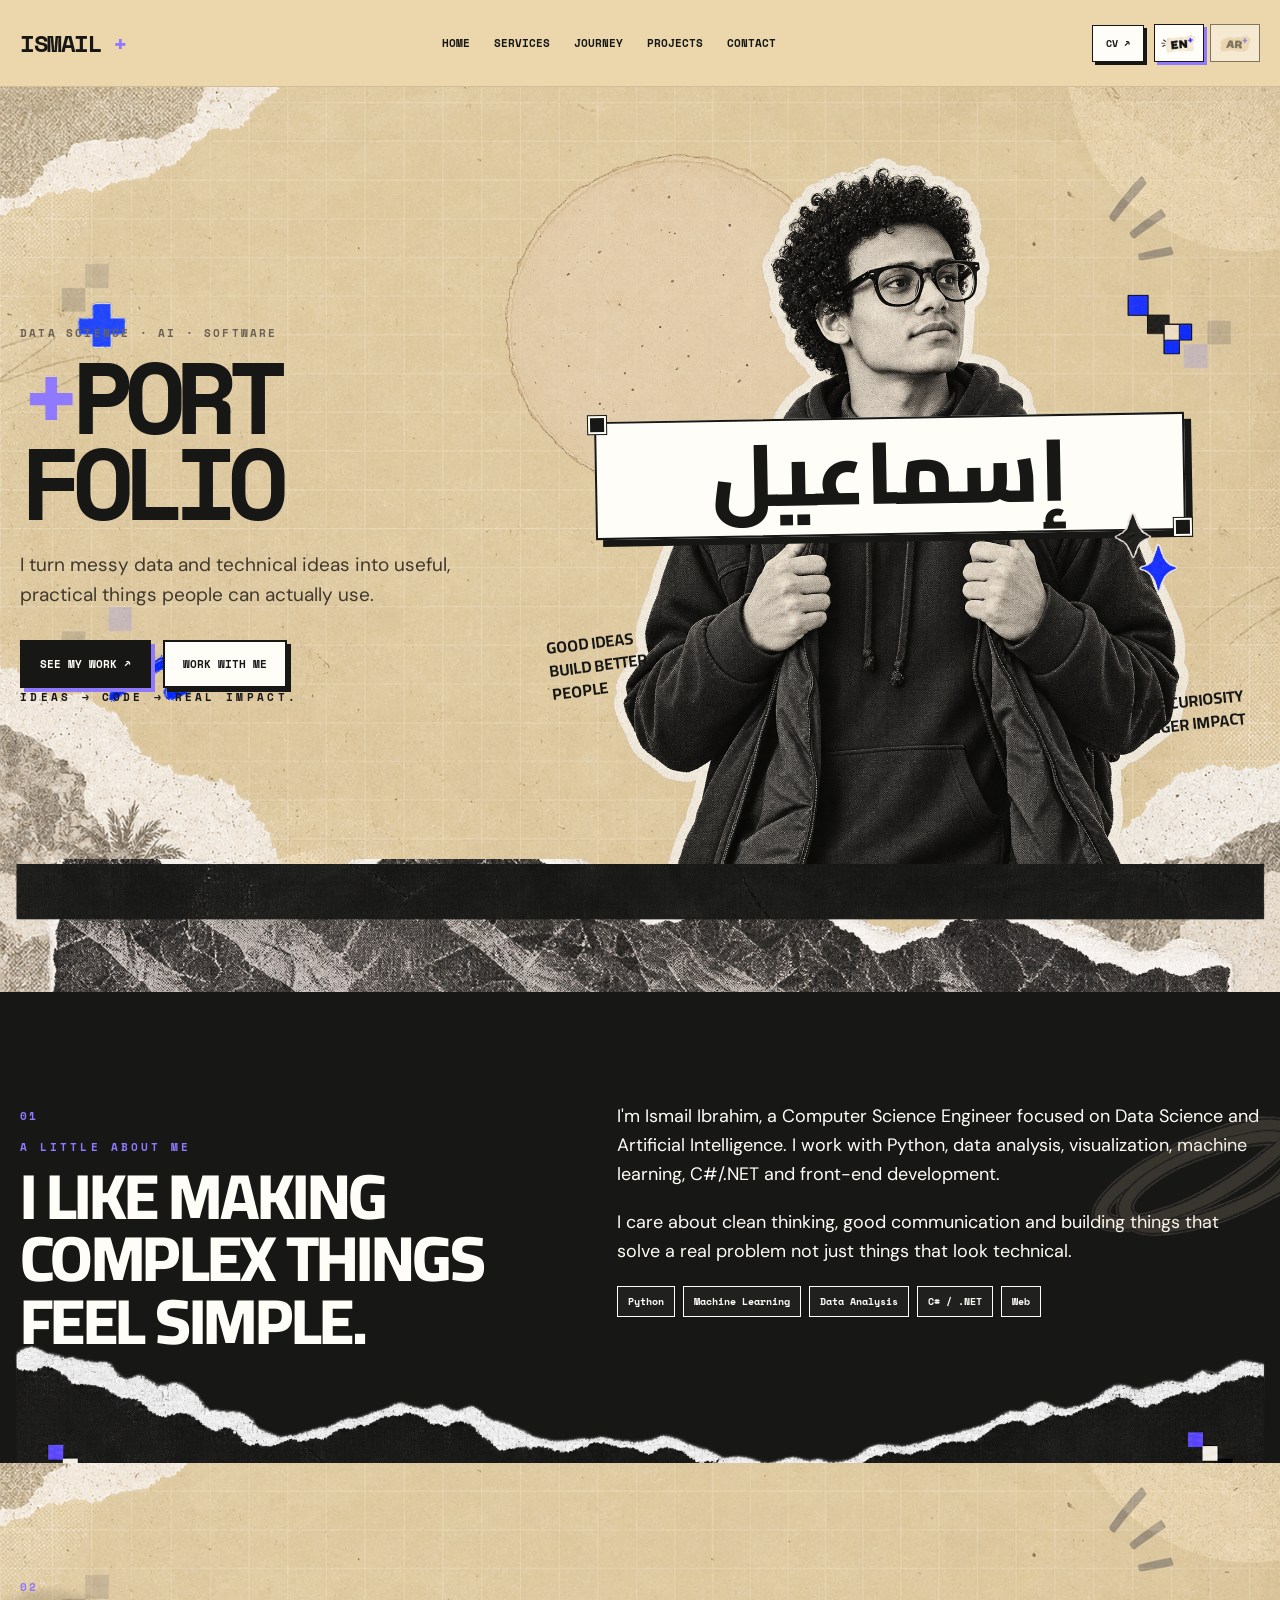
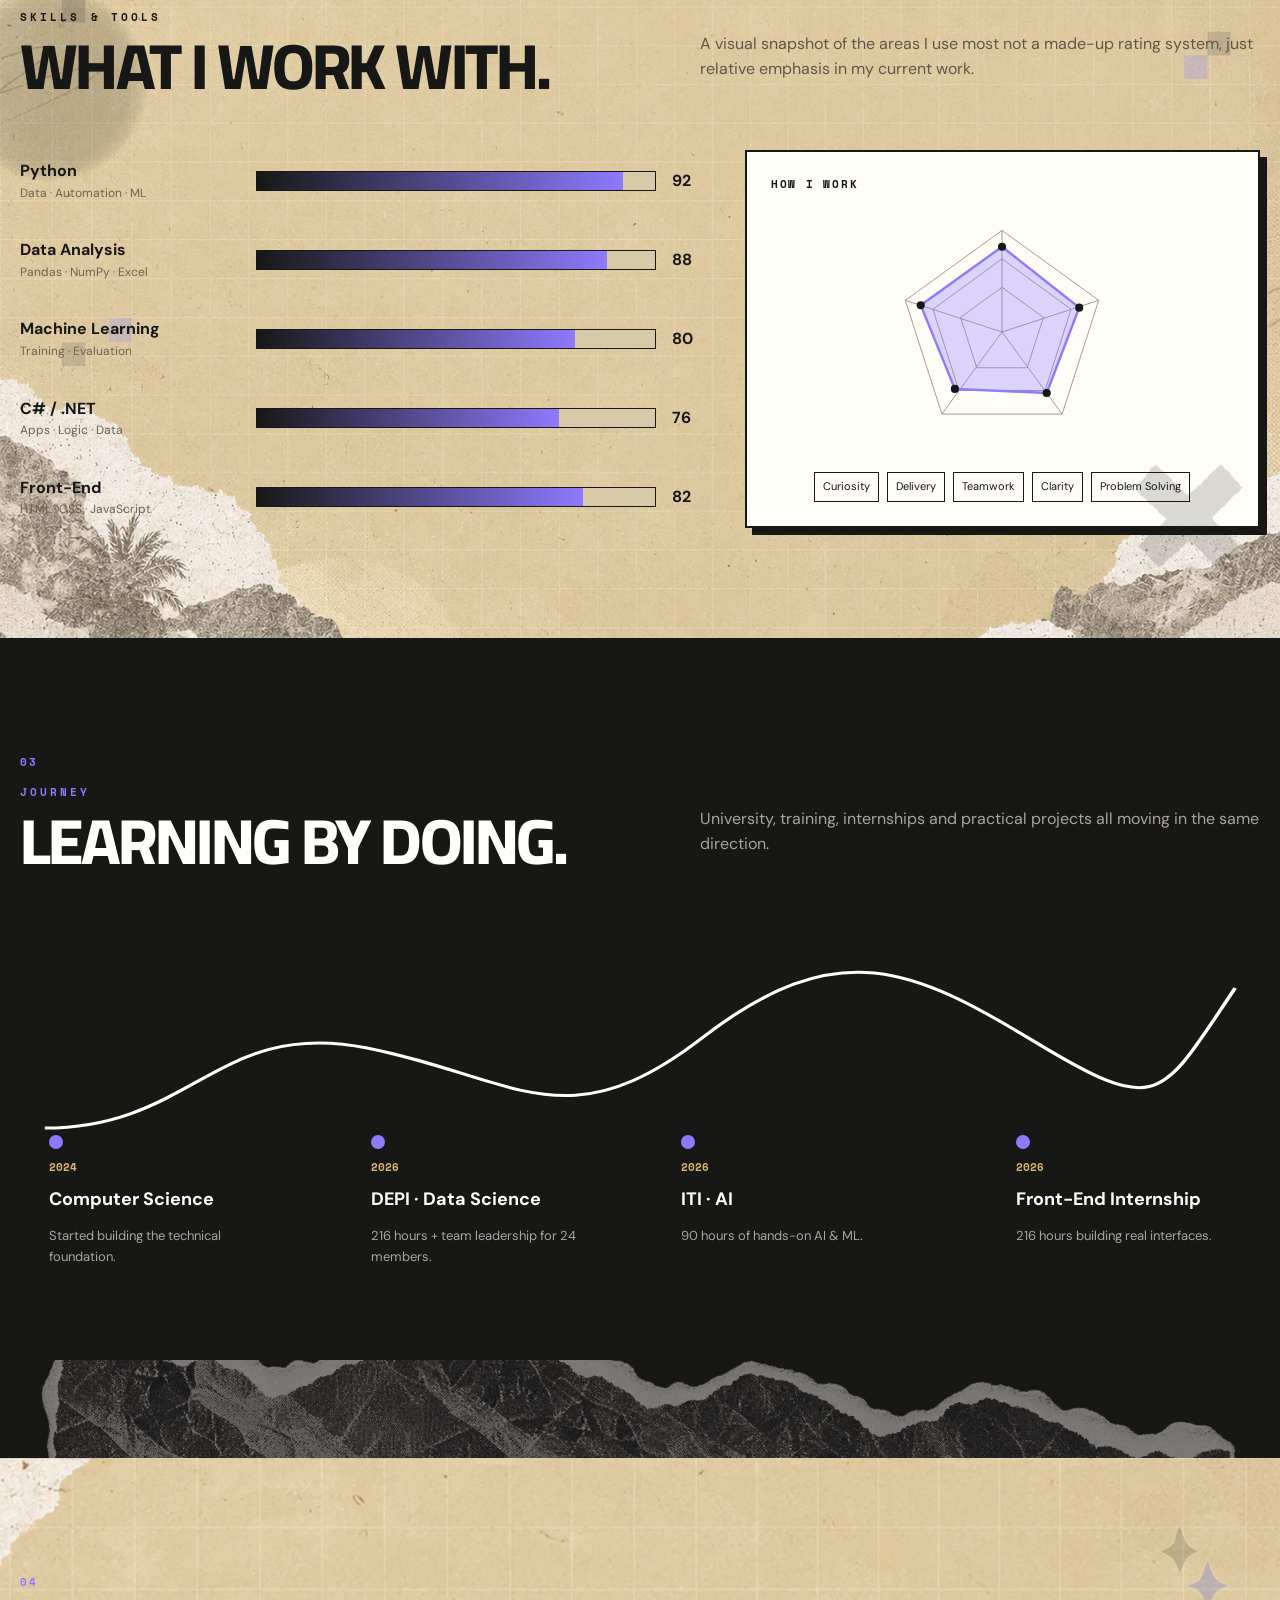
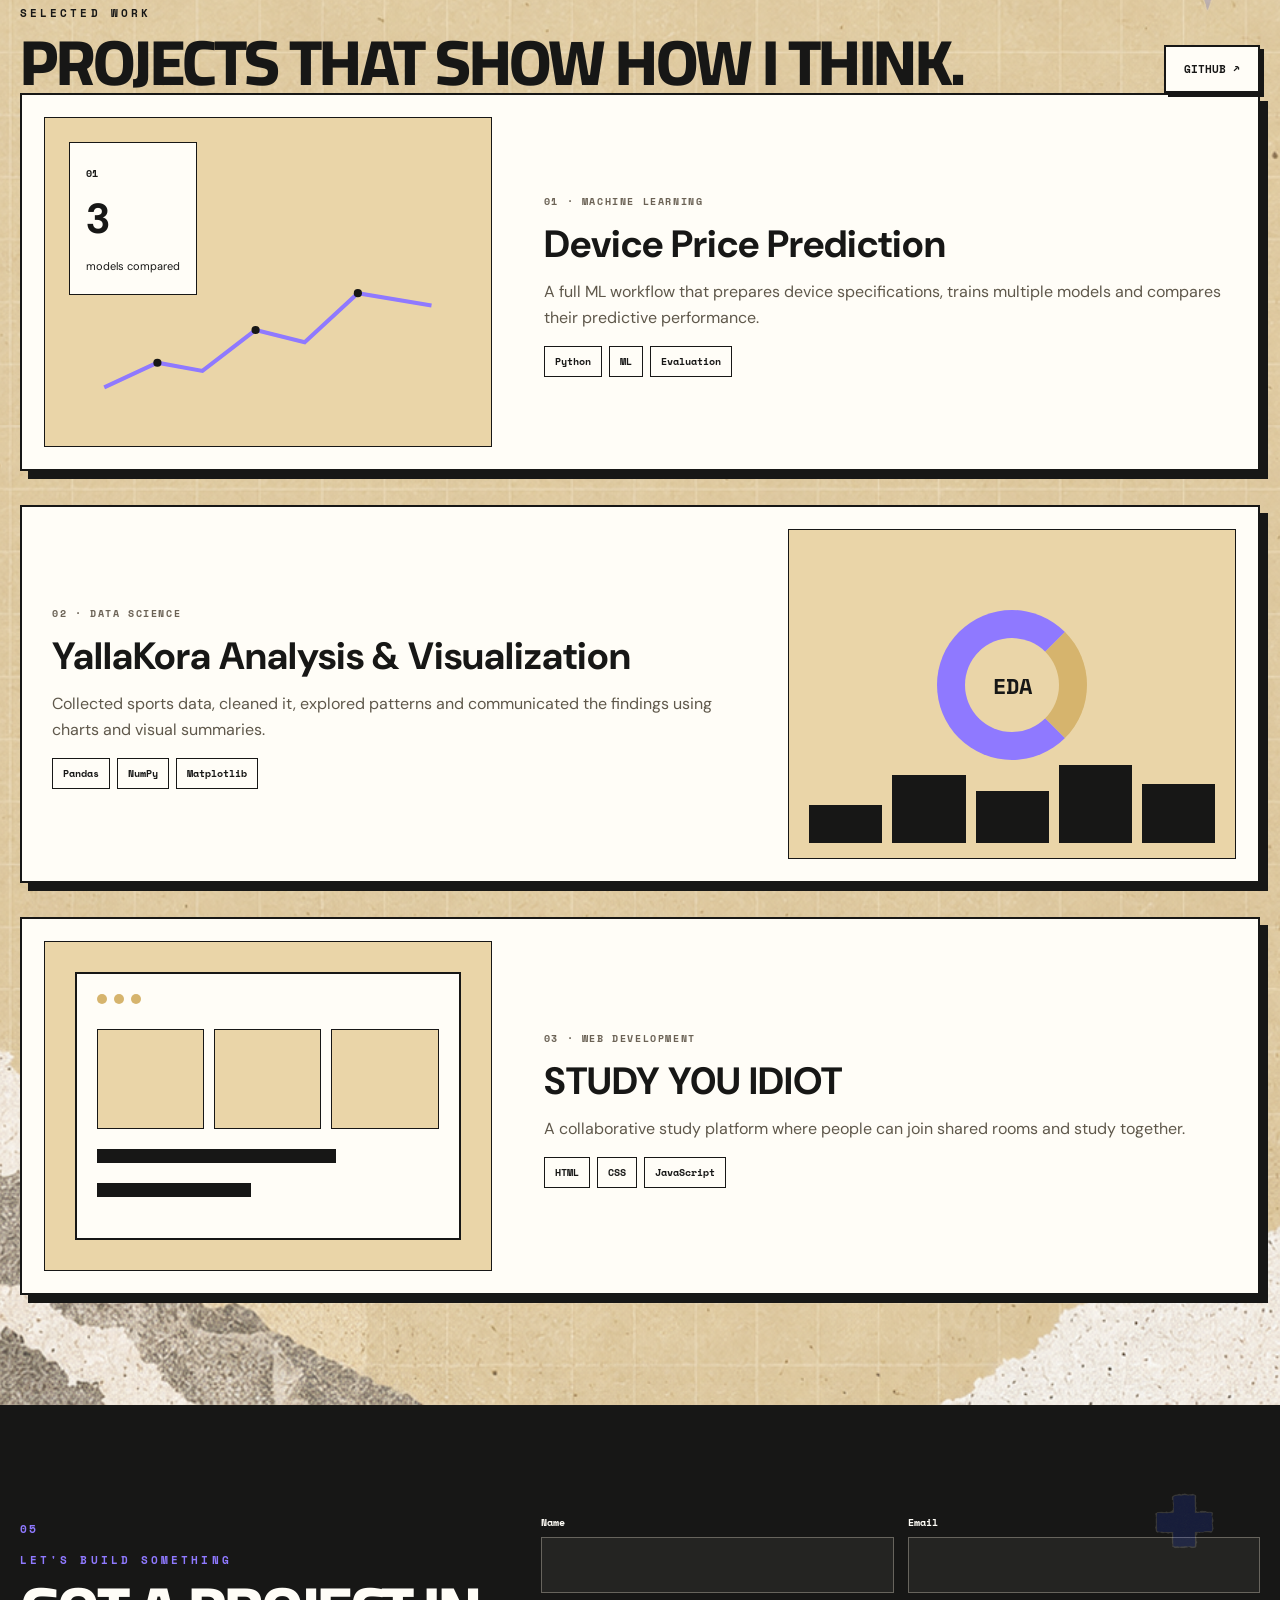
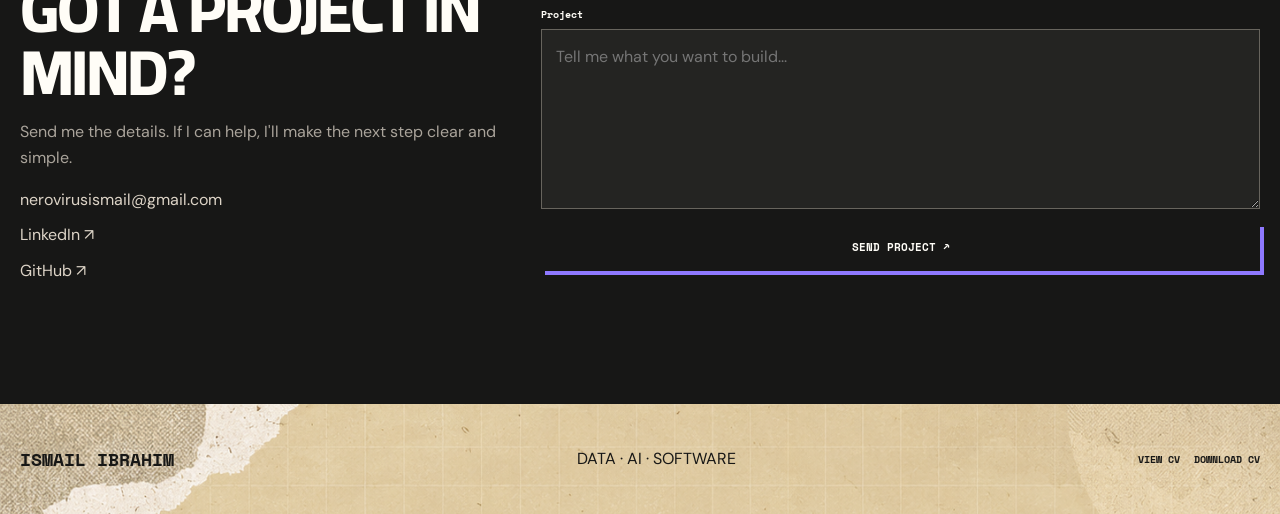
==== index.html @ d29a6de3 "Initial commit" ====
<!doctype html>
<html lang="en" dir="ltr">
<head>
  <meta charset="utf-8">
  <meta name="viewport" content="width=device-width,initial-scale=1">
  <meta name="description" content="Ismail Ibrahim Data Science, AI and software portfolio.">
  <title>Ismail Ibrahim — Portfolio</title>
  <link rel="preconnect" href="https://fonts.googleapis.com">
  <link rel="preconnect" href="https://fonts.gstatic.com" crossorigin>
  <link href="https://fonts.googleapis.com/css2?family=Cairo:wght@400;500;600;700;800&family=DM+Sans:wght@400;500;600;700&family=Space+Mono:wght@400;700&display=swap" rel="stylesheet">
  <link rel="stylesheet" href="assets/css/style.css">
  <link
    rel="icon"
    type="image/png"
    href="assets/images/Origami Parrot in Rust and Charcoal.png"
  >
</head>
<body>
  <div id="languageTransition" class="language-transition" aria-hidden="true">
    <img src="assets/images/plane.png" alt="" class="transition-plane">
  </div>

  <header class="site-header">
    <div class="container header-inner">
      <a class="brand" href="index.html">ISMAIL<span>+</span></a>
      <nav class="main-nav" aria-label="Primary navigation">
        <a href="index.html" data-page="home" data-en="Home" data-ar="الرئيسية">Home</a>
        <a href="services.html" data-en="Services" data-ar="الخدمات">Services</a>
        <a href="about.html#journey" data-en="Journey" data-ar="الرحلة">Journey</a>
        <a href="projects.html" data-en="Projects" data-ar="مشاريعي">Projects</a>
        <a href="contact.html" data-en="Contact" data-ar="كلمني">Contact</a>
      </nav>
      <div class="header-actions">
        <a class="cv-mini" href="assets/docs/Ismail-Ibraheem-CV.pdf" target="_blank" rel="noreferrer" data-en="CV ↗" data-ar="السيرة ↗">CV ↗</a>
        <div class="language-buttons" aria-label="Language switcher">
          <button class="language-btn active" data-lang="en" aria-label="English"><img src="assets/images/lang-en.png" alt="EN"></button>
          <button class="language-btn" data-lang="ar" aria-label="العربية"><img src="assets/images/lang-ar.png" alt="AR"></button>
        </div>
        <button class="menu-toggle" type="button" aria-label="Menu" aria-expanded="false">☰</button>
      </div>
    </div>
  </header>

  <main id="pageContent">
    <section id="home" class="hero paper-bg">
      <img class="hero-circle asset-float slow" src="assets/images/circle-beige.png" alt="">
      <img class="hero-pixels asset-float" src="assets/images/pixel-mosaic.png" alt="">
      <img class="hero-plus asset-float reverse" src="assets/images/plus-blue.png" alt="">
      <img class="hero-scribble asset-float slow" src="assets/images/blue-scribble.png" alt="">

      <div class="container hero-layout">
        <div class="hero-copy reveal">
          <p class="micro" data-en="DATA SCIENCE · AI · SOFTWARE" data-ar="DATA SCIENCE · AI · SOFTWARE">DATA SCIENCE · AI · SOFTWARE</p>
          <h1 class="hero-title"><span class="plus">+</span>PORT<br>FOLIO</h1>
          <p class="hero-lead" data-en="I turn messy data and technical ideas into useful, practical things people can actually use." data-ar="بحوّل الداتا الملخبطة والأفكار التقنية لحاجات عملية ومفيدة الناس تقدر تستخدمها بجد.">I turn messy data and technical ideas into useful, practical things people can actually use.</p>
          <div class="hero-actions">
            <a class="paper-button dark" href="projects.html" data-en="SEE MY WORK ↗" data-ar="شوف شغلي ↗">SEE MY WORK ↗</a>
            <a class="paper-button" href="contact.html" data-en="WORK WITH ME" data-ar="نشتغل سوا">WORK WITH ME</a>
          </div>
          <div class="hero-note" data-en="Ideas → code → real impact." data-ar="فكرة → كود → تأثير حقيقي.">Ideas → code → real impact.</div>
        </div>

        <div class="hero-portrait-zone reveal">
          <img src="assets/images/portrait.png" class="portrait" alt="Ismail Ibrahim">
          <div class="name-strip" lang="ar">إسماعيل</div>
          <img src="assets/images/sparkles.png" class="hero-sparkles" alt="">
          <p class="portrait-note note-one" data-en="GOOD IDEAS<br>BUILD BETTER<br>PEOPLE" data-ar="فكرة حلوة<br>تعمل فرق<br>حقيقي">GOOD IDEAS<br>BUILD BETTER<br>PEOPLE</p>
          <p class="portrait-note note-two" data-en="SAME CURIOSITY<br>BIGGER IMPACT" data-ar="نفس الشغف<br>أثر أكبر">SAME CURIOSITY<br>BIGGER IMPACT</p>
        </div>
      </div>
      <img class="hero-bottom-ridge" src="assets/images/mountain-ridge.png" alt="">
    </section>

    <section id="about" class="section dark-section">
      <img src="assets/images/oval-scribble.png" class="section-deco about-oval" alt="">
      <div class="container split-layout">
        <div class="section-heading reveal">
          <span class="section-no">01</span>
          <p class="eyebrow" data-en="A LITTLE ABOUT ME" data-ar="شوية عني">A LITTLE ABOUT ME</p>
          <h2 data-en="I LIKE MAKING COMPLEX THINGS FEEL SIMPLE." data-ar="بحب أخلي الحاجات المعقدة أبسط وأسهل.">I LIKE MAKING COMPLEX THINGS FEEL SIMPLE.</h2>
        </div>
        <div class="about-copy reveal">
          <p data-en="I'm Ismail Ibrahim, a Computer Science Engineer focused on Data Science and Artificial Intelligence. I work with Python, data analysis, visualization, machine learning, C#/.NET and front-end development." data-ar="أنا إسماعيل إبراهيم، مهندس علوم حاسب ومركز بشكل كبير على الـData Science والـAI. بشتغل بـPython وتحليل الداتا والـVisualization والـMachine Learning وكمان C#/.NET والـFront-End.">I'm Ismail Ibrahim, a Computer Science Engineer focused on Data Science and Artificial Intelligence. I work with Python, data analysis, visualization, machine learning, C#/.NET and front-end development.</p>
          <p data-en="I care about clean thinking, good communication and building things that solve a real problem not just things that look technical." data-ar="بالنسبالي المهم إن الحل يبقى واضح، مفيد، ومتعمل صح مش مجرد حاجة شكلها تقني وخلاص.">I care about clean thinking, good communication and building things that solve a real problem not just things that look technical.</p>
          <div class="tag-row">
            <span>Python</span><span>Machine Learning</span><span>Data Analysis</span><span>C# / .NET</span><span>Web</span>
          </div>
        </div>
      </div>
      <img src="assets/images/divider-black.png" class="section-divider" alt="">
    </section>

    <section id="skills" class="section paper-bg skills-section">
      <img src="assets/images/circle-black.png" class="section-deco skill-circle" alt="">
      <img src="assets/images/x-black.png" class="section-deco skill-x" alt="">
      <div class="container">
        <div class="section-heading wide reveal">
          <div><span class="section-no dark-no">02</span><p class="eyebrow ink" data-en="SKILLS & TOOLS" data-ar="المهارات والأدوات">SKILLS & TOOLS</p><h2 data-en="WHAT I WORK WITH." data-ar="الحاجات اللي بشتغل بيها.">WHAT I WORK WITH.</h2></div>
          <p class="section-summary" data-en="A visual snapshot of the areas I use most not a made-up rating system, just relative emphasis in my current work." data-ar="لقطة سريعة للحاجات اللي بستخدمها أكتر دلوقتي مش درجات ثابتة، قد ما هي ترتيب نسبي لاهتماماتي الحالية.">A visual snapshot of the areas I use most not a made-up rating system, just relative emphasis in my current work.</p>
        </div>

        <div class="skills-dashboard reveal">
          <div class="skill-bars">
            <div class="skill-line"><div><strong>Python</strong><span>Data · Automation · ML</span></div><div class="bar"><i style="--w:92%"></i></div><b>92</b></div>
            <div class="skill-line"><div><strong>Data Analysis</strong><span>Pandas · NumPy · Excel</span></div><div class="bar"><i style="--w:88%"></i></div><b>88</b></div>
            <div class="skill-line"><div><strong>Machine Learning</strong><span>Training · Evaluation</span></div><div class="bar"><i style="--w:80%"></i></div><b>80</b></div>
            <div class="skill-line"><div><strong>C# / .NET</strong><span>Apps · Logic · Data</span></div><div class="bar"><i style="--w:76%"></i></div><b>76</b></div>
            <div class="skill-line"><div><strong>Front-End</strong><span>HTML · CSS · JavaScript</span></div><div class="bar"><i style="--w:82%"></i></div><b>82</b></div>
          </div>

          <div class="radar-card">
            <div class="radar-title" data-en="HOW I WORK" data-ar="بشتغل إزاي">HOW I WORK</div>
            <svg class="radar" viewBox="0 0 320 320" role="img" aria-label="Working style radar chart">
              <g class="radar-grid">
                <polygon points="160,35 279,121 234,261 86,261 41,121"/>
                <polygon points="160,70 245,132 213,232 107,232 75,132"/>
                <polygon points="160,105 211,142 191,204 129,204 109,142"/>
                <line x1="160" y1="160" x2="160" y2="35"/><line x1="160" y1="160" x2="279" y2="121"/><line x1="160" y1="160" x2="234" y2="261"/><line x1="160" y1="160" x2="86" y2="261"/><line x1="160" y1="160" x2="41" y2="121"/>
              </g>
              <polygon class="radar-data" points="160,55 255,130 215,235 102,230 60,127"/>
              <circle cx="160" cy="55" r="5"/><circle cx="255" cy="130" r="5"/><circle cx="215" cy="235" r="5"/><circle cx="102" cy="230" r="5"/><circle cx="60" cy="127" r="5"/>
            </svg>
            <div class="radar-labels"><span data-en="Curiosity" data-ar="فضول">Curiosity</span><span data-en="Delivery" data-ar="تنفيذ">Delivery</span><span data-en="Teamwork" data-ar="فريق">Teamwork</span><span data-en="Clarity" data-ar="وضوح">Clarity</span><span data-en="Problem Solving" data-ar="حل مشاكل">Problem Solving</span></div>
          </div>
        </div>
      </div>
    </section>

    <section id="journey" class="section dark-section journey-section">
      <div class="container">
        <div class="section-heading wide reveal">
          <div><span class="section-no">03</span><p class="eyebrow" data-en="JOURNEY" data-ar="الرحلة">JOURNEY</p><h2 data-en="LEARNING BY DOING." data-ar="بتعلم وأنا بعمل.">LEARNING BY DOING.</h2></div>
          <p class="section-summary light-copy" data-en="University, training, internships and practical projects all moving in the same direction." data-ar="جامعة، تدريبات، Internship، ومشاريع عملية كله ماشي في نفس الاتجاه.">University, training, internships and practical projects all moving in the same direction.</p>
        </div>
        <div class="journey-chart reveal">
          <svg viewBox="0 0 1000 280" preserveAspectRatio="none" aria-hidden="true">
            <path class="journey-line" d="M20 210 C140 210,160 100,280 130 S440 225,550 120 S720 50,820 125 S920 180,980 70"/>
          </svg>
          <div class="journey-points">
            <article style="--x:4%"><b>2024</b><h3 data-en="Computer Science" data-ar="علوم حاسب">Computer Science</h3><p data-en="Started building the technical foundation." data-ar="بدأت أبني الأساس التقني بجد.">Started building the technical foundation.</p></article>
            <article style="--x:30%"><b>2026</b><h3>DEPI · Data Science</h3><p data-en="216 hours + team leadership for 24 members." data-ar="216 ساعة تدريب + قيادة فريق 24 شخص.">216 hours + team leadership for 24 members.</p></article>
            <article style="--x:55%"><b>2026</b><h3>ITI · AI</h3><p data-en="90 hours of hands-on AI & ML." data-ar="90 ساعة AI وMachine Learning عملي.">90 hours of hands-on AI & ML.</p></article>
            <article style="--x:82%"><b>2026</b><h3>Front-End Internship</h3><p data-en="216 hours building real interfaces." data-ar="216 ساعة شغل على واجهات حقيقية.">216 hours building real interfaces.</p></article>
          </div>
        </div>
      </div>
      <img src="assets/images/mountain-ridge.png" class="journey-ridge" alt="">
    </section>

    <section id="projects" class="section paper-bg projects-section">
      <img src="assets/images/sparkles.png" class="section-deco project-sparkles" alt="">
      <div class="container">
        <div class="section-heading wide reveal">
          <div><span class="section-no dark-no">04</span><p class="eyebrow ink" data-en="SELECTED WORK" data-ar="شغل مختار">SELECTED WORK</p><h2 data-en="PROJECTS THAT SHOW HOW I THINK." data-ar="مشاريع بتوضح أنا بفكر إزاي.">PROJECTS THAT SHOW HOW I THINK.</h2></div>
          <a class="paper-button" href="https://github.com/Ne40" target="_blank" rel="noreferrer">GITHUB ↗</a>
        </div>

        <div class="project-list">
          <article class="project-row reveal">
            <div class="project-visual ml-visual">
              <div class="metric-card"><span>01</span><strong>3</strong><small data-en="models compared" data-ar="موديلات اتقارنت">models compared</small></div>
              <svg viewBox="0 0 420 220" class="line-chart" aria-hidden="true"><polyline points="10,180 75,150 130,160 195,110 255,125 320,65 410,80"/><circle cx="75" cy="150" r="5"/><circle cx="195" cy="110" r="5"/><circle cx="320" cy="65" r="5"/></svg>
            </div>
            <div class="project-info"><span class="project-index">01 · MACHINE LEARNING</span><h3 data-en="Device Price Prediction" data-ar="توقع أسعار الأجهزة">Device Price Prediction</h3><p data-en="A full ML workflow that prepares device specifications, trains multiple models and compares their predictive performance." data-ar="مشروع Machine Learning كامل بيجهز مواصفات الأجهزة، يدرب أكتر من موديل، ويقارن الأداء بينهم.">A full ML workflow that prepares device specifications, trains multiple models and compares their predictive performance.</p><div class="project-tags"><span>Python</span><span>ML</span><span>Evaluation</span></div></div>
          </article>

          <article class="project-row reverse-row reveal">
            <div class="project-visual data-visual">
              <div class="donut"><span>EDA</span></div>
              <div class="mini-bars"><i style="--h:45%"></i><i style="--h:80%"></i><i style="--h:62%"></i><i style="--h:92%"></i><i style="--h:70%"></i></div>
            </div>
            <div class="project-info"><span class="project-index">02 · DATA SCIENCE</span><h3 data-en="YallaKora Analysis & Visualization" data-ar="تحليل وVisualization لبيانات يلاكورة">YallaKora Analysis & Visualization</h3><p data-en="Collected sports data, cleaned it, explored patterns and communicated the findings using charts and visual summaries." data-ar="جمعت داتا رياضية، نظفتها، حللت الأنماط، وعرضت النتايج برسومات وVisualization واضحة.">Collected sports data, cleaned it, explored patterns and communicated the findings using charts and visual summaries.</p><div class="project-tags"><span>Pandas</span><span>NumPy</span><span>Matplotlib</span></div></div>
          </article>

          <article class="project-row reveal">
            <div class="project-visual web-visual">
              <div class="browser-mock"><div class="browser-top"><i></i><i></i><i></i></div><div class="browser-columns"><span></span><span></span><span></span></div><div class="browser-line"></div><div class="browser-line short"></div></div>
            </div>
            <div class="project-info"><span class="project-index">03 · WEB DEVELOPMENT</span><h3>STUDY Y0U IDIOT</h3><p data-en="A collaborative study platform where people can join shared rooms and study together." data-ar="منصة مذاكرة جماعية تقدر تدخل فيها غرف مشتركة وتذاكر مع ناس تانية.">A collaborative study platform where people can join shared rooms and study together.</p><div class="project-tags"><span>HTML</span><span>CSS</span><span>JavaScript</span></div></div>
          </article>
        </div>
      </div>
    </section>

    <section id="contact" class="section contact-section dark-section">
      <img src="assets/images/plus-blue.png" class="section-deco contact-plus" alt="">
      <div class="container contact-grid">
        <div class="section-heading reveal"><span class="section-no">05</span><p class="eyebrow" data-en="LET'S BUILD SOMETHING" data-ar="يلا نعمل حاجة حلوة">LET'S BUILD SOMETHING</p><h2 data-en="GOT A PROJECT IN MIND?" data-ar="عندك مشروع في دماغك؟">GOT A PROJECT IN MIND?</h2><p class="contact-copy" data-en="Send me the details. If I can help, I'll make the next step clear and simple." data-ar="ابعتلي التفاصيل. لو أقدر أساعدك، هنخلي الخطوة الجاية واضحة وبسيطة.">Send me the details. If I can help, I'll make the next step clear and simple.</p><div class="contact-links"><a href="mailto:nerovirusismail@gmail.com">nerovirusismail@gmail.com</a><a href="https://www.linkedin.com/in/ismail-ibraheem" target="_blank" rel="noreferrer">LinkedIn ↗</a><a href="https://github.com/Ne40" target="_blank" rel="noreferrer">GitHub ↗</a></div></div>
        <form id="contactForm" class="contact-form reveal">
          <label><span data-en="Name" data-ar="اسمك">Name</span><input name="name" required></label>
          <label><span data-en="Email" data-ar="إيميلك">Email</span><input name="email" type="email" required></label>
          <label class="full"><span data-en="Project" data-ar="المشروع">Project</span><textarea name="message" required data-en-placeholder="Tell me what you want to build..." data-ar-placeholder="احكيلي عايز تعمل إيه..."></textarea></label>
          <button class="paper-button dark full" type="submit" data-en="SEND PROJECT ↗" data-ar="ابعت المشروع ↗">SEND PROJECT ↗</button>
        </form>
      </div>
    </section>
  </main>

  <footer class="footer paper-bg">
    <div class="container footer-row"><strong>ISMAIL IBRAHIM</strong><span>DATA · AI · SOFTWARE</span><div><a href="assets/docs/Ismail-Ibraheem-CV.pdf" target="_blank" rel="noreferrer" data-en="VIEW CV" data-ar="شوف الـCV">VIEW CV</a><a href="assets/docs/Ismail-Ibraheem-CV.pdf" download data-en="DOWNLOAD CV" data-ar="حمّل الـCV">DOWNLOAD CV</a></div></div>
  </footer>

  <script src="assets/js/app.js"></script>
</body>
</html>
---- assets/css/style.css ----
@import url('https://fonts.googleapis.com/css2?family=Cairo:wght@400;500;600;700;800&family=DM+Sans:wght@400;500;600;700&family=Space+Mono:wght@400;700&display=swap');

:root{
  --paper:#ead5a8;
  --paper-light:#f7edd7;
  --ink:#171716;
  --ink-2:#24231f;
  --white:#fffdf7;
  --muted:#6b6255;
  --purple:#8f79ff;
  --blue:#4338ff;
  --gold:#d6b46d;
  --line:rgba(23,23,22,.16);
  --max:1240px;
}
*{box-sizing:border-box}
html{scroll-behavior:smooth}
body{margin:0;background:var(--paper-light);color:var(--ink);font-family:'DM Sans',Arial,sans-serif;line-height:1.6;overflow-x:hidden}
a{color:inherit;text-decoration:none}
img{display:block;max-width:100%}
button,input,textarea{font:inherit}
::selection{background:var(--purple);color:#fff}
.container{width:min(var(--max),calc(100% - 40px));margin-inline:auto}
.page-shell{transition:opacity .25s ease,transform .25s ease,filter .25s ease}
body.lang-switching .page-shell{opacity:.12;transform:scale(.992);filter:blur(3px)}

/* Header */
.topbar{position:sticky;top:0;z-index:80;background:rgba(234,213,168,.9);backdrop-filter:blur(14px);border-bottom:1px solid rgba(0,0,0,.08)}
.nav{min-height:78px;display:flex;align-items:center;justify-content:space-between;gap:22px}
.brand{font:700 24px/1 'Space Mono',monospace;letter-spacing:-.06em}.brand span{color:var(--purple)}
.nav-links{display:flex;align-items:center;gap:24px;font:700 11px/1 'Space Mono',monospace;text-transform:uppercase;letter-spacing:.05em}
.nav-links a{position:relative;padding:8px 0}.nav-links a::after{content:'';position:absolute;left:0;right:100%;bottom:0;height:3px;background:var(--ink);transition:.2s}.nav-links a:hover::after,.nav-links a.active::after{right:0}
.nav-actions{display:flex;align-items:center;gap:10px}
.nav-btn,.lang-switcher{border:1.5px solid var(--ink);background:var(--white);box-shadow:3px 3px 0 var(--ink)}
.nav-btn{padding:10px 13px;font:700 10px 'Space Mono',monospace}
.language-switcher{display:flex;align-items:center;gap:7px;padding:7px 10px}.language-switcher>span{opacity:.35}.lang-btn{border:0;background:transparent;font:700 10px 'Space Mono',monospace;opacity:.4;cursor:pointer}.lang-btn.active{opacity:1;color:var(--purple)}
.menu-btn{display:none;width:42px;height:42px;border:1.5px solid var(--ink);background:var(--white);font-size:22px}

/* Language plane transition */
.lang-flight{position:fixed;inset:0;z-index:999;pointer-events:none;display:none;overflow:hidden;background:rgba(234,213,168,.18)}
.lang-flight.active{display:block}
.lang-flight img{position:absolute;width:190px;top:42%;filter:drop-shadow(8px 12px 0 rgba(0,0,0,.12))}
.lang-flight.to-ar img{animation:planeToAr .8s cubic-bezier(.2,.65,.2,1) forwards}
.lang-flight.to-en img{transform:scaleX(-1);animation:planeToEn .8s cubic-bezier(.2,.65,.2,1) forwards}
@keyframes planeToAr{from{left:-220px;transform:rotate(-5deg)}to{left:calc(100% + 40px);transform:rotate(7deg)}}
@keyframes planeToEn{from{right:-220px;transform:scaleX(-1) rotate(-5deg)}to{right:calc(100% + 40px);transform:scaleX(-1) rotate(7deg)}}

/* common backgrounds */
.paper-bg{background-color:var(--paper);background-image:url('../images/vintage_beige_grid_paper_collage.png');background-size:cover;background-position:center}
.dark{background:var(--ink);color:var(--white)}
.light{background:var(--paper-light);color:var(--ink)}
.section{position:relative;padding:110px 0;overflow:hidden}
.section.large{padding:135px 0}
.section-head{display:flex;justify-content:space-between;gap:32px;align-items:flex-end;margin-bottom:58px}
.eyebrow{font:700 11px 'Space Mono',monospace;letter-spacing:.28em;text-transform:uppercase;color:var(--purple);margin-bottom:10px}
.section-title{margin:0;font-family:'Cairo','DM Sans',sans-serif;font-size:clamp(44px,6vw,78px);font-weight:800;line-height:.98;letter-spacing:-.04em}
.section-copy{max-width:560px;margin:0;color:#b9b2a7;font-size:17px}.light .section-copy{color:#5f574b}

/* hero */
.hero{min-height:calc(100vh - 78px);display:flex;align-items:center;position:relative;overflow:hidden;padding:60px 0 85px}
.hero::after{content:'';position:absolute;left:0;right:0;bottom:-2px;height:130px;background:url('../images/torn_paper_collage_divider.png') center bottom/cover no-repeat;z-index:8;pointer-events:none}
.hero-grid{display:grid;grid-template-columns:.78fr 1.22fr;align-items:center;gap:26px;position:relative;z-index:5}
.hero-copy{padding-bottom:52px}
.folio{margin:0;font:700 clamp(60px,8vw,118px)/.84 'Space Mono',monospace;letter-spacing:-.1em}.folio .accent{color:var(--purple)}
.hero-kicker{margin:24px 0 0;font:700 11px/1.8 'Space Mono',monospace;letter-spacing:.26em;text-transform:uppercase}.hero-kicker b{display:block;color:var(--muted)}
.hero-lead{max-width:560px;font-size:19px;color:#40392d;margin:26px 0 0}
.actions{display:flex;gap:12px;flex-wrap:wrap;margin-top:30px}
.btn{display:inline-flex;align-items:center;justify-content:center;gap:8px;padding:14px 18px;border:2px solid var(--ink);background:var(--white);font:700 11px 'Space Mono',monospace;box-shadow:4px 4px 0 var(--ink);transition:.2s}.btn:hover{transform:translate(2px,2px);box-shadow:2px 2px 0 var(--ink)}.btn.primary{background:var(--ink);color:var(--white);box-shadow:4px 4px 0 var(--purple)}
.hero-art{min-height:760px;position:relative}
.halo{position:absolute;width:470px;height:470px;border-radius:50%;background:url('../images/vintage_torn_paper_sticker_circle.png') center/contain no-repeat;left:50%;top:30px;transform:translateX(-50%);opacity:.86}
.hero-portrait{position:absolute;left:50%;bottom:10px;transform:translateX(-50%);height:760px;width:auto;max-width:none;z-index:3}
.name-strip{position:absolute;z-index:6;left:50%;top:265px;transform:translateX(-50%) rotate(-1deg);min-width:590px;padding:10px 28px 17px;background:var(--white);border:2px solid var(--ink);box-shadow:7px 7px 0 var(--ink);font:800 clamp(58px,6.8vw,94px)/1 'Cairo',sans-serif;text-align:center}
.name-strip:before,.name-strip:after{content:'';position:absolute;width:14px;height:14px;background:var(--ink);border:2px solid var(--white);box-shadow:0 0 0 1px var(--ink)}.name-strip:before{left:-8px;top:-8px}.name-strip:after{right:-8px;bottom:-8px}
.hero-note{position:absolute;z-index:5;font:700 11px/1.8 'Space Mono',monospace;letter-spacing:.3em;text-transform:uppercase}.hero-note.n1{left:0;top:60px}.hero-note.n2{right:0;top:78px;text-align:right}.hero-note.n3{left:22px;bottom:190px;font:700 18px/1.45 'Cairo',sans-serif;letter-spacing:0;text-transform:none;transform:rotate(-8deg)}.hero-note.n4{right:12px;bottom:160px;font:700 17px/1.45 'Cairo',sans-serif;letter-spacing:0;text-transform:none;transform:rotate(-7deg);text-align:right}
.hero-doodle{position:absolute;width:170px;z-index:2;opacity:.9}.hero-doodle.d1{left:7%;bottom:260px}.hero-doodle.d2{right:10%;top:360px;width:130px}.hero-doodle.d3{left:16%;top:225px;width:80px}

/* intro about */
.about-split{display:grid;grid-template-columns:1.05fr .95fr;gap:70px;align-items:center}
.about-window{background:var(--white);color:var(--ink);border:2px solid #d3b678;border-radius:18px;overflow:hidden;box-shadow:10px 10px 0 #080808}
.about-window-head{height:48px;border-bottom:1px solid #cfb274;display:flex;align-items:center;gap:8px;padding:0 16px;font:700 15px 'Cairo',sans-serif}.dot{width:12px;height:12px;border-radius:50%;background:#d2b274}.about-window-head strong{margin-left:auto}
.about-window-body{padding:30px}.about-window-body p{margin:0 0 17px;font-size:17px}.chips{display:flex;gap:8px;flex-wrap:wrap;margin-top:22px}.chip{padding:7px 10px;border:1px solid var(--ink);background:#f0e4ca;font:700 10px 'Space Mono',monospace}
.photo-stack{position:relative;min-height:620px}.photo-card{position:absolute;background:var(--white);border:2px solid var(--ink);padding:10px;box-shadow:8px 8px 0 rgba(0,0,0,.8)}.photo-card img{width:100%;height:100%;object-fit:cover}.photo-card.one{width:380px;height:510px;left:5%;top:40px;transform:rotate(-5deg)}.photo-card.two{width:300px;height:395px;right:2%;top:120px;transform:rotate(7deg)}

/* charts */
.charts-grid{display:grid;grid-template-columns:1.1fr .9fr;gap:26px}.chart-panel{position:relative;border:1px solid rgba(255,255,255,.24);padding:30px;min-height:390px;overflow:hidden}.chart-panel h3{margin:0 0 8px;font-size:28px}.chart-panel p{margin:0 0 26px;color:#aaa49b}.bars-list{display:grid;gap:20px}.bar-row{display:grid;grid-template-columns:180px 1fr 54px;align-items:center;gap:18px}.bar-row strong{font-size:14px}.track{height:18px;background:#353431;border:1px solid #5c5953;position:relative}.fill{height:100%;background:linear-gradient(90deg,var(--gold),#f2d893);border-right:3px solid var(--purple)}
.radial-wrap{display:grid;place-items:center;min-height:280px;position:relative}.radar{width:260px;height:260px;position:relative}.radar:before,.radar:after{content:'';position:absolute;inset:20px;border:1px solid rgba(255,255,255,.26);border-radius:50%}.radar:after{inset:55px}.radar .shape{position:absolute;inset:40px;background:rgba(143,121,255,.35);clip-path:polygon(50% 0,88% 24%,100% 64%,68% 100%,22% 86%,0 40%);border:2px solid var(--purple)}

/* timeline */
.timeline{display:grid;grid-template-columns:repeat(4,1fr);border-top:2px solid currentColor;margin-top:34px}.time{position:relative;padding:30px 20px 0}.time:before{content:'';position:absolute;top:-9px;left:20px;width:16px;height:16px;border-radius:50%;background:var(--purple);box-shadow:0 0 0 5px var(--ink)}.time .date{font:700 10px 'Space Mono',monospace;color:var(--gold)}.time h3{font-size:19px;line-height:1.25;margin:9px 0}.time p{margin:0;color:#aaa49b;font-size:14px}

/* projects */
.project-list{display:grid;gap:34px}.project-row{display:grid;grid-template-columns:.78fr 1.22fr;gap:44px;align-items:center;background:var(--white);border:2px solid var(--ink);box-shadow:8px 8px 0 var(--ink);padding:22px}.project-row:nth-child(even){grid-template-columns:1.22fr .78fr}.project-row:nth-child(even) .project-visual{order:2}.project-visual{min-height:330px;position:relative;overflow:hidden;background:var(--paper);border:1px solid var(--ink)}.project-visual.grid{background-image:linear-gradient(rgba(23,23,22,.08) 1px,transparent 1px),linear-gradient(90deg,rgba(23,23,22,.08) 1px,transparent 1px);background-size:28px 28px}.project-visual img{width:100%;height:100%;object-fit:cover}.project-copy .meta{font:700 10px 'Space Mono',monospace;letter-spacing:.18em;color:var(--muted)}.project-copy h3{font-size:38px;line-height:1;margin:12px 0 12px}.project-copy p{font-size:16px;color:#5f584b;margin:0 0 18px}.tech{display:flex;gap:7px;flex-wrap:wrap}.tech span{border:1px solid var(--ink);padding:6px 9px;background:#efe2c8;font:700 10px 'Space Mono',monospace}.project-links{display:flex;gap:10px;flex-wrap:wrap;margin-top:22px}.mini-btn{padding:10px 13px;border:1.5px solid var(--ink);font:700 10px 'Space Mono',monospace;background:var(--white)}
.chart-art{position:absolute;inset:28px;display:flex;align-items:flex-end;gap:14px;border-left:2px solid var(--ink);border-bottom:2px solid var(--ink);padding:12px}.chart-art i{flex:1;background:var(--ink);border:2px solid var(--ink)}.chart-art i:nth-child(1){height:28%;background:#eee4cf}.chart-art i:nth-child(2){height:48%;background:var(--gold)}.chart-art i:nth-child(3){height:80%;background:var(--purple)}.chart-art i:nth-child(4){height:66%;background:#eee4cf}.chart-art i:nth-child(5){height:92%;background:var(--ink)}

/* services */
.services-grid{display:grid;grid-template-columns:repeat(3,1fr);gap:20px}.service{position:relative;min-height:290px;border:1px solid rgba(255,255,255,.27);padding:28px;overflow:hidden}.service .num{font:700 10px 'Space Mono',monospace;color:var(--purple)}.service h3{font-size:26px;line-height:1.12;margin:16px 0 10px}.service p{color:#aaa49b;margin:0}.service img{position:absolute;right:-15px;bottom:-15px;width:120px;opacity:.18}
.process{display:grid;grid-template-columns:repeat(4,1fr);gap:18px;margin-top:62px}.process-step{border-top:2px solid var(--white);padding:22px 0}.process-step b{font:700 10px 'Space Mono',monospace;color:var(--gold)}.process-step h4{font-size:20px;margin:10px 0}.process-step p{margin:0;color:#aaa49b;font-size:14px}

/* contact */
.contact-grid{display:grid;grid-template-columns:.8fr 1.2fr;gap:42px;align-items:start}.contact-card{border:1px solid rgba(255,255,255,.26);padding:30px}.contact-card h2{font-size:42px;line-height:1;margin:0 0 16px}.contact-card p{color:#aaa49b}.contact-card a{display:block;margin:12px 0;color:#ddd4c7;word-break:break-word}.form{display:grid;grid-template-columns:1fr 1fr;gap:14px}.field{display:grid;gap:7px}.field.full{grid-column:1/-1}.field label{font:700 10px 'Space Mono',monospace;letter-spacing:.14em;text-transform:uppercase}.field input,.field textarea{background:#242422;border:1px solid #67645d;color:#fff;padding:14px;outline:none}.field input:focus,.field textarea:focus{border-color:var(--purple)}.field textarea{min-height:180px;resize:vertical}.form-note{font-size:12px;color:#99938a;margin-top:10px}
.contact-photo{margin-top:30px;border:2px solid var(--white);box-shadow:8px 8px 0 var(--purple);transform:rotate(-2deg)}

/* page heroes */
.page-hero{min-height:64vh;display:flex;align-items:center;position:relative;overflow:hidden;padding:90px 0 110px}.page-hero::after{content:'';position:absolute;left:0;right:0;bottom:-2px;height:115px;background:url('../images/torn_paper_collage_divider.png') center bottom/cover no-repeat;z-index:2}.page-hero h1{margin:0;font:700 clamp(66px,9vw,132px)/.86 'Space Mono',monospace;letter-spacing:-.1em;max-width:950px}.page-hero p{max-width:720px;font-size:19px;color:#484133}.page-hero .decor{position:absolute;right:5%;top:16%;width:200px;opacity:.26}

/* footer */
.footer{background:#101010;color:#ddd4c7;padding:42px 0;border-top:1px solid #2d2c29}.footer-grid{display:flex;justify-content:space-between;gap:24px;align-items:flex-end}.footer-name{font:700 22px 'Space Mono',monospace}.footer-links{display:flex;gap:16px;flex-wrap:wrap;margin-top:10px;font:700 10px 'Space Mono',monospace}.footer small{color:#88827a}

/* reveal */
.reveal{opacity:0;transform:translateY(20px);transition:opacity .65s ease,transform .65s ease}.reveal.visible{opacity:1;transform:none}

/* RTL */
html[dir='rtl'] body{font-family:'Cairo','DM Sans',sans-serif}.rtl-flip{transition:transform .3s ease}html[dir='rtl'] .rtl-flip{transform:scaleX(-1)}
html[dir='rtl'] .nav,html[dir='rtl'] .nav-links,html[dir='rtl'] .actions,html[dir='rtl'] .chips,html[dir='rtl'] .tech,html[dir='rtl'] .project-links,html[dir='rtl'] .footer-links{direction:rtl}
html[dir='rtl'] .hero-copy,html[dir='rtl'] .section-head,html[dir='rtl'] .about-window-body,html[dir='rtl'] .project-copy,html[dir='rtl'] .service,html[dir='rtl'] .contact-card,html[dir='rtl'] .form,html[dir='rtl'] .page-hero,html[dir='rtl'] .time{text-align:right}
html[dir='rtl'] .about-window-head strong{margin-left:0;margin-right:auto}
html[dir='rtl'] .time:before{left:auto;right:20px}
html[dir='rtl'] .project-row:nth-child(even) .project-visual{order:0}
html[dir='rtl'] .contact-card a{direction:ltr;text-align:left}

@media(max-width:1000px){.hero-grid,.about-split,.charts-grid,.contact-grid,.project-row,.project-row:nth-child(even){grid-template-columns:1fr}.project-row:nth-child(even) .project-visual{order:0}.hero{padding-top:40px}.hero-art{min-height:680px}.hero-portrait{height:670px}.timeline{grid-template-columns:1fr 1fr;row-gap:34px}.services-grid{grid-template-columns:1fr 1fr}.process{grid-template-columns:1fr 1fr}.section-head{display:block}.section-copy{margin-top:18px}}
@media(max-width:760px){.container{width:min(100% - 26px,var(--max))}.nav-links,.nav-actions{display:none}.menu-btn{display:block}.nav.open{height:auto;flex-wrap:wrap;align-items:flex-start;padding:18px 0}.nav.open .nav-links{display:grid;width:100%;gap:12px;border-top:1px solid var(--line);padding-top:16px}.nav.open .nav-actions{display:flex;width:100%;flex-wrap:wrap}.hero-grid{grid-template-columns:1fr}.hero-copy{padding-bottom:0}.folio{font-size:66px}.hero-art{min-height:560px}.hero-portrait{height:550px}.halo{width:340px;height:340px}.name-strip{top:190px;min-width:90%;font-size:54px}.hero-note.n1{top:12px}.hero-note.n2{display:none}.hero-note.n3{left:0;bottom:130px;font-size:15px}.hero-note.n4{right:0;bottom:110px;font-size:14px}.photo-stack{min-height:520px}.photo-card.one{width:280px;height:390px}.photo-card.two{width:220px;height:300px}.timeline,.services-grid,.process,.form{grid-template-columns:1fr}.time{border-left:2px solid currentColor;margin-left:9px;padding-left:22px;padding-bottom:22px}.timeline{border-top:0}.time:before{top:22px;left:-9px}.field.full{grid-column:auto}.project-row{padding:14px}.project-copy h3{font-size:31px}.bar-row{grid-template-columns:120px 1fr 42px}.footer-grid{display:block}.footer small{display:block;margin-top:18px}.page-hero{min-height:54vh}.page-hero h1{font-size:64px}}

/* =========================================================
   V5 HOME LAYOUT — replacement home supplied by user
========================================================= */
.site-header{position:sticky;top:0;z-index:90;background:rgba(234,213,168,.92);backdrop-filter:blur(14px);border-bottom:1px solid rgba(23,23,22,.12)}
.header-inner{min-height:78px;display:flex;align-items:center;justify-content:space-between;gap:22px}
.site-header .brand{font:700 24px/1 'Space Mono',monospace;letter-spacing:-.06em}.site-header .brand span{color:var(--purple)}
.main-nav{display:flex;gap:24px;align-items:center;font:700 11px/1 'Space Mono',monospace;text-transform:uppercase}.main-nav a{position:relative}.main-nav a:after{content:'';position:absolute;left:0;right:100%;bottom:-8px;height:3px;background:var(--ink);transition:.2s}.main-nav a:hover:after{right:0}
.header-actions{display:flex;align-items:center;gap:10px}.cv-mini{padding:10px 13px;border:1.5px solid var(--ink);background:var(--white);box-shadow:3px 3px 0 var(--ink);font:700 10px 'Space Mono',monospace}
.language-buttons{display:flex;gap:6px}.language-btn{width:50px;height:38px;padding:3px;border:1.5px solid var(--ink);background:var(--white);cursor:pointer;opacity:.5}.language-btn.active{opacity:1;box-shadow:3px 3px 0 var(--purple)}.language-btn img{width:100%;height:100%;object-fit:contain}
.menu-toggle{display:none;width:42px;height:42px;border:1.5px solid var(--ink);background:var(--white);font-size:22px}
.language-transition{position:fixed;inset:0;z-index:999;pointer-events:none;display:none;overflow:hidden;background:rgba(234,213,168,.12)}.language-transition.active{display:block}.transition-plane{position:absolute;width:190px;top:42%;filter:drop-shadow(8px 12px 0 rgba(0,0,0,.12))}.language-transition.to-ar .transition-plane{animation:homePlaneAr .8s cubic-bezier(.2,.65,.2,1) forwards}.language-transition.to-en .transition-plane{transform:scaleX(-1);animation:homePlaneEn .8s cubic-bezier(.2,.65,.2,1) forwards}@keyframes homePlaneAr{from{left:-220px}to{left:calc(100% + 40px)}}@keyframes homePlaneEn{from{right:-220px}to{right:calc(100% + 40px)}}
#pageContent{transition:opacity .25s ease,transform .25s ease,filter .25s ease}body.lang-switching #pageContent{opacity:.16;transform:scale(.994);filter:blur(3px)}

.hero-layout{display:grid;grid-template-columns:.78fr 1.22fr;gap:26px;align-items:center;position:relative;z-index:5}.micro{font:700 11px 'Space Mono',monospace;letter-spacing:.2em;color:var(--muted)}.hero-title{margin:0;font:700 clamp(60px,8vw,118px)/.84 'Space Mono',monospace;letter-spacing:-.1em}.hero-title .plus{color:var(--purple)}.hero-actions{display:flex;gap:12px;flex-wrap:wrap;margin-top:30px}.paper-button{display:inline-flex;align-items:center;justify-content:center;padding:14px 18px;border:2px solid var(--ink);background:var(--white);box-shadow:4px 4px 0 var(--ink);font:700 11px 'Space Mono',monospace;transition:.2s}.paper-button:hover{transform:translate(2px,2px);box-shadow:2px 2px 0 var(--ink)}.paper-button.dark{background:var(--ink);color:var(--white);box-shadow:4px 4px 0 var(--purple)}
.hero-portrait-zone{min-height:760px;position:relative}.hero-circle{position:absolute;width:420px;left:53%;top:28px;transform:translateX(-50%);opacity:.74;z-index:1}.hero-pixels{position:absolute;width:115px;right:5%;top:180px;z-index:4}.hero-plus{position:absolute;width:75px;left:5%;top:200px;z-index:4}.hero-scribble{position:absolute;width:160px;left:8%;bottom:245px;z-index:4}.portrait{position:absolute;height:760px;max-width:none;left:50%;bottom:0;transform:translateX(-50%);z-index:3}.hero-portrait-zone .name-strip{top:270px}.hero-sparkles{position:absolute;width:110px;right:8%;top:350px;z-index:6}.portrait-note{position:absolute;z-index:7;font:700 16px/1.45 'Cairo',sans-serif}.note-one{left:4%;bottom:190px;transform:rotate(-7deg)}.note-two{right:2%;bottom:155px;transform:rotate(-6deg);text-align:right}.hero-bottom-ridge{position:absolute;left:0;right:0;bottom:-2px;width:100%;height:135px;object-fit:cover;z-index:8;pointer-events:none}
.asset-float{animation:assetFloat 5s ease-in-out infinite}.asset-float.slow{animation-duration:7s}.asset-float.reverse{animation-direction:reverse}@keyframes assetFloat{0%,100%{transform:translateY(0)}50%{transform:translateY(-9px)}}.hero-circle.asset-float{animation-name:circleFloat}@keyframes circleFloat{0%,100%{transform:translateX(-50%) translateY(0)}50%{transform:translateX(-50%) translateY(-8px)}}

.split-layout{display:grid;grid-template-columns:.9fr 1.1fr;gap:70px;align-items:start}.section-heading{position:relative}.section-no{font:700 11px 'Space Mono',monospace;color:var(--purple);letter-spacing:.2em}.section-heading h2{font:800 clamp(42px,5vw,72px)/.98 'Cairo','DM Sans',sans-serif;letter-spacing:-.04em;margin:8px 0 0}.section-heading.wide{display:flex;justify-content:space-between;gap:36px;align-items:flex-end}.section-summary{max-width:560px;color:#5f574b}.light-copy{color:#aaa49b}.about-copy p{font-size:18px;margin:0 0 20px}.tag-row{display:flex;gap:8px;flex-wrap:wrap}.tag-row span,.project-tags span{padding:7px 10px;border:1px solid currentColor;font:700 10px 'Space Mono',monospace;background:rgba(255,255,255,.04)}.section-deco{position:absolute;pointer-events:none;opacity:.16}.about-oval{width:260px;right:-60px;top:50px}.section-divider{position:absolute;left:0;right:0;bottom:-2px;width:100%;height:120px;object-fit:cover;pointer-events:none}

.skills-section{position:relative}.skill-circle{width:260px;left:-80px;top:90px}.skill-x{width:130px;right:2%;bottom:60px}.ink{color:var(--ink)}.dark-no{color:var(--purple)}.skills-dashboard{display:grid;grid-template-columns:1.15fr .85fr;gap:28px;margin-top:52px}.skill-bars{display:grid;gap:18px}.skill-line{display:grid;grid-template-columns:220px 1fr 45px;gap:16px;align-items:center}.skill-line>div:first-child span{display:block;font-size:12px;color:var(--muted)}.bar{height:20px;background:#d8c9a8;border:1px solid var(--ink)}.bar i{display:block;height:100%;width:var(--w);background:linear-gradient(90deg,var(--ink),var(--purple))}.radar-card{border:2px solid var(--ink);padding:24px;background:var(--white);box-shadow:7px 7px 0 var(--ink)}.radar-title{font:700 11px 'Space Mono',monospace;letter-spacing:.16em}.radar{width:100%;max-width:330px;margin:10px auto;display:block}.radar-grid polygon,.radar-grid line{fill:none;stroke:#8e877a;stroke-width:1}.radar-data{fill:rgba(143,121,255,.32);stroke:var(--purple);stroke-width:3}.radar-card circle{fill:var(--ink)}.radar-labels{display:flex;gap:8px;flex-wrap:wrap;justify-content:center}.radar-labels span{font-size:11px;border:1px solid var(--ink);padding:5px 8px}

.journey-section{position:relative}.journey-chart{height:430px;position:relative;margin-top:45px}.journey-chart svg{position:absolute;inset:0;width:100%;height:280px}.journey-line{fill:none;stroke:var(--white);stroke-width:3}.journey-points{position:absolute;inset:0}.journey-points article{position:absolute;left:var(--x);top:235px;width:210px;transform:translateX(-10%)}.journey-points article:before{content:'';position:absolute;top:-18px;left:0;width:14px;height:14px;border-radius:50%;background:var(--purple);box-shadow:0 0 0 4px var(--ink)}.journey-points b{font:700 11px 'Space Mono',monospace;color:var(--gold)}.journey-points h3{font-size:18px;margin:6px 0}.journey-points p{font-size:13px;color:#aaa49b}.journey-ridge{position:absolute;left:0;right:0;bottom:-2px;width:100%;height:100px;object-fit:cover;opacity:.45}

.projects-section{position:relative}.project-sparkles{right:2%;top:50px;width:120px}.project-info{padding:8px}.project-index{font:700 10px 'Space Mono',monospace;letter-spacing:.16em;color:var(--muted)}.project-info h3{font-size:38px;line-height:1;margin:12px 0}.project-info p{font-size:16px;color:#5f584b}.project-tags{display:flex;gap:7px;flex-wrap:wrap}.reverse-row .project-visual{order:2}.metric-card{position:absolute;left:24px;top:24px;background:var(--white);border:1px solid var(--ink);padding:16px;z-index:3}.metric-card span{font:700 10px 'Space Mono',monospace}.metric-card strong{display:block;font-size:42px}.metric-card small{font-size:11px}.line-chart{position:absolute;left:24px;right:24px;bottom:26px;width:calc(100% - 48px);height:180px}.line-chart polyline{fill:none;stroke:var(--purple);stroke-width:5}.line-chart circle{fill:var(--ink)}.donut{position:absolute;width:150px;height:150px;border-radius:50%;border:28px solid var(--purple);border-right-color:var(--gold);display:grid;place-items:center;left:50%;top:50%;transform:translate(-50%,-56%);font:700 22px 'Space Mono',monospace}.mini-bars{position:absolute;left:20px;right:20px;bottom:15px;height:85px;display:flex;align-items:flex-end;gap:10px}.mini-bars i{flex:1;height:var(--h);background:var(--ink)}.browser-mock{position:absolute;inset:30px;border:2px solid var(--ink);background:var(--white);padding:20px}.browser-top{display:flex;gap:7px}.browser-top i{width:10px;height:10px;border-radius:50%;background:var(--gold)}.browser-columns{display:grid;grid-template-columns:repeat(3,1fr);gap:10px;margin-top:25px}.browser-columns span{height:100px;border:1px solid var(--ink);background:#ead5a8}.browser-line{height:14px;background:var(--ink);width:70%;margin-top:20px}.browser-line.short{width:45%}

.contact-section{position:relative}.contact-plus{width:90px;right:4%;top:70px}.contact-copy{color:#aaa49b}.contact-links a{display:block;margin:10px 0;color:#ddd4c7}.contact-form{display:grid;grid-template-columns:1fr 1fr;gap:14px}.contact-form label{display:grid;gap:7px}.contact-form label span{font:700 10px 'Space Mono',monospace}.contact-form input,.contact-form textarea{background:#242422;border:1px solid #67645d;color:#fff;padding:14px}.contact-form textarea{min-height:180px;resize:vertical}.contact-form .full{grid-column:1/-1}
.footer.paper-bg{background-image:url('../images/paper-background.png');background-size:cover;color:var(--ink);border-top:1px solid var(--ink)}.footer-row{display:flex;justify-content:space-between;gap:24px;align-items:center}.footer-row strong{font:700 18px 'Space Mono',monospace}.footer-row>div{display:flex;gap:14px}.footer-row a{font:700 10px 'Space Mono',monospace}

html[dir='rtl'] .header-inner,html[dir='rtl'] .main-nav,html[dir='rtl'] .header-actions,html[dir='rtl'] .hero-actions,html[dir='rtl'] .tag-row,html[dir='rtl'] .project-tags,html[dir='rtl'] .footer-row{direction:rtl}html[dir='rtl'] .hero-copy,html[dir='rtl'] .about-copy,html[dir='rtl'] .section-heading,html[dir='rtl'] .section-summary,html[dir='rtl'] .project-info,html[dir='rtl'] .contact-form{text-align:right}

@media(max-width:1000px){.main-nav{display:none}.menu-toggle{display:block}.hero-layout,.split-layout,.skills-dashboard{grid-template-columns:1fr}.hero-portrait-zone{min-height:670px}.portrait{height:670px}.journey-chart{height:auto}.journey-chart svg{display:none}.journey-points{position:relative;display:grid;grid-template-columns:1fr 1fr;gap:18px}.journey-points article{position:relative!important;left:auto!important;top:auto!important;transform:none;width:auto;border-top:1px solid #777;padding-top:20px}.journey-points article:before{top:-8px}.section-heading.wide{display:block}.section-heading.wide .section-summary{margin-top:18px}}
@media(max-width:760px){.header-actions .cv-mini{display:none}.language-btn{width:44px}.hero-layout{grid-template-columns:1fr}.hero-portrait-zone{min-height:550px}.portrait{height:550px}.hero-title{font-size:66px}.hero-portrait-zone .name-strip{top:195px;min-width:90%;font-size:54px}.portrait-note.note-two{display:none}.skills-dashboard{grid-template-columns:1fr}.skill-line{grid-template-columns:125px 1fr 32px}.journey-points{grid-template-columns:1fr}.contact-form{grid-template-columns:1fr}.contact-form .full{grid-column:auto}.footer-row{display:block}.footer-row>div{margin-top:12px}}
/* =========================================================
   PROJECT IMAGE SLIDER
   ضيف الجزء ده في آخر ملف style.css
========================================================= */

.project-slider {
  position: relative;
  min-height: 330px;
  overflow: hidden;
  background: #171716;
  border: 1px solid var(--ink);
  isolation: isolate;
}

.project-slides {
  position: relative;
  width: 100%;
  height: 100%;
  min-height: 330px;
}

.project-slide {
  position: absolute;
  inset: 0;
  margin: 0;
  opacity: 0;
  visibility: hidden;
  transform: scale(1.025);
  transition:
    opacity 0.65s ease,
    transform 0.85s cubic-bezier(.2,.7,.2,1),
    visibility 0.65s ease;
}

.project-slide.is-active {
  opacity: 1;
  visibility: visible;
  transform: scale(1);
}

.project-slide img {
  width: 100%;
  height: 100%;
  min-height: 330px;
  object-fit: contain;
  object-position: center;
  background: #171716;
  display: block;
}

.slider-arrow {
  position: absolute;
  top: 50%;
  z-index: 5;
  width: 42px;
  height: 42px;
  transform: translateY(-50%);
  border: 1.5px solid #171716;
  background: rgba(255, 253, 247, 0.92);
  color: #171716;
  font-size: 30px;
  line-height: 1;
  cursor: pointer;
  box-shadow: 3px 3px 0 #171716;
  transition: transform .2s ease, background .2s ease;
}

.slider-arrow:hover {
  background: #8f79ff;
  color: #fff;
}

.slider-prev {
  left: 14px;
}

.slider-next {
  right: 14px;
}

.slider-dots {
  position: absolute;
  left: 50%;
  bottom: 14px;
  z-index: 6;
  display: flex;
  gap: 8px;
  transform: translateX(-50%);
  padding: 8px 10px;
  background: rgba(23, 23, 22, 0.72);
  backdrop-filter: blur(5px);
}

.slider-dot {
  width: 9px;
  height: 9px;
  padding: 0;
  border: 1px solid #fffdf7;
  background: transparent;
  cursor: pointer;
  transition: transform .2s ease, background .2s ease;
}

.slider-dot.is-active {
  background: #8f79ff;
  transform: scale(1.25);
}

.project-slider.is-single .slider-arrow,
.project-slider.is-single .slider-dots {
  display: none;
}

/* RTL */
html[dir="rtl"] .slider-prev {
  left: auto;
  right: 14px;
}

html[dir="rtl"] .slider-next {
  right: auto;
  left: 14px;
}

/* Mobile */
@media (max-width: 760px) {
  .project-slider,
  .project-slides,
  .project-slide img {
    min-height: 240px;
  }

  .slider-arrow {
    width: 36px;
    height: 36px;
    font-size: 25px;
  }

  .slider-prev {
    left: 9px;
  }

  .slider-next {
    right: 9px;
  }

  html[dir="rtl"] .slider-prev {
    right: 9px;
  }

  html[dir="rtl"] .slider-next {
    left: 9px;
  }
}

/* Final cohesion fixes */
.dark-section{background:var(--ink);color:var(--white);position:relative;overflow:hidden}
.footer.paper-bg{background-color:var(--paper);color:var(--ink)}
@media(max-width:1000px){.main-nav.open{display:grid;position:absolute;top:78px;left:0;right:0;background:var(--paper);padding:20px;border-bottom:1px solid var(--ink);gap:18px}.header-inner{position:relative;flex-wrap:wrap}}

/* ========================================
   ABOUT HERO
======================================== */

.about-hero {
  position: relative;
  overflow: hidden;
  min-height: 650px;
}


/* Layout */

.about-hero-layout {
  min-height: 650px;

  display: grid;
  grid-template-columns: 1fr 0.9fr;

  align-items: center;

  gap: 60px;

  position: relative;
  z-index: 2;
}


/* ========================================
   TEXT
======================================== */

.about-hero-copy {
  position: relative;
  z-index: 8;
}

.about-hero-copy h1 {
  margin: 18px 0 24px;

  font-family: "Space Mono", monospace;

  font-size: clamp(64px, 7vw, 118px);

  line-height: 0.9;

  letter-spacing: -0.08em;
}

.about-hero-copy p {
  max-width: 690px;

  font-size: 18px;
  line-height: 1.75;

  color: #4d6172;
}


/* ========================================
   PORTRAIT CONTAINER
======================================== */

.about-hero-art {
  position: relative;

  min-height: 610px;

  display: flex;
  align-items: flex-end;
  justify-content: center;
}


/* Main Portrait */

.about-main-portrait {
  position: absolute;

  z-index: 6;

  bottom: -8px;
  left: 50%;

  transform: translateX(-50%);

  width: min(600px, 105%);
  max-height: 610px;

  object-fit: contain;
  object-position: center bottom;

  animation:
    aboutPortraitEnter 1.1s cubic-bezier(.2,.8,.2,1) both,
    aboutPortraitFloat 5s ease-in-out 1.1s infinite;
}


/* ========================================
   GENERIC ASSET
======================================== */

.about-asset {
  position: absolute;

  pointer-events: none;
  user-select: none;
}


/* ========================================
   CIRCLE
======================================== */

.about-circle {
  z-index: 1;

  width: 410px;

  top: 45px;
  left: 50%;

  transform: translateX(-50%);

  opacity: 0.72;

  animation: aboutCircleFloat 8s ease-in-out infinite;
}


/* ========================================
   PIXELS
======================================== */

.about-pixels {
  z-index: 7;

  width: 135px;

  right: 0;
  top: 180px;

  animation: aboutPixelsFloat 4.5s ease-in-out infinite;
}


/* ========================================
   SCRIBBLE
======================================== */

.about-scribble {
  z-index: 5;

  width: 180px;

  left: -20px;
  bottom: 125px;

  transform: rotate(-12deg);

  animation: aboutScribbleMove 5s ease-in-out infinite;
}


/* ========================================
   SPARKLES
======================================== */

.about-sparkles {
  z-index: 8;

  width: 110px;

  right: 40px;
  bottom: 160px;

  animation: aboutSparkles 3s ease-in-out infinite;
}


/* ========================================
   PAPER PLANE
======================================== */

.about-plane {
  z-index: 9;

  width: 105px;

  top: 75px;
  right: -10px;

  transform: rotate(-12deg);

  animation: aboutPlaneFlight 7s ease-in-out infinite;
}


/* ========================================
   FLOATING NOTE
======================================== */

.about-floating-note {
  position: absolute;

  z-index: 9;

  left: -30px;
  top: 90px;

  padding: 17px 21px;

  background: #fff9e9;

  border: 1px solid #171716;

  box-shadow: 5px 5px 0 #171716;

  transform: rotate(-6deg);

  font-family: "Space Mono", monospace;

  animation: aboutNoteFloat 4s ease-in-out infinite;
}

.about-floating-note span,
.about-floating-note strong {
  display: block;
}

.about-floating-note span {
  font-size: 11px;

  letter-spacing: 0.12em;
}

.about-floating-note strong {
  margin-top: 5px;

  font-size: 18px;
}


/* ========================================
   ANIMATIONS
======================================== */

@keyframes aboutPortraitEnter {

  0% {
    opacity: 0;

    transform:
      translateX(-50%)
      translateY(60px)
      scale(0.94);
  }

  100% {
    opacity: 1;

    transform:
      translateX(-50%)
      translateY(0)
      scale(1);
  }

}


@keyframes aboutPortraitFloat {

  0%,
  100% {
    transform:
      translateX(-50%)
      translateY(0);
  }

  50% {
    transform:
      translateX(-50%)
      translateY(-10px);
  }

}


@keyframes aboutCircleFloat {

  0%,
  100% {
    transform:
      translateX(-50%)
      translateY(0)
      rotate(0deg);
  }

  50% {
    transform:
      translateX(-50%)
      translateY(-12px)
      rotate(4deg);
  }

}


@keyframes aboutPixelsFloat {

  0%,
  100% {
    transform:
      translateY(0)
      rotate(0deg);
  }

  50% {
    transform:
      translateY(-18px)
      rotate(6deg);
  }

}


@keyframes aboutScribbleMove {

  0%,
  100% {
    transform:
      rotate(-12deg)
      translateY(0);
  }

  50% {
    transform:
      rotate(-6deg)
      translateY(-10px);
  }

}


@keyframes aboutSparkles {

  0%,
  100% {
    transform:
      scale(1)
      rotate(0deg);

    opacity: 0.7;
  }

  50% {
    transform:
      scale(1.15)
      rotate(8deg);

    opacity: 1;
  }

}


@keyframes aboutPlaneFlight {

  0% {
    transform:
      translate(0, 0)
      rotate(-12deg);
  }

  25% {
    transform:
      translate(-25px, 12px)
      rotate(-5deg);
  }

  50% {
    transform:
      translate(-45px, -15px)
      rotate(4deg);
  }

  75% {
    transform:
      translate(-20px, -24px)
      rotate(-2deg);
  }

  100% {
    transform:
      translate(0, 0)
      rotate(-12deg);
  }

}


@keyframes aboutNoteFloat {

  0%,
  100% {
    transform:
      rotate(-6deg)
      translateY(0);
  }

  50% {
    transform:
      rotate(-3deg)
      translateY(-10px);
  }

}


/* ========================================
   RTL
======================================== */

html[dir="rtl"] .about-hero-copy {
  text-align: right;
}

html[dir="rtl"] .about-floating-note {
  left: auto;
  right: -30px;

  transform: rotate(6deg);
}

html[dir="rtl"] .about-plane {
  right: auto;
  left: -10px;

  transform: scaleX(-1) rotate(-12deg);
}

html[dir="rtl"] .about-pixels {
  right: auto;
  left: 0;
}

html[dir="rtl"] .about-scribble {
  left: auto;
  right: -20px;
}


/* ========================================
   TABLET
======================================== */

@media (max-width: 1000px) {

  .about-hero-layout {
    grid-template-columns: 1fr;

    gap: 20px;
  }

  .about-hero-copy {
    padding-top: 40px;
  }

  .about-hero-art {
    min-height: 570px;
  }

}


/* ========================================
   MOBILE
======================================== */

@media (max-width: 700px) {

  .about-hero {
    min-height: auto;
  }

  .about-hero-layout {
    min-height: auto;
  }

  .about-hero-copy h1 {
    font-size: 58px;
  }

  .about-hero-copy p {
    font-size: 16px;
  }

  .about-hero-art {
    min-height: 510px;
  }

  .about-main-portrait {
    width: 115%;

    max-height: 510px;
  }

  .about-circle {
    width: 320px;
  }

  .about-floating-note {
    left: 0;
    top: 60px;

    transform: rotate(-4deg);
  }

  html[dir="rtl"] .about-floating-note {
    right: 0;
  }

  .about-pixels {
    width: 90px;
  }

  .about-plane {
    width: 80px;
  }

}

/* ========================================
   SERVICES HERO
======================================== */

.services-hero {
  position: relative;
  overflow: hidden;

  min-height: 680px;
}

.services-hero-layout {
  min-height: 680px;

  display: grid;

  grid-template-columns: 0.8fr 1.2fr;

  align-items: center;

  gap: 40px;

  position: relative;

  z-index: 2;
}


/* ========================================
   SERVICES HERO COPY
======================================== */

.services-hero-copy {
  position: relative;

  z-index: 8;
}

.services-hero-copy h1 {
  margin: 18px 0 24px;

  font-family: "Space Mono", monospace;

  font-size: clamp(58px, 6.8vw, 108px);

  line-height: 0.9;

  letter-spacing: -0.08em;
}

.services-hero-copy p {
  max-width: 610px;

  font-size: 18px;

  line-height: 1.75;

  color: #4d6172;
}


/* ========================================
   SERVICES VISUAL
======================================== */

.services-hero-art {
  position: relative;

  min-height: 620px;

  display: flex;

  align-items: center;
  justify-content: center;
}

.services-main-collage {
  position: relative;

  z-index: 6;

  width: min(760px, 110%);

  max-height: 620px;

  object-fit: contain;

  animation:
    servicesEnter 1s cubic-bezier(.2, .8, .2, 1) both,
    servicesFloat 6s ease-in-out 1s infinite;
}


/* ========================================
   DECORATIVE ASSETS
======================================== */

.services-deco {
  position: absolute;

  pointer-events: none;

  user-select: none;
}


/* Plane */

.services-plane {
  z-index: 9;

  width: 88px;

  right: -10px;
  top: 68px;

  animation: servicesPlane 7s ease-in-out infinite;
}


/* Sparkles */

.services-sparkles {
  z-index: 8;

  width: 100px;

  right: 15px;
  bottom: 110px;

  animation: servicesSparkles 3.2s ease-in-out infinite;
}


/* Plus */

.services-plus {
  z-index: 7;

  width: 72px;

  left: -10px;
  top: 130px;

  animation: servicesPlus 4.5s ease-in-out infinite;
}


/* Scribble */

.services-scribble {
  z-index: 3;

  width: 180px;

  left: 10px;
  bottom: 60px;

  opacity: 0.72;

  animation: servicesScribble 6s ease-in-out infinite;
}


/* ========================================
   ANIMATIONS
======================================== */

@keyframes servicesEnter {

  0% {
    opacity: 0;

    transform:
      translateY(45px)
      scale(0.96);
  }

  100% {
    opacity: 1;

    transform:
      translateY(0)
      scale(1);
  }

}


@keyframes servicesFloat {

  0%,
  100% {
    transform: translateY(0);
  }

  50% {
    transform: translateY(-10px);
  }

}


@keyframes servicesPlane {

  0%,
  100% {
    transform:
      translate(0, 0)
      rotate(-8deg);
  }

  25% {
    transform:
      translate(-24px, 10px)
      rotate(-2deg);
  }

  50% {
    transform:
      translate(-40px, -12px)
      rotate(5deg);
  }

  75% {
    transform:
      translate(-20px, -18px)
      rotate(-3deg);
  }

}


@keyframes servicesSparkles {

  0%,
  100% {
    transform:
      scale(1)
      rotate(0deg);

    opacity: 0.65;
  }

  50% {
    transform:
      scale(1.15)
      rotate(10deg);

    opacity: 1;
  }

}


@keyframes servicesPlus {

  0%,
  100% {
    transform:
      translateY(0)
      rotate(0deg);
  }

  50% {
    transform:
      translateY(-16px)
      rotate(8deg);
  }

}


@keyframes servicesScribble {

  0%,
  100% {
    transform:
      rotate(-8deg)
      translateY(0);
  }

  50% {
    transform:
      rotate(-3deg)
      translateY(-12px);
  }

}


/* ========================================
   RTL
======================================== */

html[dir="rtl"] .services-hero-copy {
  text-align: right;
}

html[dir="rtl"] .services-plane {
  right: auto;

  left: -10px;

  transform: scaleX(-1);
}

html[dir="rtl"] .services-plus {
  left: auto;

  right: -10px;
}

html[dir="rtl"] .services-scribble {
  left: auto;

  right: 10px;
}


/* ========================================
   TABLET
======================================== */

@media (max-width: 1000px) {

  .services-hero-layout {
    grid-template-columns: 1fr;
  }

  .services-hero-copy {
    padding-top: 40px;
  }

  .services-hero-art {
    min-height: 570px;
  }

}


/* ========================================
   MOBILE
======================================== */

@media (max-width: 700px) {

  .services-hero {
    min-height: auto;
  }

  .services-hero-layout {
    min-height: auto;
  }

  .services-hero-copy h1 {
    font-size: 56px;
  }

  .services-hero-copy p {
    font-size: 16px;
  }

  .services-hero-art {
    min-height: 500px;
  }

  .services-main-collage {
    width: 118%;

    max-height: 500px;
  }

  .services-plane {
    width: 68px;
  }

  .services-sparkles {
    width: 76px;
  }

  .services-plus {
    width: 58px;
  }

}

.contact-hero-layout {
  display: grid;
  grid-template-columns: 1.1fr 0.9fr;
  align-items: center;
  gap: 48px;
  position: relative;
}

.contact-hero-copy {
  position: relative;
  z-index: 2;
}

.contact-hero-art {
  display: flex;
  justify-content: center;
  align-items: center;
  position: relative;
  z-index: 2;
}

.contact-collage {
  width: 100%;
  max-width: 520px;
  height: auto;
  display: block;
  object-fit: contain;
  animation: floatContactCollage 4s ease-in-out infinite;
  filter: drop-shadow(0 18px 30px rgba(0, 0, 0, 0.18));
}

.contact-hero .decor {
  position: absolute;
  right: 6%;
  bottom: 30px;
  width: 130px;
  opacity: 0.9;
  z-index: 1;
}

@keyframes floatContactCollage {
  0% {
    transform: translateY(0px) rotate(0deg);
  }
  50% {
    transform: translateY(-10px) rotate(-1deg);
  }
  100% {
    transform: translateY(0px) rotate(0deg);
  }
}

html[dir="rtl"] .contact-hero-layout {
  grid-template-columns: 0.9fr 1.1fr;
}

@media (max-width: 900px) {
  .contact-hero-layout {
    grid-template-columns: 1fr;
    text-align: center;
  }

  .contact-hero-copy {
    order: 1;
  }

  .contact-hero-art {
    order: 2;
  }

  .contact-collage {
    max-width: 380px;
  }

  .contact-hero .decor {
    right: 50%;
    transform: translateX(50%);
    bottom: 10px;
  }
} 

.brand {
  display: inline-flex;
  align-items: center;
  gap: 10px;
}

.brand-icon {
  width: 67px;
  height: 67px;

  object-fit: contain;

  transition:
    transform 0.3s ease,
    filter 0.3s ease;
}

.brand:hover .brand-icon {
  transform:
    translateY(-3px)
    rotate(-6deg)
    scale(1.06);

  filter:
    drop-shadow(3px 4px 0 rgba(23, 23, 22, 0.18));
}

.brand-text {
  display: inline-flex;
  align-items: center;

  font-family: "Space Mono", monospace;
  font-weight: 700;
}

.brand {
  display: flex;
  align-items: center;
  gap: 12px;
  overflow: visible;
}

.brand-icon {
  width: 72px !important;
  height: 72px !important;
  max-width: none !important;
  max-height: none !important;
  flex: 0 0 72px;
  object-fit: contain;
  transform-origin: center;
}

.site-header,
.header-inner {
  overflow: visible;
}

.header-inner {
  min-height: 86px;
}
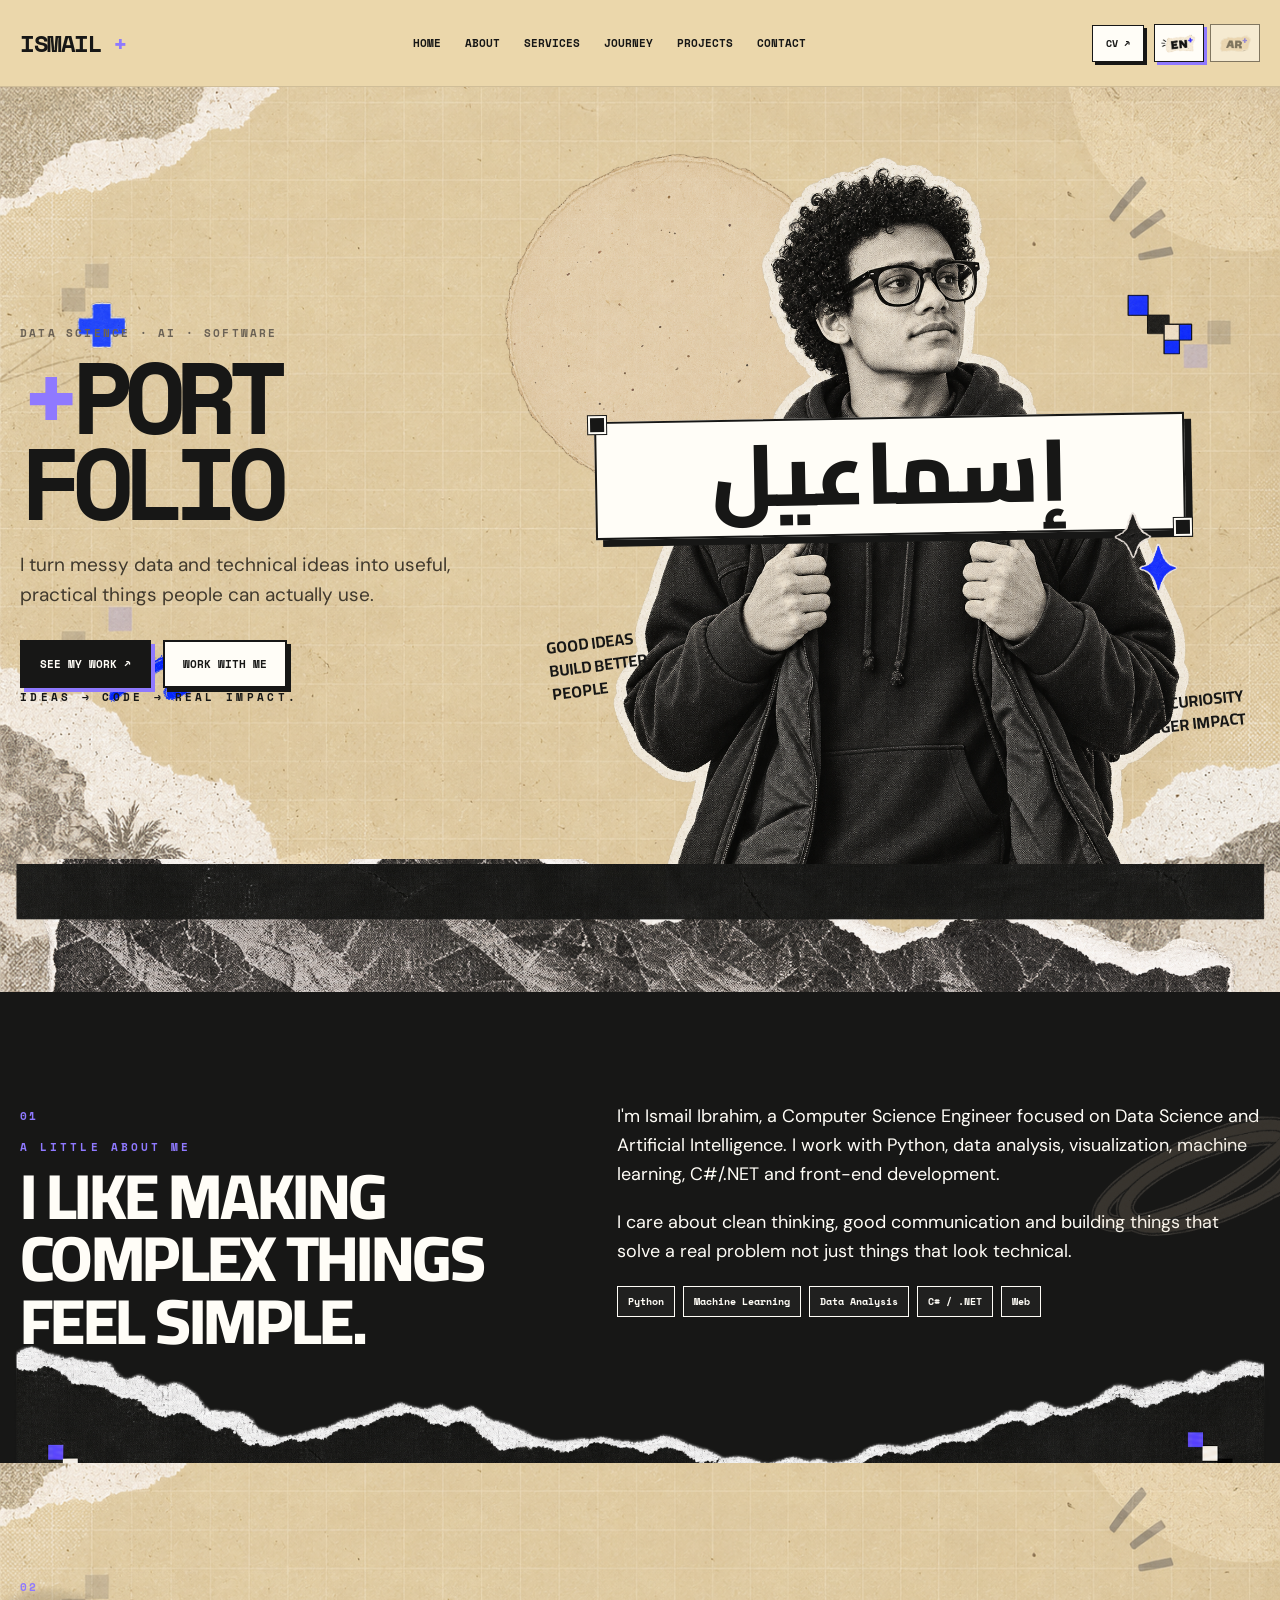
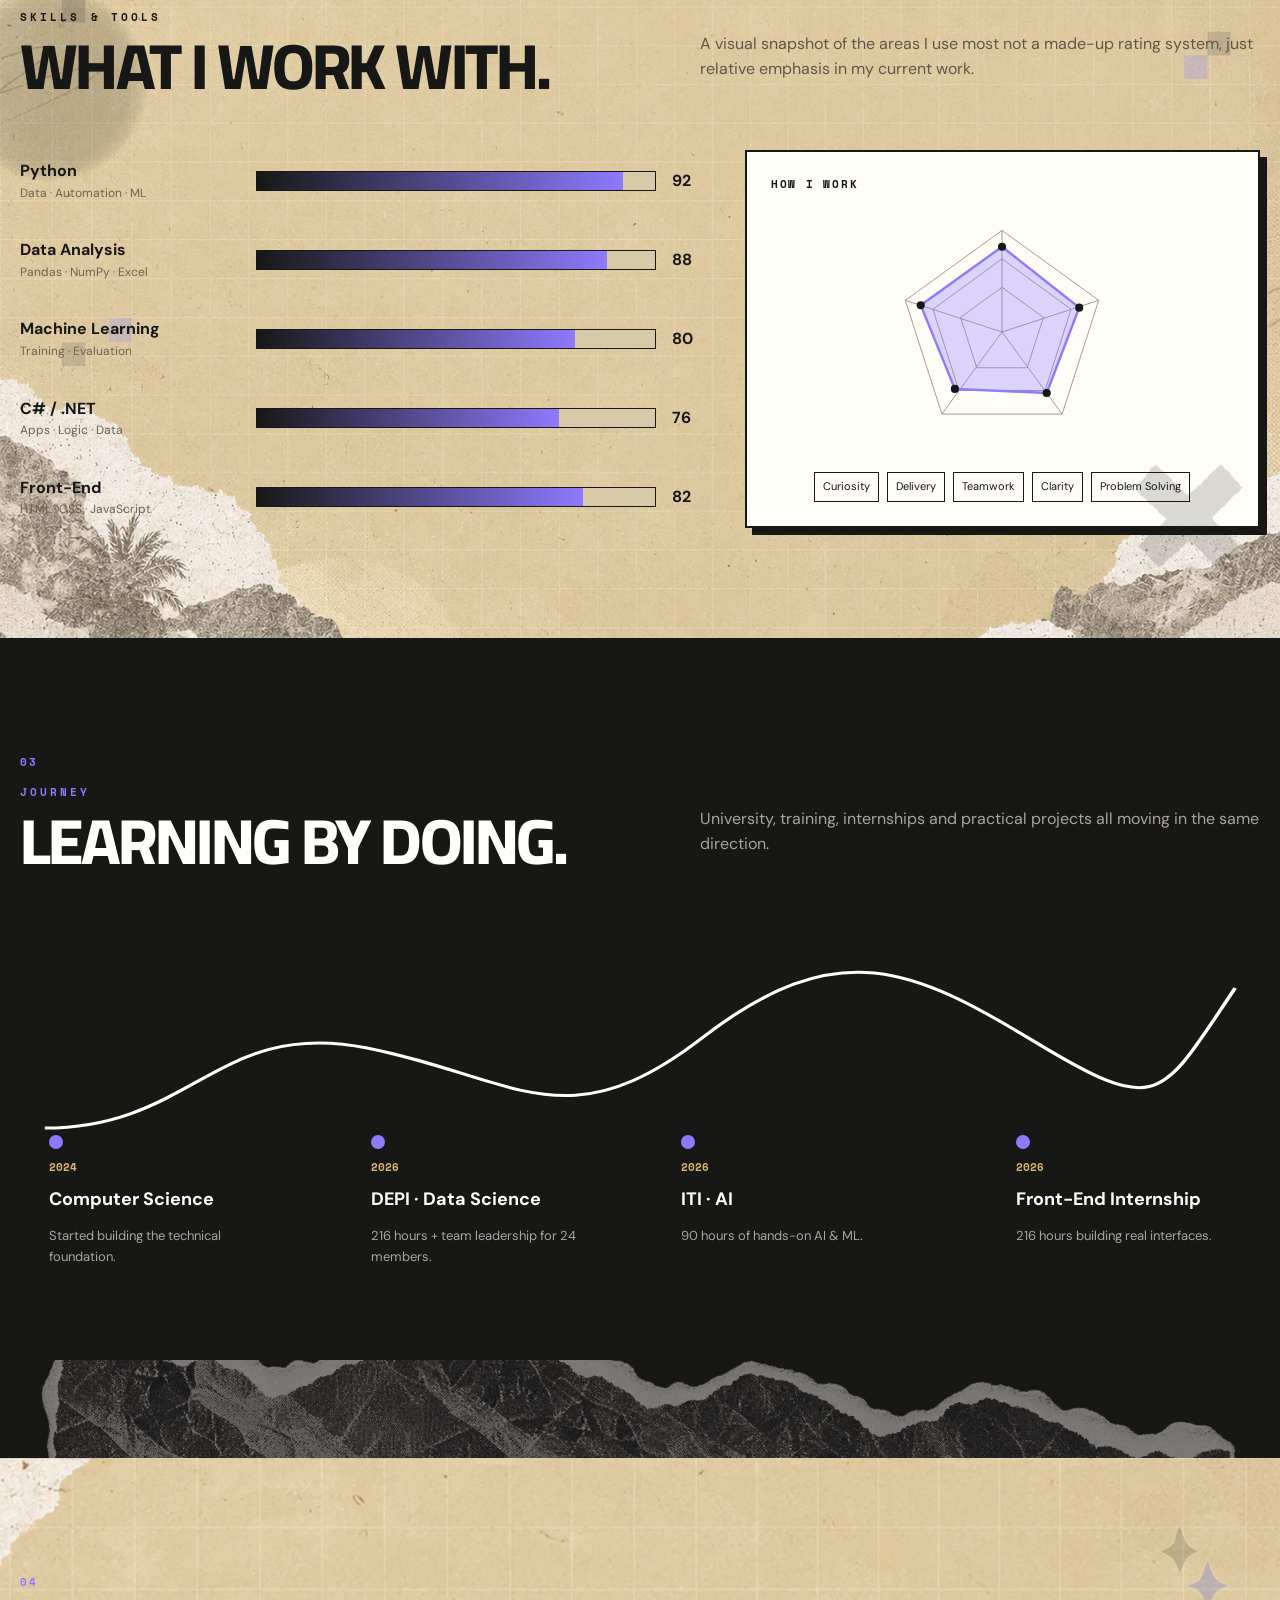
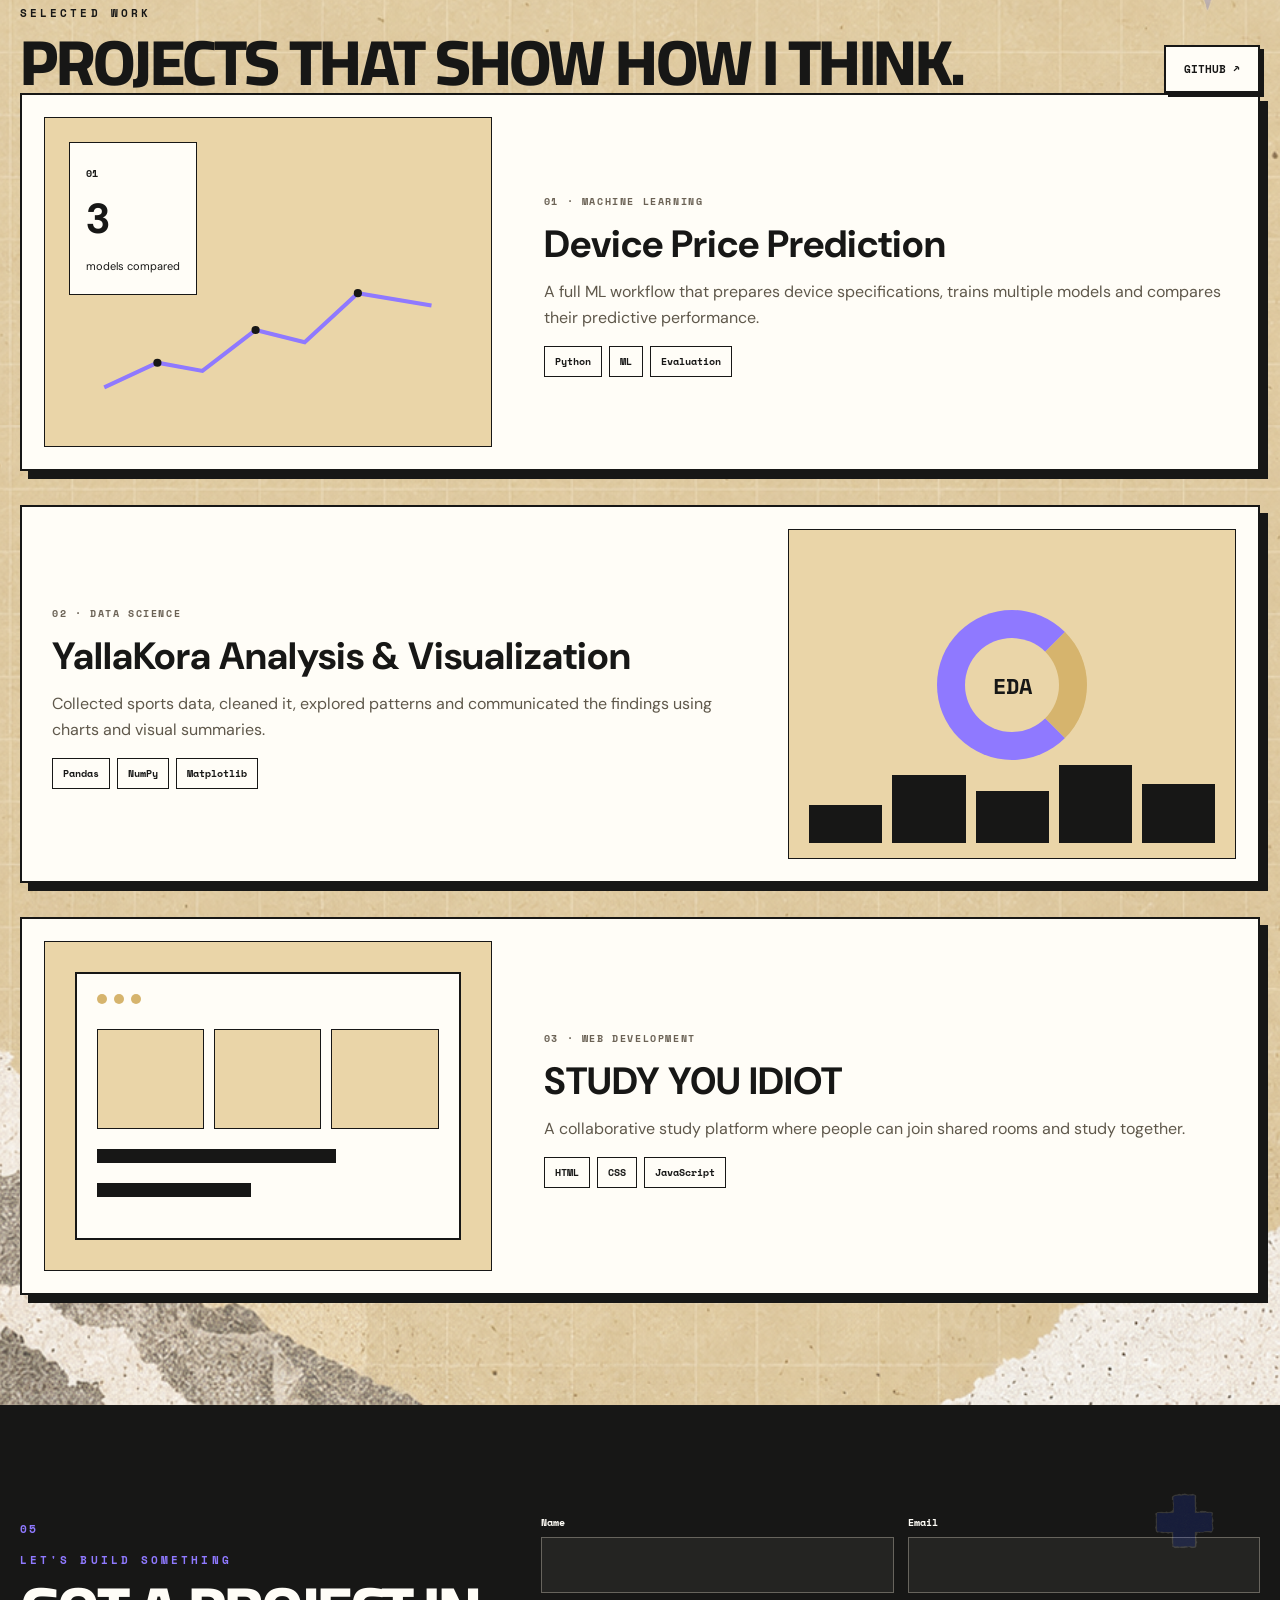
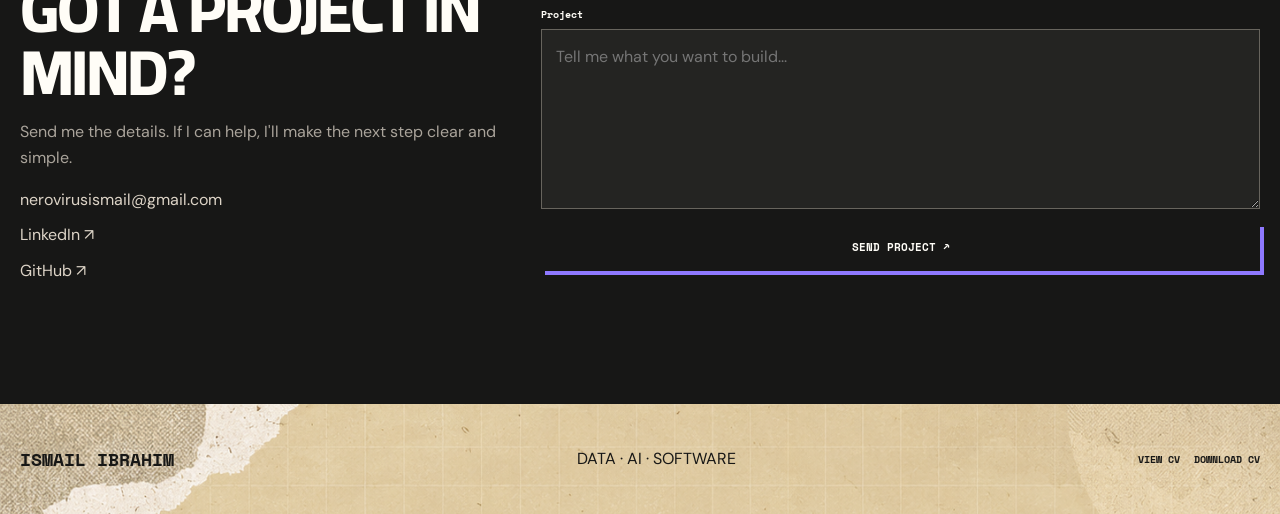
==== commit 8a54fc90: "Update index.html" ====
--- a/index.html
+++ b/index.html
@@ -25,6 +25,7 @@
       <a class="brand" href="index.html">ISMAIL<span>+</span></a>
       <nav class="main-nav" aria-label="Primary navigation">
         <a href="index.html" data-page="home" data-en="Home" data-ar="الرئيسية">Home</a>
+        <a href="about.html" data-page="about" data-en="About" data-ar="عني">About</a>
         <a href="services.html" data-en="Services" data-ar="الخدمات">Services</a>
         <a href="about.html#journey" data-en="Journey" data-ar="الرحلة">Journey</a>
         <a href="projects.html" data-en="Projects" data-ar="مشاريعي">Projects</a>
--- a/assets/css/style.css
+++ b/assets/css/style.css
@@ -1,162 +1,2334 @@
-@import url('https://fonts.googleapis.com/css2?family=Cairo:wght@400;500;600;700;800&family=DM+Sans:wght@400;500;600;700&family=Space+Mono:wght@400;700&display=swap');
-
-:root{
-  --paper:#ead5a8;
-  --paper-light:#f7edd7;
-  --ink:#171716;
-  --ink-2:#24231f;
-  --white:#fffdf7;
-  --muted:#6b6255;
-  --purple:#8f79ff;
-  --blue:#4338ff;
-  --gold:#d6b46d;
-  --line:rgba(23,23,22,.16);
-  --max:1240px;
-}
-*{box-sizing:border-box}
-html{scroll-behavior:smooth}
-body{margin:0;background:var(--paper-light);color:var(--ink);font-family:'DM Sans',Arial,sans-serif;line-height:1.6;overflow-x:hidden}
-a{color:inherit;text-decoration:none}
-img{display:block;max-width:100%}
-button,input,textarea{font:inherit}
-::selection{background:var(--purple);color:#fff}
-.container{width:min(var(--max),calc(100% - 40px));margin-inline:auto}
-.page-shell{transition:opacity .25s ease,transform .25s ease,filter .25s ease}
-body.lang-switching .page-shell{opacity:.12;transform:scale(.992);filter:blur(3px)}
+@import url("https://fonts.googleapis.com/css2?family=Cairo:wght@400;500;600;700;800&family=DM+Sans:wght@400;500;600;700&family=Space+Mono:wght@400;700&display=swap");
+
+:root {
+  --paper: #ead5a8;
+  --paper-light: #f7edd7;
+  --ink: #171716;
+  --ink-2: #24231f;
+  --white: #fffdf7;
+  --muted: #6b6255;
+  --purple: #8f79ff;
+  --blue: #4338ff;
+  --gold: #d6b46d;
+  --line: rgba(23, 23, 22, .16);
+  --max: 1240px;
+}
+
+* {
+  box-sizing: border-box;
+}
+
+html {
+  scroll-behavior: smooth;
+}
+
+body {
+  margin: 0;
+  background: var(--paper-light);
+  color: var(--ink);
+  font-family: "DM Sans", Arial, sans-serif;
+  line-height: 1.6;
+  overflow-x: hidden;
+}
+
+a {
+  color: inherit;
+  text-decoration: none;
+}
+
+img {
+  display: block;
+  max-width: 100%;
+}
+
+button, input, textarea {
+  font: inherit;
+}
+
+::selection {
+  background: var(--purple);
+  color: #fff;
+}
+
+.container {
+  width: min(var(--max), calc(100% - 40px));
+  margin-inline: auto;
+}
+
+.page-shell {
+  transition: opacity .25s ease, transform .25s ease, filter .25s ease;
+}
+
+body.lang-switching .page-shell {
+  opacity: .12;
+  transform: scale(.992);
+  filter: blur(3px);
+}
 
 /* Header */
-.topbar{position:sticky;top:0;z-index:80;background:rgba(234,213,168,.9);backdrop-filter:blur(14px);border-bottom:1px solid rgba(0,0,0,.08)}
-.nav{min-height:78px;display:flex;align-items:center;justify-content:space-between;gap:22px}
-.brand{font:700 24px/1 'Space Mono',monospace;letter-spacing:-.06em}.brand span{color:var(--purple)}
-.nav-links{display:flex;align-items:center;gap:24px;font:700 11px/1 'Space Mono',monospace;text-transform:uppercase;letter-spacing:.05em}
-.nav-links a{position:relative;padding:8px 0}.nav-links a::after{content:'';position:absolute;left:0;right:100%;bottom:0;height:3px;background:var(--ink);transition:.2s}.nav-links a:hover::after,.nav-links a.active::after{right:0}
-.nav-actions{display:flex;align-items:center;gap:10px}
-.nav-btn,.lang-switcher{border:1.5px solid var(--ink);background:var(--white);box-shadow:3px 3px 0 var(--ink)}
-.nav-btn{padding:10px 13px;font:700 10px 'Space Mono',monospace}
-.language-switcher{display:flex;align-items:center;gap:7px;padding:7px 10px}.language-switcher>span{opacity:.35}.lang-btn{border:0;background:transparent;font:700 10px 'Space Mono',monospace;opacity:.4;cursor:pointer}.lang-btn.active{opacity:1;color:var(--purple)}
-.menu-btn{display:none;width:42px;height:42px;border:1.5px solid var(--ink);background:var(--white);font-size:22px}
+
+.topbar {
+  position: sticky;
+  top: 0;
+  z-index: 80;
+  background: rgba(234, 213, 168, .9);
+  backdrop-filter: blur(14px);
+  border-bottom: 1px solid rgba(0, 0, 0, .08);
+}
+
+.nav {
+  min-height: 78px;
+  display: flex;
+  align-items: center;
+  justify-content: space-between;
+  gap: 22px;
+}
+
+.brand {
+  font: 700 24px/1 "Space Mono", monospace;
+  letter-spacing: -.06em;
+}
+
+.brand span {
+  color: var(--purple);
+}
+
+.nav-links {
+  display: flex;
+  align-items: center;
+  gap: 24px;
+  font: 700 11px/1 "Space Mono", monospace;
+  text-transform: uppercase;
+  letter-spacing: .05em;
+}
+
+.nav-links a {
+  position: relative;
+  padding: 8px 0;
+}
+
+.nav-links a::after {
+  content: "";
+  position: absolute;
+  left: 0;
+  right: 100%;
+  bottom: 0;
+  height: 3px;
+  background: var(--ink);
+  transition: .2s;
+}
+
+.nav-links a:hover::after, .nav-links a.active::after {
+  right: 0;
+}
+
+.nav-actions {
+  display: flex;
+  align-items: center;
+  gap: 10px;
+}
+
+.nav-btn, .lang-switcher {
+  border: 1.5px solid var(--ink);
+  background: var(--white);
+  box-shadow: 3px 3px 0 var(--ink);
+}
+
+.nav-btn {
+  padding: 10px 13px;
+  font: 700 10px "Space Mono", monospace;
+}
+
+.language-switcher {
+  display: flex;
+  align-items: center;
+  gap: 7px;
+  padding: 7px 10px;
+}
+
+.language-switcher>span {
+  opacity: .35;
+}
+
+.lang-btn {
+  border: 0;
+  background: transparent;
+  font: 700 10px "Space Mono", monospace;
+  opacity: .4;
+  cursor: pointer;
+}
+
+.lang-btn.active {
+  opacity: 1;
+  color: var(--purple);
+}
+
+.menu-btn {
+  display: none;
+  width: 42px;
+  height: 42px;
+  border: 1.5px solid var(--ink);
+  background: var(--white);
+  font-size: 22px;
+}
 
 /* Language plane transition */
-.lang-flight{position:fixed;inset:0;z-index:999;pointer-events:none;display:none;overflow:hidden;background:rgba(234,213,168,.18)}
-.lang-flight.active{display:block}
-.lang-flight img{position:absolute;width:190px;top:42%;filter:drop-shadow(8px 12px 0 rgba(0,0,0,.12))}
-.lang-flight.to-ar img{animation:planeToAr .8s cubic-bezier(.2,.65,.2,1) forwards}
-.lang-flight.to-en img{transform:scaleX(-1);animation:planeToEn .8s cubic-bezier(.2,.65,.2,1) forwards}
-@keyframes planeToAr{from{left:-220px;transform:rotate(-5deg)}to{left:calc(100% + 40px);transform:rotate(7deg)}}
-@keyframes planeToEn{from{right:-220px;transform:scaleX(-1) rotate(-5deg)}to{right:calc(100% + 40px);transform:scaleX(-1) rotate(7deg)}}
+
+.lang-flight {
+  position: fixed;
+  inset: 0;
+  z-index: 999;
+  pointer-events: none;
+  display: none;
+  overflow: hidden;
+  background: rgba(234, 213, 168, .18);
+}
+
+.lang-flight.active {
+  display: block;
+}
+
+.lang-flight img {
+  position: absolute;
+  width: 190px;
+  top: 42%;
+  filter: drop-shadow(8px 12px 0 rgba(0, 0, 0, .12));
+}
+
+.lang-flight.to-ar img {
+  animation: planeToAr .8s cubic-bezier(.2, .65, .2, 1) forwards;
+}
+
+.lang-flight.to-en img {
+  transform: scaleX(-1);
+  animation: planeToEn .8s cubic-bezier(.2, .65, .2, 1) forwards;
+}
+
+@keyframes planeToAr {
+  from {
+    left: -220px;
+    transform: rotate(-5deg);
+  }
+
+  to {
+    left: calc(100% + 40px);
+    transform: rotate(7deg);
+  }
+}
+
+@keyframes planeToEn {
+  from {
+    right: -220px;
+    transform: scaleX(-1) rotate(-5deg);
+  }
+
+  to {
+    right: calc(100% + 40px);
+    transform: scaleX(-1) rotate(7deg);
+  }
+}
 
 /* common backgrounds */
-.paper-bg{background-color:var(--paper);background-image:url('../images/vintage_beige_grid_paper_collage.png');background-size:cover;background-position:center}
-.dark{background:var(--ink);color:var(--white)}
-.light{background:var(--paper-light);color:var(--ink)}
-.section{position:relative;padding:110px 0;overflow:hidden}
-.section.large{padding:135px 0}
-.section-head{display:flex;justify-content:space-between;gap:32px;align-items:flex-end;margin-bottom:58px}
-.eyebrow{font:700 11px 'Space Mono',monospace;letter-spacing:.28em;text-transform:uppercase;color:var(--purple);margin-bottom:10px}
-.section-title{margin:0;font-family:'Cairo','DM Sans',sans-serif;font-size:clamp(44px,6vw,78px);font-weight:800;line-height:.98;letter-spacing:-.04em}
-.section-copy{max-width:560px;margin:0;color:#b9b2a7;font-size:17px}.light .section-copy{color:#5f574b}
+
+.paper-bg {
+  background-color: var(--paper);
+  background-image: url("../images/vintage_beige_grid_paper_collage.png");
+  background-size: cover;
+  background-position: center;
+}
+
+.dark {
+  background: var(--ink);
+  color: var(--white);
+}
+
+.light {
+  background: var(--paper-light);
+  color: var(--ink);
+}
+
+.section {
+  position: relative;
+  padding: 110px 0;
+  overflow: hidden;
+}
+
+.section.large {
+  padding: 135px 0;
+}
+
+.section-head {
+  display: flex;
+  justify-content: space-between;
+  gap: 32px;
+  align-items: flex-end;
+  margin-bottom: 58px;
+}
+
+.eyebrow {
+  font: 700 11px "Space Mono", monospace;
+  letter-spacing: .28em;
+  text-transform: uppercase;
+  color: var(--purple);
+  margin-bottom: 10px;
+}
+
+.section-title {
+  margin: 0;
+  font-family: "Cairo", "DM Sans", sans-serif;
+  font-size: clamp(44px, 6vw, 78px);
+  font-weight: 800;
+  line-height: .98;
+  letter-spacing: -.04em;
+}
+
+.section-copy {
+  max-width: 560px;
+  margin: 0;
+  color: #b9b2a7;
+  font-size: 17px;
+}
+
+.light .section-copy {
+  color: #5f574b;
+}
 
 /* hero */
-.hero{min-height:calc(100vh - 78px);display:flex;align-items:center;position:relative;overflow:hidden;padding:60px 0 85px}
-.hero::after{content:'';position:absolute;left:0;right:0;bottom:-2px;height:130px;background:url('../images/torn_paper_collage_divider.png') center bottom/cover no-repeat;z-index:8;pointer-events:none}
-.hero-grid{display:grid;grid-template-columns:.78fr 1.22fr;align-items:center;gap:26px;position:relative;z-index:5}
-.hero-copy{padding-bottom:52px}
-.folio{margin:0;font:700 clamp(60px,8vw,118px)/.84 'Space Mono',monospace;letter-spacing:-.1em}.folio .accent{color:var(--purple)}
-.hero-kicker{margin:24px 0 0;font:700 11px/1.8 'Space Mono',monospace;letter-spacing:.26em;text-transform:uppercase}.hero-kicker b{display:block;color:var(--muted)}
-.hero-lead{max-width:560px;font-size:19px;color:#40392d;margin:26px 0 0}
-.actions{display:flex;gap:12px;flex-wrap:wrap;margin-top:30px}
-.btn{display:inline-flex;align-items:center;justify-content:center;gap:8px;padding:14px 18px;border:2px solid var(--ink);background:var(--white);font:700 11px 'Space Mono',monospace;box-shadow:4px 4px 0 var(--ink);transition:.2s}.btn:hover{transform:translate(2px,2px);box-shadow:2px 2px 0 var(--ink)}.btn.primary{background:var(--ink);color:var(--white);box-shadow:4px 4px 0 var(--purple)}
-.hero-art{min-height:760px;position:relative}
-.halo{position:absolute;width:470px;height:470px;border-radius:50%;background:url('../images/vintage_torn_paper_sticker_circle.png') center/contain no-repeat;left:50%;top:30px;transform:translateX(-50%);opacity:.86}
-.hero-portrait{position:absolute;left:50%;bottom:10px;transform:translateX(-50%);height:760px;width:auto;max-width:none;z-index:3}
-.name-strip{position:absolute;z-index:6;left:50%;top:265px;transform:translateX(-50%) rotate(-1deg);min-width:590px;padding:10px 28px 17px;background:var(--white);border:2px solid var(--ink);box-shadow:7px 7px 0 var(--ink);font:800 clamp(58px,6.8vw,94px)/1 'Cairo',sans-serif;text-align:center}
-.name-strip:before,.name-strip:after{content:'';position:absolute;width:14px;height:14px;background:var(--ink);border:2px solid var(--white);box-shadow:0 0 0 1px var(--ink)}.name-strip:before{left:-8px;top:-8px}.name-strip:after{right:-8px;bottom:-8px}
-.hero-note{position:absolute;z-index:5;font:700 11px/1.8 'Space Mono',monospace;letter-spacing:.3em;text-transform:uppercase}.hero-note.n1{left:0;top:60px}.hero-note.n2{right:0;top:78px;text-align:right}.hero-note.n3{left:22px;bottom:190px;font:700 18px/1.45 'Cairo',sans-serif;letter-spacing:0;text-transform:none;transform:rotate(-8deg)}.hero-note.n4{right:12px;bottom:160px;font:700 17px/1.45 'Cairo',sans-serif;letter-spacing:0;text-transform:none;transform:rotate(-7deg);text-align:right}
-.hero-doodle{position:absolute;width:170px;z-index:2;opacity:.9}.hero-doodle.d1{left:7%;bottom:260px}.hero-doodle.d2{right:10%;top:360px;width:130px}.hero-doodle.d3{left:16%;top:225px;width:80px}
+
+.hero {
+  min-height: calc(100vh - 78px);
+  display: flex;
+  align-items: center;
+  position: relative;
+  overflow: hidden;
+  padding: 60px 0 85px;
+}
+
+.hero::after {
+  content: "";
+  position: absolute;
+  left: 0;
+  right: 0;
+  bottom: -2px;
+  height: 130px;
+  background: url("../images/torn_paper_collage_divider.png") center bottom/cover no-repeat;
+  z-index: 8;
+  pointer-events: none;
+}
+
+.hero-grid {
+  display: grid;
+  grid-template-columns: .78fr 1.22fr;
+  align-items: center;
+  gap: 26px;
+  position: relative;
+  z-index: 5;
+}
+
+.hero-copy {
+  padding-bottom: 52px;
+}
+
+.folio {
+  margin: 0;
+  font: 700 clamp(60px, 8vw, 118px)/.84 "Space Mono", monospace;
+  letter-spacing: -.1em;
+}
+
+.folio .accent {
+  color: var(--purple);
+}
+
+.hero-kicker {
+  margin: 24px 0 0;
+  font: 700 11px/1.8 "Space Mono", monospace;
+  letter-spacing: .26em;
+  text-transform: uppercase;
+}
+
+.hero-kicker b {
+  display: block;
+  color: var(--muted);
+}
+
+.hero-lead {
+  max-width: 560px;
+  font-size: 19px;
+  color: #40392d;
+  margin: 26px 0 0;
+}
+
+.actions {
+  display: flex;
+  gap: 12px;
+  flex-wrap: wrap;
+  margin-top: 30px;
+}
+
+.btn {
+  display: inline-flex;
+  align-items: center;
+  justify-content: center;
+  gap: 8px;
+  padding: 14px 18px;
+  border: 2px solid var(--ink);
+  background: var(--white);
+  font: 700 11px "Space Mono", monospace;
+  box-shadow: 4px 4px 0 var(--ink);
+  transition: .2s;
+}
+
+.btn:hover {
+  transform: translate(2px, 2px);
+  box-shadow: 2px 2px 0 var(--ink);
+}
+
+.btn.primary {
+  background: var(--ink);
+  color: var(--white);
+  box-shadow: 4px 4px 0 var(--purple);
+}
+
+.hero-art {
+  min-height: 760px;
+  position: relative;
+}
+
+.halo {
+  position: absolute;
+  width: 470px;
+  height: 470px;
+  border-radius: 50%;
+  background: url("../images/vintage_torn_paper_sticker_circle.png") center/contain no-repeat;
+  left: 50%;
+  top: 30px;
+  transform: translateX(-50%);
+  opacity: .86;
+}
+
+.hero-portrait {
+  position: absolute;
+  left: 50%;
+  bottom: 10px;
+  transform: translateX(-50%);
+  height: 760px;
+  width: auto;
+  max-width: none;
+  z-index: 3;
+}
+
+.name-strip {
+  position: absolute;
+  z-index: 6;
+  left: 50%;
+  top: 265px;
+  transform: translateX(-50%) rotate(-1deg);
+  min-width: 590px;
+  padding: 10px 28px 17px;
+  background: var(--white);
+  border: 2px solid var(--ink);
+  box-shadow: 7px 7px 0 var(--ink);
+  font: 800 clamp(58px, 6.8vw, 94px)/1 "Cairo", sans-serif;
+  text-align: center;
+}
+
+.name-strip:before, .name-strip:after {
+  content: "";
+  position: absolute;
+  width: 14px;
+  height: 14px;
+  background: var(--ink);
+  border: 2px solid var(--white);
+  box-shadow: 0 0 0 1px var(--ink);
+}
+
+.name-strip:before {
+  left: -8px;
+  top: -8px;
+}
+
+.name-strip:after {
+  right: -8px;
+  bottom: -8px;
+}
+
+.hero-note {
+  position: absolute;
+  z-index: 5;
+  font: 700 11px/1.8 "Space Mono", monospace;
+  letter-spacing: .3em;
+  text-transform: uppercase;
+}
+
+.hero-note.n1 {
+  left: 0;
+  top: 60px;
+}
+
+.hero-note.n2 {
+  right: 0;
+  top: 78px;
+  text-align: right;
+}
+
+.hero-note.n3 {
+  left: 22px;
+  bottom: 190px;
+  font: 700 18px/1.45 "Cairo", sans-serif;
+  letter-spacing: 0;
+  text-transform: none;
+  transform: rotate(-8deg);
+}
+
+.hero-note.n4 {
+  right: 12px;
+  bottom: 160px;
+  font: 700 17px/1.45 "Cairo", sans-serif;
+  letter-spacing: 0;
+  text-transform: none;
+  transform: rotate(-7deg);
+  text-align: right;
+}
+
+.hero-doodle {
+  position: absolute;
+  width: 170px;
+  z-index: 2;
+  opacity: .9;
+}
+
+.hero-doodle.d1 {
+  left: 7%;
+  bottom: 260px;
+}
+
+.hero-doodle.d2 {
+  right: 10%;
+  top: 360px;
+  width: 130px;
+}
+
+.hero-doodle.d3 {
+  left: 16%;
+  top: 225px;
+  width: 80px;
+}
 
 /* intro about */
-.about-split{display:grid;grid-template-columns:1.05fr .95fr;gap:70px;align-items:center}
-.about-window{background:var(--white);color:var(--ink);border:2px solid #d3b678;border-radius:18px;overflow:hidden;box-shadow:10px 10px 0 #080808}
-.about-window-head{height:48px;border-bottom:1px solid #cfb274;display:flex;align-items:center;gap:8px;padding:0 16px;font:700 15px 'Cairo',sans-serif}.dot{width:12px;height:12px;border-radius:50%;background:#d2b274}.about-window-head strong{margin-left:auto}
-.about-window-body{padding:30px}.about-window-body p{margin:0 0 17px;font-size:17px}.chips{display:flex;gap:8px;flex-wrap:wrap;margin-top:22px}.chip{padding:7px 10px;border:1px solid var(--ink);background:#f0e4ca;font:700 10px 'Space Mono',monospace}
-.photo-stack{position:relative;min-height:620px}.photo-card{position:absolute;background:var(--white);border:2px solid var(--ink);padding:10px;box-shadow:8px 8px 0 rgba(0,0,0,.8)}.photo-card img{width:100%;height:100%;object-fit:cover}.photo-card.one{width:380px;height:510px;left:5%;top:40px;transform:rotate(-5deg)}.photo-card.two{width:300px;height:395px;right:2%;top:120px;transform:rotate(7deg)}
+
+.about-split {
+  display: grid;
+  grid-template-columns: 1.05fr .95fr;
+  gap: 70px;
+  align-items: center;
+}
+
+.about-window {
+  background: var(--white);
+  color: var(--ink);
+  border: 2px solid #d3b678;
+  border-radius: 18px;
+  overflow: hidden;
+  box-shadow: 10px 10px 0 #080808;
+}
+
+.about-window-head {
+  height: 48px;
+  border-bottom: 1px solid #cfb274;
+  display: flex;
+  align-items: center;
+  gap: 8px;
+  padding: 0 16px;
+  font: 700 15px "Cairo", sans-serif;
+}
+
+.dot {
+  width: 12px;
+  height: 12px;
+  border-radius: 50%;
+  background: #d2b274;
+}
+
+.about-window-head strong {
+  margin-left: auto;
+}
+
+.about-window-body {
+  padding: 30px;
+}
+
+.about-window-body p {
+  margin: 0 0 17px;
+  font-size: 17px;
+}
+
+.chips {
+  display: flex;
+  gap: 8px;
+  flex-wrap: wrap;
+  margin-top: 22px;
+}
+
+.chip {
+  padding: 7px 10px;
+  border: 1px solid var(--ink);
+  background: #f0e4ca;
+  font: 700 10px "Space Mono", monospace;
+}
+
+.photo-stack {
+  position: relative;
+  min-height: 620px;
+}
+
+.photo-card {
+  position: absolute;
+  background: var(--white);
+  border: 2px solid var(--ink);
+  padding: 10px;
+  box-shadow: 8px 8px 0 rgba(0, 0, 0, .8);
+}
+
+.photo-card img {
+  width: 100%;
+  height: 100%;
+  object-fit: cover;
+}
+
+.photo-card.one {
+  width: 380px;
+  height: 510px;
+  left: 5%;
+  top: 40px;
+  transform: rotate(-5deg);
+}
+
+.photo-card.two {
+  width: 300px;
+  height: 395px;
+  right: 2%;
+  top: 120px;
+  transform: rotate(7deg);
+}
 
 /* charts */
-.charts-grid{display:grid;grid-template-columns:1.1fr .9fr;gap:26px}.chart-panel{position:relative;border:1px solid rgba(255,255,255,.24);padding:30px;min-height:390px;overflow:hidden}.chart-panel h3{margin:0 0 8px;font-size:28px}.chart-panel p{margin:0 0 26px;color:#aaa49b}.bars-list{display:grid;gap:20px}.bar-row{display:grid;grid-template-columns:180px 1fr 54px;align-items:center;gap:18px}.bar-row strong{font-size:14px}.track{height:18px;background:#353431;border:1px solid #5c5953;position:relative}.fill{height:100%;background:linear-gradient(90deg,var(--gold),#f2d893);border-right:3px solid var(--purple)}
-.radial-wrap{display:grid;place-items:center;min-height:280px;position:relative}.radar{width:260px;height:260px;position:relative}.radar:before,.radar:after{content:'';position:absolute;inset:20px;border:1px solid rgba(255,255,255,.26);border-radius:50%}.radar:after{inset:55px}.radar .shape{position:absolute;inset:40px;background:rgba(143,121,255,.35);clip-path:polygon(50% 0,88% 24%,100% 64%,68% 100%,22% 86%,0 40%);border:2px solid var(--purple)}
+
+.charts-grid {
+  display: grid;
+  grid-template-columns: 1.1fr .9fr;
+  gap: 26px;
+}
+
+.chart-panel {
+  position: relative;
+  border: 1px solid rgba(255, 255, 255, .24);
+  padding: 30px;
+  min-height: 390px;
+  overflow: hidden;
+}
+
+.chart-panel h3 {
+  margin: 0 0 8px;
+  font-size: 28px;
+}
+
+.chart-panel p {
+  margin: 0 0 26px;
+  color: #aaa49b;
+}
+
+.bars-list {
+  display: grid;
+  gap: 20px;
+}
+
+.bar-row {
+  display: grid;
+  grid-template-columns: 180px 1fr 54px;
+  align-items: center;
+  gap: 18px;
+}
+
+.bar-row strong {
+  font-size: 14px;
+}
+
+.track {
+  height: 18px;
+  background: #353431;
+  border: 1px solid #5c5953;
+  position: relative;
+}
+
+.fill {
+  height: 100%;
+  background: linear-gradient(90deg, var(--gold), #f2d893);
+  border-right: 3px solid var(--purple);
+}
+
+.radial-wrap {
+  display: grid;
+  place-items: center;
+  min-height: 280px;
+  position: relative;
+}
+
+.radar {
+  width: 260px;
+  height: 260px;
+  position: relative;
+}
+
+.radar:before, .radar:after {
+  content: "";
+  position: absolute;
+  inset: 20px;
+  border: 1px solid rgba(255, 255, 255, .26);
+  border-radius: 50%;
+}
+
+.radar:after {
+  inset: 55px;
+}
+
+.radar .shape {
+  position: absolute;
+  inset: 40px;
+  background: rgba(143, 121, 255, .35);
+  clip-path: polygon(50% 0, 88% 24%, 100% 64%, 68% 100%, 22% 86%, 0 40%);
+  border: 2px solid var(--purple);
+}
 
 /* timeline */
-.timeline{display:grid;grid-template-columns:repeat(4,1fr);border-top:2px solid currentColor;margin-top:34px}.time{position:relative;padding:30px 20px 0}.time:before{content:'';position:absolute;top:-9px;left:20px;width:16px;height:16px;border-radius:50%;background:var(--purple);box-shadow:0 0 0 5px var(--ink)}.time .date{font:700 10px 'Space Mono',monospace;color:var(--gold)}.time h3{font-size:19px;line-height:1.25;margin:9px 0}.time p{margin:0;color:#aaa49b;font-size:14px}
+
+.timeline {
+  display: grid;
+  grid-template-columns: repeat(4, 1fr);
+  border-top: 2px solid currentColor;
+  margin-top: 34px;
+}
+
+.time {
+  position: relative;
+  padding: 30px 20px 0;
+}
+
+.time:before {
+  content: "";
+  position: absolute;
+  top: -9px;
+  left: 20px;
+  width: 16px;
+  height: 16px;
+  border-radius: 50%;
+  background: var(--purple);
+  box-shadow: 0 0 0 5px var(--ink);
+}
+
+.time .date {
+  font: 700 10px "Space Mono", monospace;
+  color: var(--gold);
+}
+
+.time h3 {
+  font-size: 19px;
+  line-height: 1.25;
+  margin: 9px 0;
+}
+
+.time p {
+  margin: 0;
+  color: #aaa49b;
+  font-size: 14px;
+}
 
 /* projects */
-.project-list{display:grid;gap:34px}.project-row{display:grid;grid-template-columns:.78fr 1.22fr;gap:44px;align-items:center;background:var(--white);border:2px solid var(--ink);box-shadow:8px 8px 0 var(--ink);padding:22px}.project-row:nth-child(even){grid-template-columns:1.22fr .78fr}.project-row:nth-child(even) .project-visual{order:2}.project-visual{min-height:330px;position:relative;overflow:hidden;background:var(--paper);border:1px solid var(--ink)}.project-visual.grid{background-image:linear-gradient(rgba(23,23,22,.08) 1px,transparent 1px),linear-gradient(90deg,rgba(23,23,22,.08) 1px,transparent 1px);background-size:28px 28px}.project-visual img{width:100%;height:100%;object-fit:cover}.project-copy .meta{font:700 10px 'Space Mono',monospace;letter-spacing:.18em;color:var(--muted)}.project-copy h3{font-size:38px;line-height:1;margin:12px 0 12px}.project-copy p{font-size:16px;color:#5f584b;margin:0 0 18px}.tech{display:flex;gap:7px;flex-wrap:wrap}.tech span{border:1px solid var(--ink);padding:6px 9px;background:#efe2c8;font:700 10px 'Space Mono',monospace}.project-links{display:flex;gap:10px;flex-wrap:wrap;margin-top:22px}.mini-btn{padding:10px 13px;border:1.5px solid var(--ink);font:700 10px 'Space Mono',monospace;background:var(--white)}
-.chart-art{position:absolute;inset:28px;display:flex;align-items:flex-end;gap:14px;border-left:2px solid var(--ink);border-bottom:2px solid var(--ink);padding:12px}.chart-art i{flex:1;background:var(--ink);border:2px solid var(--ink)}.chart-art i:nth-child(1){height:28%;background:#eee4cf}.chart-art i:nth-child(2){height:48%;background:var(--gold)}.chart-art i:nth-child(3){height:80%;background:var(--purple)}.chart-art i:nth-child(4){height:66%;background:#eee4cf}.chart-art i:nth-child(5){height:92%;background:var(--ink)}
+
+.project-list {
+  display: grid;
+  gap: 34px;
+}
+
+.project-row {
+  display: grid;
+  grid-template-columns: .78fr 1.22fr;
+  gap: 44px;
+  align-items: center;
+  background: var(--white);
+  border: 2px solid var(--ink);
+  box-shadow: 8px 8px 0 var(--ink);
+  padding: 22px;
+}
+
+.project-row:nth-child(even) {
+  grid-template-columns: 1.22fr .78fr;
+}
+
+.project-row:nth-child(even) .project-visual {
+  order: 2;
+}
+
+.project-visual {
+  min-height: 330px;
+  position: relative;
+  overflow: hidden;
+  background: var(--paper);
+  border: 1px solid var(--ink);
+}
+
+.project-visual.grid {
+  background-image: linear-gradient(rgba(23, 23, 22, .08) 1px, transparent 1px), linear-gradient(90deg, rgba(23, 23, 22, .08) 1px, transparent 1px);
+  background-size: 28px 28px;
+}
+
+.project-visual img {
+  width: 100%;
+  height: 100%;
+  object-fit: cover;
+}
+
+.project-copy .meta {
+  font: 700 10px "Space Mono", monospace;
+  letter-spacing: .18em;
+  color: var(--muted);
+}
+
+.project-copy h3 {
+  font-size: 38px;
+  line-height: 1;
+  margin: 12px 0 12px;
+}
+
+.project-copy p {
+  font-size: 16px;
+  color: #5f584b;
+  margin: 0 0 18px;
+}
+
+.tech {
+  display: flex;
+  gap: 7px;
+  flex-wrap: wrap;
+}
+
+.tech span {
+  border: 1px solid var(--ink);
+  padding: 6px 9px;
+  background: #efe2c8;
+  font: 700 10px "Space Mono", monospace;
+}
+
+.project-links {
+  display: flex;
+  gap: 10px;
+  flex-wrap: wrap;
+  margin-top: 22px;
+}
+
+.mini-btn {
+  padding: 10px 13px;
+  border: 1.5px solid var(--ink);
+  font: 700 10px "Space Mono", monospace;
+  background: var(--white);
+}
+
+.chart-art {
+  position: absolute;
+  inset: 28px;
+  display: flex;
+  align-items: flex-end;
+  gap: 14px;
+  border-left: 2px solid var(--ink);
+  border-bottom: 2px solid var(--ink);
+  padding: 12px;
+}
+
+.chart-art i {
+  flex: 1;
+  background: var(--ink);
+  border: 2px solid var(--ink);
+}
+
+.chart-art i:nth-child(1) {
+  height: 28%;
+  background: #eee4cf;
+}
+
+.chart-art i:nth-child(2) {
+  height: 48%;
+  background: var(--gold);
+}
+
+.chart-art i:nth-child(3) {
+  height: 80%;
+  background: var(--purple);
+}
+
+.chart-art i:nth-child(4) {
+  height: 66%;
+  background: #eee4cf;
+}
+
+.chart-art i:nth-child(5) {
+  height: 92%;
+  background: var(--ink);
+}
 
 /* services */
-.services-grid{display:grid;grid-template-columns:repeat(3,1fr);gap:20px}.service{position:relative;min-height:290px;border:1px solid rgba(255,255,255,.27);padding:28px;overflow:hidden}.service .num{font:700 10px 'Space Mono',monospace;color:var(--purple)}.service h3{font-size:26px;line-height:1.12;margin:16px 0 10px}.service p{color:#aaa49b;margin:0}.service img{position:absolute;right:-15px;bottom:-15px;width:120px;opacity:.18}
-.process{display:grid;grid-template-columns:repeat(4,1fr);gap:18px;margin-top:62px}.process-step{border-top:2px solid var(--white);padding:22px 0}.process-step b{font:700 10px 'Space Mono',monospace;color:var(--gold)}.process-step h4{font-size:20px;margin:10px 0}.process-step p{margin:0;color:#aaa49b;font-size:14px}
+
+.services-grid {
+  display: grid;
+  grid-template-columns: repeat(3, 1fr);
+  gap: 20px;
+}
+
+.service {
+  position: relative;
+  min-height: 290px;
+  border: 1px solid rgba(255, 255, 255, .27);
+  padding: 28px;
+  overflow: hidden;
+}
+
+.service .num {
+  font: 700 10px "Space Mono", monospace;
+  color: var(--purple);
+}
+
+.service h3 {
+  font-size: 26px;
+  line-height: 1.12;
+  margin: 16px 0 10px;
+}
+
+.service p {
+  color: #aaa49b;
+  margin: 0;
+}
+
+.service img {
+  position: absolute;
+  right: -15px;
+  bottom: -15px;
+  width: 120px;
+  opacity: .18;
+}
+
+.process {
+  display: grid;
+  grid-template-columns: repeat(4, 1fr);
+  gap: 18px;
+  margin-top: 62px;
+}
+
+.process-step {
+  border-top: 2px solid var(--white);
+  padding: 22px 0;
+}
+
+.process-step b {
+  font: 700 10px "Space Mono", monospace;
+  color: var(--gold);
+}
+
+.process-step h4 {
+  font-size: 20px;
+  margin: 10px 0;
+}
+
+.process-step p {
+  margin: 0;
+  color: #aaa49b;
+  font-size: 14px;
+}
 
 /* contact */
-.contact-grid{display:grid;grid-template-columns:.8fr 1.2fr;gap:42px;align-items:start}.contact-card{border:1px solid rgba(255,255,255,.26);padding:30px}.contact-card h2{font-size:42px;line-height:1;margin:0 0 16px}.contact-card p{color:#aaa49b}.contact-card a{display:block;margin:12px 0;color:#ddd4c7;word-break:break-word}.form{display:grid;grid-template-columns:1fr 1fr;gap:14px}.field{display:grid;gap:7px}.field.full{grid-column:1/-1}.field label{font:700 10px 'Space Mono',monospace;letter-spacing:.14em;text-transform:uppercase}.field input,.field textarea{background:#242422;border:1px solid #67645d;color:#fff;padding:14px;outline:none}.field input:focus,.field textarea:focus{border-color:var(--purple)}.field textarea{min-height:180px;resize:vertical}.form-note{font-size:12px;color:#99938a;margin-top:10px}
-.contact-photo{margin-top:30px;border:2px solid var(--white);box-shadow:8px 8px 0 var(--purple);transform:rotate(-2deg)}
+
+.contact-grid {
+  display: grid;
+  grid-template-columns: .8fr 1.2fr;
+  gap: 42px;
+  align-items: start;
+}
+
+.contact-card {
+  border: 1px solid rgba(255, 255, 255, .26);
+  padding: 30px;
+}
+
+.contact-card h2 {
+  font-size: 42px;
+  line-height: 1;
+  margin: 0 0 16px;
+}
+
+.contact-card p {
+  color: #aaa49b;
+}
+
+.contact-card a {
+  display: block;
+  margin: 12px 0;
+  color: #ddd4c7;
+  word-break: break-word;
+}
+
+.form {
+  display: grid;
+  grid-template-columns: 1fr 1fr;
+  gap: 14px;
+}
+
+.field {
+  display: grid;
+  gap: 7px;
+}
+
+.field.full {
+  grid-column: 1/-1;
+}
+
+.field label {
+  font: 700 10px "Space Mono", monospace;
+  letter-spacing: .14em;
+  text-transform: uppercase;
+}
+
+.field input, .field textarea {
+  background: #242422;
+  border: 1px solid #67645d;
+  color: #fff;
+  padding: 14px;
+  outline: none;
+}
+
+.field input:focus, .field textarea:focus {
+  border-color: var(--purple);
+}
+
+.field textarea {
+  min-height: 180px;
+  resize: vertical;
+}
+
+.form-note {
+  font-size: 12px;
+  color: #99938a;
+  margin-top: 10px;
+}
+
+.contact-photo {
+  margin-top: 30px;
+  border: 2px solid var(--white);
+  box-shadow: 8px 8px 0 var(--purple);
+  transform: rotate(-2deg);
+}
 
 /* page heroes */
-.page-hero{min-height:64vh;display:flex;align-items:center;position:relative;overflow:hidden;padding:90px 0 110px}.page-hero::after{content:'';position:absolute;left:0;right:0;bottom:-2px;height:115px;background:url('../images/torn_paper_collage_divider.png') center bottom/cover no-repeat;z-index:2}.page-hero h1{margin:0;font:700 clamp(66px,9vw,132px)/.86 'Space Mono',monospace;letter-spacing:-.1em;max-width:950px}.page-hero p{max-width:720px;font-size:19px;color:#484133}.page-hero .decor{position:absolute;right:5%;top:16%;width:200px;opacity:.26}
+
+.page-hero {
+  min-height: 64vh;
+  display: flex;
+  align-items: center;
+  position: relative;
+  overflow: hidden;
+  padding: 90px 0 110px;
+}
+
+.page-hero::after {
+  content: "";
+  position: absolute;
+  left: 0;
+  right: 0;
+  bottom: -2px;
+  height: 115px;
+  background: url("../images/torn_paper_collage_divider.png") center bottom/cover no-repeat;
+  z-index: 2;
+}
+
+.page-hero h1 {
+  margin: 0;
+  font: 700 clamp(66px, 9vw, 132px)/.86 "Space Mono", monospace;
+  letter-spacing: -.1em;
+  max-width: 950px;
+}
+
+.page-hero p {
+  max-width: 720px;
+  font-size: 19px;
+  color: #484133;
+}
+
+.page-hero .decor {
+  position: absolute;
+  right: 5%;
+  top: 16%;
+  width: 200px;
+  opacity: .26;
+}
 
 /* footer */
-.footer{background:#101010;color:#ddd4c7;padding:42px 0;border-top:1px solid #2d2c29}.footer-grid{display:flex;justify-content:space-between;gap:24px;align-items:flex-end}.footer-name{font:700 22px 'Space Mono',monospace}.footer-links{display:flex;gap:16px;flex-wrap:wrap;margin-top:10px;font:700 10px 'Space Mono',monospace}.footer small{color:#88827a}
+
+.footer {
+  background: #101010;
+  color: #ddd4c7;
+  padding: 42px 0;
+  border-top: 1px solid #2d2c29;
+}
+
+.footer-grid {
+  display: flex;
+  justify-content: space-between;
+  gap: 24px;
+  align-items: flex-end;
+}
+
+.footer-name {
+  font: 700 22px "Space Mono", monospace;
+}
+
+.footer-links {
+  display: flex;
+  gap: 16px;
+  flex-wrap: wrap;
+  margin-top: 10px;
+  font: 700 10px "Space Mono", monospace;
+}
+
+.footer small {
+  color: #88827a;
+}
 
 /* reveal */
-.reveal{opacity:0;transform:translateY(20px);transition:opacity .65s ease,transform .65s ease}.reveal.visible{opacity:1;transform:none}
+
+.reveal {
+  opacity: 0;
+  transform: translateY(20px);
+  transition: opacity .65s ease, transform .65s ease;
+}
+
+.reveal.visible {
+  opacity: 1;
+  transform: none;
+}
 
 /* RTL */
-html[dir='rtl'] body{font-family:'Cairo','DM Sans',sans-serif}.rtl-flip{transition:transform .3s ease}html[dir='rtl'] .rtl-flip{transform:scaleX(-1)}
-html[dir='rtl'] .nav,html[dir='rtl'] .nav-links,html[dir='rtl'] .actions,html[dir='rtl'] .chips,html[dir='rtl'] .tech,html[dir='rtl'] .project-links,html[dir='rtl'] .footer-links{direction:rtl}
-html[dir='rtl'] .hero-copy,html[dir='rtl'] .section-head,html[dir='rtl'] .about-window-body,html[dir='rtl'] .project-copy,html[dir='rtl'] .service,html[dir='rtl'] .contact-card,html[dir='rtl'] .form,html[dir='rtl'] .page-hero,html[dir='rtl'] .time{text-align:right}
-html[dir='rtl'] .about-window-head strong{margin-left:0;margin-right:auto}
-html[dir='rtl'] .time:before{left:auto;right:20px}
-html[dir='rtl'] .project-row:nth-child(even) .project-visual{order:0}
-html[dir='rtl'] .contact-card a{direction:ltr;text-align:left}
-
-@media(max-width:1000px){.hero-grid,.about-split,.charts-grid,.contact-grid,.project-row,.project-row:nth-child(even){grid-template-columns:1fr}.project-row:nth-child(even) .project-visual{order:0}.hero{padding-top:40px}.hero-art{min-height:680px}.hero-portrait{height:670px}.timeline{grid-template-columns:1fr 1fr;row-gap:34px}.services-grid{grid-template-columns:1fr 1fr}.process{grid-template-columns:1fr 1fr}.section-head{display:block}.section-copy{margin-top:18px}}
-@media(max-width:760px){.container{width:min(100% - 26px,var(--max))}.nav-links,.nav-actions{display:none}.menu-btn{display:block}.nav.open{height:auto;flex-wrap:wrap;align-items:flex-start;padding:18px 0}.nav.open .nav-links{display:grid;width:100%;gap:12px;border-top:1px solid var(--line);padding-top:16px}.nav.open .nav-actions{display:flex;width:100%;flex-wrap:wrap}.hero-grid{grid-template-columns:1fr}.hero-copy{padding-bottom:0}.folio{font-size:66px}.hero-art{min-height:560px}.hero-portrait{height:550px}.halo{width:340px;height:340px}.name-strip{top:190px;min-width:90%;font-size:54px}.hero-note.n1{top:12px}.hero-note.n2{display:none}.hero-note.n3{left:0;bottom:130px;font-size:15px}.hero-note.n4{right:0;bottom:110px;font-size:14px}.photo-stack{min-height:520px}.photo-card.one{width:280px;height:390px}.photo-card.two{width:220px;height:300px}.timeline,.services-grid,.process,.form{grid-template-columns:1fr}.time{border-left:2px solid currentColor;margin-left:9px;padding-left:22px;padding-bottom:22px}.timeline{border-top:0}.time:before{top:22px;left:-9px}.field.full{grid-column:auto}.project-row{padding:14px}.project-copy h3{font-size:31px}.bar-row{grid-template-columns:120px 1fr 42px}.footer-grid{display:block}.footer small{display:block;margin-top:18px}.page-hero{min-height:54vh}.page-hero h1{font-size:64px}}
-
-/* =========================================================
-   V5 HOME LAYOUT — replacement home supplied by user
-========================================================= */
-.site-header{position:sticky;top:0;z-index:90;background:rgba(234,213,168,.92);backdrop-filter:blur(14px);border-bottom:1px solid rgba(23,23,22,.12)}
-.header-inner{min-height:78px;display:flex;align-items:center;justify-content:space-between;gap:22px}
-.site-header .brand{font:700 24px/1 'Space Mono',monospace;letter-spacing:-.06em}.site-header .brand span{color:var(--purple)}
-.main-nav{display:flex;gap:24px;align-items:center;font:700 11px/1 'Space Mono',monospace;text-transform:uppercase}.main-nav a{position:relative}.main-nav a:after{content:'';position:absolute;left:0;right:100%;bottom:-8px;height:3px;background:var(--ink);transition:.2s}.main-nav a:hover:after{right:0}
-.header-actions{display:flex;align-items:center;gap:10px}.cv-mini{padding:10px 13px;border:1.5px solid var(--ink);background:var(--white);box-shadow:3px 3px 0 var(--ink);font:700 10px 'Space Mono',monospace}
-.language-buttons{display:flex;gap:6px}.language-btn{width:50px;height:38px;padding:3px;border:1.5px solid var(--ink);background:var(--white);cursor:pointer;opacity:.5}.language-btn.active{opacity:1;box-shadow:3px 3px 0 var(--purple)}.language-btn img{width:100%;height:100%;object-fit:contain}
-.menu-toggle{display:none;width:42px;height:42px;border:1.5px solid var(--ink);background:var(--white);font-size:22px}
-.language-transition{position:fixed;inset:0;z-index:999;pointer-events:none;display:none;overflow:hidden;background:rgba(234,213,168,.12)}.language-transition.active{display:block}.transition-plane{position:absolute;width:190px;top:42%;filter:drop-shadow(8px 12px 0 rgba(0,0,0,.12))}.language-transition.to-ar .transition-plane{animation:homePlaneAr .8s cubic-bezier(.2,.65,.2,1) forwards}.language-transition.to-en .transition-plane{transform:scaleX(-1);animation:homePlaneEn .8s cubic-bezier(.2,.65,.2,1) forwards}@keyframes homePlaneAr{from{left:-220px}to{left:calc(100% + 40px)}}@keyframes homePlaneEn{from{right:-220px}to{right:calc(100% + 40px)}}
-#pageContent{transition:opacity .25s ease,transform .25s ease,filter .25s ease}body.lang-switching #pageContent{opacity:.16;transform:scale(.994);filter:blur(3px)}
-
-.hero-layout{display:grid;grid-template-columns:.78fr 1.22fr;gap:26px;align-items:center;position:relative;z-index:5}.micro{font:700 11px 'Space Mono',monospace;letter-spacing:.2em;color:var(--muted)}.hero-title{margin:0;font:700 clamp(60px,8vw,118px)/.84 'Space Mono',monospace;letter-spacing:-.1em}.hero-title .plus{color:var(--purple)}.hero-actions{display:flex;gap:12px;flex-wrap:wrap;margin-top:30px}.paper-button{display:inline-flex;align-items:center;justify-content:center;padding:14px 18px;border:2px solid var(--ink);background:var(--white);box-shadow:4px 4px 0 var(--ink);font:700 11px 'Space Mono',monospace;transition:.2s}.paper-button:hover{transform:translate(2px,2px);box-shadow:2px 2px 0 var(--ink)}.paper-button.dark{background:var(--ink);color:var(--white);box-shadow:4px 4px 0 var(--purple)}
-.hero-portrait-zone{min-height:760px;position:relative}.hero-circle{position:absolute;width:420px;left:53%;top:28px;transform:translateX(-50%);opacity:.74;z-index:1}.hero-pixels{position:absolute;width:115px;right:5%;top:180px;z-index:4}.hero-plus{position:absolute;width:75px;left:5%;top:200px;z-index:4}.hero-scribble{position:absolute;width:160px;left:8%;bottom:245px;z-index:4}.portrait{position:absolute;height:760px;max-width:none;left:50%;bottom:0;transform:translateX(-50%);z-index:3}.hero-portrait-zone .name-strip{top:270px}.hero-sparkles{position:absolute;width:110px;right:8%;top:350px;z-index:6}.portrait-note{position:absolute;z-index:7;font:700 16px/1.45 'Cairo',sans-serif}.note-one{left:4%;bottom:190px;transform:rotate(-7deg)}.note-two{right:2%;bottom:155px;transform:rotate(-6deg);text-align:right}.hero-bottom-ridge{position:absolute;left:0;right:0;bottom:-2px;width:100%;height:135px;object-fit:cover;z-index:8;pointer-events:none}
-.asset-float{animation:assetFloat 5s ease-in-out infinite}.asset-float.slow{animation-duration:7s}.asset-float.reverse{animation-direction:reverse}@keyframes assetFloat{0%,100%{transform:translateY(0)}50%{transform:translateY(-9px)}}.hero-circle.asset-float{animation-name:circleFloat}@keyframes circleFloat{0%,100%{transform:translateX(-50%) translateY(0)}50%{transform:translateX(-50%) translateY(-8px)}}
-
-.split-layout{display:grid;grid-template-columns:.9fr 1.1fr;gap:70px;align-items:start}.section-heading{position:relative}.section-no{font:700 11px 'Space Mono',monospace;color:var(--purple);letter-spacing:.2em}.section-heading h2{font:800 clamp(42px,5vw,72px)/.98 'Cairo','DM Sans',sans-serif;letter-spacing:-.04em;margin:8px 0 0}.section-heading.wide{display:flex;justify-content:space-between;gap:36px;align-items:flex-end}.section-summary{max-width:560px;color:#5f574b}.light-copy{color:#aaa49b}.about-copy p{font-size:18px;margin:0 0 20px}.tag-row{display:flex;gap:8px;flex-wrap:wrap}.tag-row span,.project-tags span{padding:7px 10px;border:1px solid currentColor;font:700 10px 'Space Mono',monospace;background:rgba(255,255,255,.04)}.section-deco{position:absolute;pointer-events:none;opacity:.16}.about-oval{width:260px;right:-60px;top:50px}.section-divider{position:absolute;left:0;right:0;bottom:-2px;width:100%;height:120px;object-fit:cover;pointer-events:none}
-
-.skills-section{position:relative}.skill-circle{width:260px;left:-80px;top:90px}.skill-x{width:130px;right:2%;bottom:60px}.ink{color:var(--ink)}.dark-no{color:var(--purple)}.skills-dashboard{display:grid;grid-template-columns:1.15fr .85fr;gap:28px;margin-top:52px}.skill-bars{display:grid;gap:18px}.skill-line{display:grid;grid-template-columns:220px 1fr 45px;gap:16px;align-items:center}.skill-line>div:first-child span{display:block;font-size:12px;color:var(--muted)}.bar{height:20px;background:#d8c9a8;border:1px solid var(--ink)}.bar i{display:block;height:100%;width:var(--w);background:linear-gradient(90deg,var(--ink),var(--purple))}.radar-card{border:2px solid var(--ink);padding:24px;background:var(--white);box-shadow:7px 7px 0 var(--ink)}.radar-title{font:700 11px 'Space Mono',monospace;letter-spacing:.16em}.radar{width:100%;max-width:330px;margin:10px auto;display:block}.radar-grid polygon,.radar-grid line{fill:none;stroke:#8e877a;stroke-width:1}.radar-data{fill:rgba(143,121,255,.32);stroke:var(--purple);stroke-width:3}.radar-card circle{fill:var(--ink)}.radar-labels{display:flex;gap:8px;flex-wrap:wrap;justify-content:center}.radar-labels span{font-size:11px;border:1px solid var(--ink);padding:5px 8px}
-
-.journey-section{position:relative}.journey-chart{height:430px;position:relative;margin-top:45px}.journey-chart svg{position:absolute;inset:0;width:100%;height:280px}.journey-line{fill:none;stroke:var(--white);stroke-width:3}.journey-points{position:absolute;inset:0}.journey-points article{position:absolute;left:var(--x);top:235px;width:210px;transform:translateX(-10%)}.journey-points article:before{content:'';position:absolute;top:-18px;left:0;width:14px;height:14px;border-radius:50%;background:var(--purple);box-shadow:0 0 0 4px var(--ink)}.journey-points b{font:700 11px 'Space Mono',monospace;color:var(--gold)}.journey-points h3{font-size:18px;margin:6px 0}.journey-points p{font-size:13px;color:#aaa49b}.journey-ridge{position:absolute;left:0;right:0;bottom:-2px;width:100%;height:100px;object-fit:cover;opacity:.45}
-
-.projects-section{position:relative}.project-sparkles{right:2%;top:50px;width:120px}.project-info{padding:8px}.project-index{font:700 10px 'Space Mono',monospace;letter-spacing:.16em;color:var(--muted)}.project-info h3{font-size:38px;line-height:1;margin:12px 0}.project-info p{font-size:16px;color:#5f584b}.project-tags{display:flex;gap:7px;flex-wrap:wrap}.reverse-row .project-visual{order:2}.metric-card{position:absolute;left:24px;top:24px;background:var(--white);border:1px solid var(--ink);padding:16px;z-index:3}.metric-card span{font:700 10px 'Space Mono',monospace}.metric-card strong{display:block;font-size:42px}.metric-card small{font-size:11px}.line-chart{position:absolute;left:24px;right:24px;bottom:26px;width:calc(100% - 48px);height:180px}.line-chart polyline{fill:none;stroke:var(--purple);stroke-width:5}.line-chart circle{fill:var(--ink)}.donut{position:absolute;width:150px;height:150px;border-radius:50%;border:28px solid var(--purple);border-right-color:var(--gold);display:grid;place-items:center;left:50%;top:50%;transform:translate(-50%,-56%);font:700 22px 'Space Mono',monospace}.mini-bars{position:absolute;left:20px;right:20px;bottom:15px;height:85px;display:flex;align-items:flex-end;gap:10px}.mini-bars i{flex:1;height:var(--h);background:var(--ink)}.browser-mock{position:absolute;inset:30px;border:2px solid var(--ink);background:var(--white);padding:20px}.browser-top{display:flex;gap:7px}.browser-top i{width:10px;height:10px;border-radius:50%;background:var(--gold)}.browser-columns{display:grid;grid-template-columns:repeat(3,1fr);gap:10px;margin-top:25px}.browser-columns span{height:100px;border:1px solid var(--ink);background:#ead5a8}.browser-line{height:14px;background:var(--ink);width:70%;margin-top:20px}.browser-line.short{width:45%}
-
-.contact-section{position:relative}.contact-plus{width:90px;right:4%;top:70px}.contact-copy{color:#aaa49b}.contact-links a{display:block;margin:10px 0;color:#ddd4c7}.contact-form{display:grid;grid-template-columns:1fr 1fr;gap:14px}.contact-form label{display:grid;gap:7px}.contact-form label span{font:700 10px 'Space Mono',monospace}.contact-form input,.contact-form textarea{background:#242422;border:1px solid #67645d;color:#fff;padding:14px}.contact-form textarea{min-height:180px;resize:vertical}.contact-form .full{grid-column:1/-1}
-.footer.paper-bg{background-image:url('../images/paper-background.png');background-size:cover;color:var(--ink);border-top:1px solid var(--ink)}.footer-row{display:flex;justify-content:space-between;gap:24px;align-items:center}.footer-row strong{font:700 18px 'Space Mono',monospace}.footer-row>div{display:flex;gap:14px}.footer-row a{font:700 10px 'Space Mono',monospace}
-
-html[dir='rtl'] .header-inner,html[dir='rtl'] .main-nav,html[dir='rtl'] .header-actions,html[dir='rtl'] .hero-actions,html[dir='rtl'] .tag-row,html[dir='rtl'] .project-tags,html[dir='rtl'] .footer-row{direction:rtl}html[dir='rtl'] .hero-copy,html[dir='rtl'] .about-copy,html[dir='rtl'] .section-heading,html[dir='rtl'] .section-summary,html[dir='rtl'] .project-info,html[dir='rtl'] .contact-form{text-align:right}
-
-@media(max-width:1000px){.main-nav{display:none}.menu-toggle{display:block}.hero-layout,.split-layout,.skills-dashboard{grid-template-columns:1fr}.hero-portrait-zone{min-height:670px}.portrait{height:670px}.journey-chart{height:auto}.journey-chart svg{display:none}.journey-points{position:relative;display:grid;grid-template-columns:1fr 1fr;gap:18px}.journey-points article{position:relative!important;left:auto!important;top:auto!important;transform:none;width:auto;border-top:1px solid #777;padding-top:20px}.journey-points article:before{top:-8px}.section-heading.wide{display:block}.section-heading.wide .section-summary{margin-top:18px}}
-@media(max-width:760px){.header-actions .cv-mini{display:none}.language-btn{width:44px}.hero-layout{grid-template-columns:1fr}.hero-portrait-zone{min-height:550px}.portrait{height:550px}.hero-title{font-size:66px}.hero-portrait-zone .name-strip{top:195px;min-width:90%;font-size:54px}.portrait-note.note-two{display:none}.skills-dashboard{grid-template-columns:1fr}.skill-line{grid-template-columns:125px 1fr 32px}.journey-points{grid-template-columns:1fr}.contact-form{grid-template-columns:1fr}.contact-form .full{grid-column:auto}.footer-row{display:block}.footer-row>div{margin-top:12px}}
-/* =========================================================
-   PROJECT IMAGE SLIDER
-   ضيف الجزء ده في آخر ملف style.css
-========================================================= */
+
+html[dir="rtl"] body {
+  font-family: "Cairo", "DM Sans", sans-serif;
+}
+
+.rtl-flip {
+  transition: transform .3s ease;
+}
+
+html[dir="rtl"] .rtl-flip {
+  transform: scaleX(-1);
+}
+
+html[dir="rtl"] .nav, html[dir="rtl"] .nav-links, html[dir="rtl"] .actions, html[dir="rtl"] .chips, html[dir="rtl"] .tech, html[dir="rtl"] .project-links, html[dir="rtl"] .footer-links {
+  direction: rtl;
+}
+
+html[dir="rtl"] .hero-copy, html[dir="rtl"] .section-head, html[dir="rtl"] .about-window-body, html[dir="rtl"] .project-copy, html[dir="rtl"] .service, html[dir="rtl"] .contact-card, html[dir="rtl"] .form, html[dir="rtl"] .page-hero, html[dir="rtl"] .time {
+  text-align: right;
+}
+
+html[dir="rtl"] .about-window-head strong {
+  margin-left: 0;
+  margin-right: auto;
+}
+
+html[dir="rtl"] .time:before {
+  left: auto;
+  right: 20px;
+}
+
+html[dir="rtl"] .project-row:nth-child(even) .project-visual {
+  order: 0;
+}
+
+html[dir="rtl"] .contact-card a {
+  direction: ltr;
+  text-align: left;
+}
+
+@media (max-width:1000px) {
+  .hero-grid, .about-split, .charts-grid, .contact-grid, .project-row, .project-row:nth-child(even) {
+    grid-template-columns: 1fr;
+  }
+
+  .project-row:nth-child(even) .project-visual {
+    order: 0;
+  }
+
+  .hero {
+    padding-top: 40px;
+  }
+
+  .hero-art {
+    min-height: 680px;
+  }
+
+  .hero-portrait {
+    height: 670px;
+  }
+
+  .timeline {
+    grid-template-columns: 1fr 1fr;
+    row-gap: 34px;
+  }
+
+  .services-grid {
+    grid-template-columns: 1fr 1fr;
+  }
+
+  .process {
+    grid-template-columns: 1fr 1fr;
+  }
+
+  .section-head {
+    display: block;
+  }
+
+  .section-copy {
+    margin-top: 18px;
+  }
+}
+
+@media (max-width:760px) {
+  .container {
+    width: min(100% - 26px, var(--max));
+  }
+
+  .nav-links, .nav-actions {
+    display: none;
+  }
+
+  .menu-btn {
+    display: block;
+  }
+
+  .nav.open {
+    height: auto;
+    flex-wrap: wrap;
+    align-items: flex-start;
+    padding: 18px 0;
+  }
+
+  .nav.open .nav-links {
+    display: grid;
+    width: 100%;
+    gap: 12px;
+    border-top: 1px solid var(--line);
+    padding-top: 16px;
+  }
+
+  .nav.open .nav-actions {
+    display: flex;
+    width: 100%;
+    flex-wrap: wrap;
+  }
+
+  .hero-grid {
+    grid-template-columns: 1fr;
+  }
+
+  .hero-copy {
+    padding-bottom: 0;
+  }
+
+  .folio {
+    font-size: 66px;
+  }
+
+  .hero-art {
+    min-height: 560px;
+  }
+
+  .hero-portrait {
+    height: 550px;
+  }
+
+  .halo {
+    width: 340px;
+    height: 340px;
+  }
+
+  .name-strip {
+    top: 190px;
+    min-width: 90%;
+    font-size: 54px;
+  }
+
+  .hero-note.n1 {
+    top: 12px;
+  }
+
+  .hero-note.n2 {
+    display: none;
+  }
+
+  .hero-note.n3 {
+    left: 0;
+    bottom: 130px;
+    font-size: 15px;
+  }
+
+  .hero-note.n4 {
+    right: 0;
+    bottom: 110px;
+    font-size: 14px;
+  }
+
+  .photo-stack {
+    min-height: 520px;
+  }
+
+  .photo-card.one {
+    width: 280px;
+    height: 390px;
+  }
+
+  .photo-card.two {
+    width: 220px;
+    height: 300px;
+  }
+
+  .timeline, .services-grid, .process, .form {
+    grid-template-columns: 1fr;
+  }
+
+  .time {
+    border-left: 2px solid currentColor;
+    margin-left: 9px;
+    padding-left: 22px;
+    padding-bottom: 22px;
+  }
+
+  .timeline {
+    border-top: 0;
+  }
+
+  .time:before {
+    top: 22px;
+    left: -9px;
+  }
+
+  .field.full {
+    grid-column: auto;
+  }
+
+  .project-row {
+    padding: 14px;
+  }
+
+  .project-copy h3 {
+    font-size: 31px;
+  }
+
+  .bar-row {
+    grid-template-columns: 120px 1fr 42px;
+  }
+
+  .footer-grid {
+    display: block;
+  }
+
+  .footer small {
+    display: block;
+    margin-top: 18px;
+  }
+
+  .page-hero {
+    min-height: 54vh;
+  }
+
+  .page-hero h1 {
+    font-size: 64px;
+  }
+}
+
+/* V5 Home Layout — Replacement Home Supplied By User */
+
+.site-header {
+  position: sticky;
+  top: 0;
+  z-index: 90;
+  background: rgba(234, 213, 168, .92);
+  backdrop-filter: blur(14px);
+  border-bottom: 1px solid rgba(23, 23, 22, .12);
+}
+
+.header-inner {
+  min-height: 78px;
+  display: flex;
+  align-items: center;
+  justify-content: space-between;
+  gap: 22px;
+}
+
+.site-header .brand {
+  font: 700 24px/1 "Space Mono", monospace;
+  letter-spacing: -.06em;
+}
+
+.site-header .brand span {
+  color: var(--purple);
+}
+
+.main-nav {
+  display: flex;
+  gap: 24px;
+  align-items: center;
+  font: 700 11px/1 "Space Mono", monospace;
+  text-transform: uppercase;
+}
+
+.main-nav a {
+  position: relative;
+}
+
+.main-nav a:after {
+  content: "";
+  position: absolute;
+  left: 0;
+  right: 100%;
+  bottom: -8px;
+  height: 3px;
+  background: var(--ink);
+  transition: .2s;
+}
+
+.main-nav a:hover:after {
+  right: 0;
+}
+
+.header-actions {
+  display: flex;
+  align-items: center;
+  gap: 10px;
+}
+
+.cv-mini {
+  padding: 10px 13px;
+  border: 1.5px solid var(--ink);
+  background: var(--white);
+  box-shadow: 3px 3px 0 var(--ink);
+  font: 700 10px "Space Mono", monospace;
+}
+
+.language-buttons {
+  display: flex;
+  gap: 6px;
+}
+
+.language-btn {
+  width: 50px;
+  height: 38px;
+  padding: 3px;
+  border: 1.5px solid var(--ink);
+  background: var(--white);
+  cursor: pointer;
+  opacity: .5;
+}
+
+.language-btn.active {
+  opacity: 1;
+  box-shadow: 3px 3px 0 var(--purple);
+}
+
+.language-btn img {
+  width: 100%;
+  height: 100%;
+  object-fit: contain;
+}
+
+.menu-toggle {
+  display: none;
+  width: 42px;
+  height: 42px;
+  border: 1.5px solid var(--ink);
+  background: var(--white);
+  font-size: 22px;
+}
+
+.language-transition {
+  position: fixed;
+  inset: 0;
+  z-index: 999;
+  pointer-events: none;
+  display: none;
+  overflow: hidden;
+  background: rgba(234, 213, 168, .12);
+}
+
+.language-transition.active {
+  display: block;
+}
+
+.transition-plane {
+  position: absolute;
+  width: 190px;
+  top: 42%;
+  filter: drop-shadow(8px 12px 0 rgba(0, 0, 0, .12));
+}
+
+.language-transition.to-ar .transition-plane {
+  animation: homePlaneAr .8s cubic-bezier(.2, .65, .2, 1) forwards;
+}
+
+.language-transition.to-en .transition-plane {
+  transform: scaleX(-1);
+  animation: homePlaneEn .8s cubic-bezier(.2, .65, .2, 1) forwards;
+}
+
+@keyframes homePlaneAr {
+  from {
+    left: -220px;
+  }
+
+  to {
+    left: calc(100% + 40px);
+  }
+}
+
+@keyframes homePlaneEn {
+  from {
+    right: -220px;
+  }
+
+  to {
+    right: calc(100% + 40px);
+  }
+}
+
+#pageContent {
+  transition: opacity .25s ease, transform .25s ease, filter .25s ease;
+}
+
+body.lang-switching #pageContent {
+  opacity: .16;
+  transform: scale(.994);
+  filter: blur(3px);
+}
+
+.hero-layout {
+  display: grid;
+  grid-template-columns: .78fr 1.22fr;
+  gap: 26px;
+  align-items: center;
+  position: relative;
+  z-index: 5;
+}
+
+.micro {
+  font: 700 11px "Space Mono", monospace;
+  letter-spacing: .2em;
+  color: var(--muted);
+}
+
+.hero-title {
+  margin: 0;
+  font: 700 clamp(60px, 8vw, 118px)/.84 "Space Mono", monospace;
+  letter-spacing: -.1em;
+}
+
+.hero-title .plus {
+  color: var(--purple);
+}
+
+.hero-actions {
+  display: flex;
+  gap: 12px;
+  flex-wrap: wrap;
+  margin-top: 30px;
+}
+
+.paper-button {
+  display: inline-flex;
+  align-items: center;
+  justify-content: center;
+  padding: 14px 18px;
+  border: 2px solid var(--ink);
+  background: var(--white);
+  box-shadow: 4px 4px 0 var(--ink);
+  font: 700 11px "Space Mono", monospace;
+  transition: .2s;
+}
+
+.paper-button:hover {
+  transform: translate(2px, 2px);
+  box-shadow: 2px 2px 0 var(--ink);
+}
+
+.paper-button.dark {
+  background: var(--ink);
+  color: var(--white);
+  box-shadow: 4px 4px 0 var(--purple);
+}
+
+.hero-portrait-zone {
+  min-height: 760px;
+  position: relative;
+}
+
+.hero-circle {
+  position: absolute;
+  width: 420px;
+  left: 53%;
+  top: 28px;
+  transform: translateX(-50%);
+  opacity: .74;
+  z-index: 1;
+}
+
+.hero-pixels {
+  position: absolute;
+  width: 115px;
+  right: 5%;
+  top: 180px;
+  z-index: 4;
+}
+
+.hero-plus {
+  position: absolute;
+  width: 75px;
+  left: 5%;
+  top: 200px;
+  z-index: 4;
+}
+
+.hero-scribble {
+  position: absolute;
+  width: 160px;
+  left: 8%;
+  bottom: 245px;
+  z-index: 4;
+}
+
+.portrait {
+  position: absolute;
+  height: 760px;
+  max-width: none;
+  left: 50%;
+  bottom: 0;
+  transform: translateX(-50%);
+  z-index: 3;
+}
+
+.hero-portrait-zone .name-strip {
+  top: 270px;
+}
+
+.hero-sparkles {
+  position: absolute;
+  width: 110px;
+  right: 8%;
+  top: 350px;
+  z-index: 6;
+}
+
+.portrait-note {
+  position: absolute;
+  z-index: 7;
+  font: 700 16px/1.45 "Cairo", sans-serif;
+}
+
+.note-one {
+  left: 4%;
+  bottom: 190px;
+  transform: rotate(-7deg);
+}
+
+.note-two {
+  right: 2%;
+  bottom: 155px;
+  transform: rotate(-6deg);
+  text-align: right;
+}
+
+.hero-bottom-ridge {
+  position: absolute;
+  left: 0;
+  right: 0;
+  bottom: -2px;
+  width: 100%;
+  height: 135px;
+  object-fit: cover;
+  z-index: 8;
+  pointer-events: none;
+}
+
+.asset-float {
+  animation: assetFloat 5s ease-in-out infinite;
+}
+
+.asset-float.slow {
+  animation-duration: 7s;
+}
+
+.asset-float.reverse {
+  animation-direction: reverse;
+}
+
+@keyframes assetFloat {
+  0%, 100% {
+    transform: translateY(0);
+  }
+
+  50% {
+    transform: translateY(-9px);
+  }
+}
+
+.hero-circle.asset-float {
+  animation-name: circleFloat;
+}
+
+@keyframes circleFloat {
+  0%, 100% {
+    transform: translateX(-50%) translateY(0);
+  }
+
+  50% {
+    transform: translateX(-50%) translateY(-8px);
+  }
+}
+
+.split-layout {
+  display: grid;
+  grid-template-columns: .9fr 1.1fr;
+  gap: 70px;
+  align-items: start;
+}
+
+.section-heading {
+  position: relative;
+}
+
+.section-no {
+  font: 700 11px "Space Mono", monospace;
+  color: var(--purple);
+  letter-spacing: .2em;
+}
+
+.section-heading h2 {
+  font: 800 clamp(42px, 5vw, 72px)/.98 "Cairo", "DM Sans", sans-serif;
+  letter-spacing: -.04em;
+  margin: 8px 0 0;
+}
+
+.section-heading.wide {
+  display: flex;
+  justify-content: space-between;
+  gap: 36px;
+  align-items: flex-end;
+}
+
+.section-summary {
+  max-width: 560px;
+  color: #5f574b;
+}
+
+.light-copy {
+  color: #aaa49b;
+}
+
+.about-copy p {
+  font-size: 18px;
+  margin: 0 0 20px;
+}
+
+.tag-row {
+  display: flex;
+  gap: 8px;
+  flex-wrap: wrap;
+}
+
+.tag-row span, .project-tags span {
+  padding: 7px 10px;
+  border: 1px solid currentColor;
+  font: 700 10px "Space Mono", monospace;
+  background: rgba(255, 255, 255, .04);
+}
+
+.section-deco {
+  position: absolute;
+  pointer-events: none;
+  opacity: .16;
+}
+
+.about-oval {
+  width: 260px;
+  right: -60px;
+  top: 50px;
+}
+
+.section-divider {
+  position: absolute;
+  left: 0;
+  right: 0;
+  bottom: -2px;
+  width: 100%;
+  height: 120px;
+  object-fit: cover;
+  pointer-events: none;
+}
+
+.skills-section {
+  position: relative;
+}
+
+.skill-circle {
+  width: 260px;
+  left: -80px;
+  top: 90px;
+}
+
+.skill-x {
+  width: 130px;
+  right: 2%;
+  bottom: 60px;
+}
+
+.ink {
+  color: var(--ink);
+}
+
+.dark-no {
+  color: var(--purple);
+}
+
+.skills-dashboard {
+  display: grid;
+  grid-template-columns: 1.15fr .85fr;
+  gap: 28px;
+  margin-top: 52px;
+}
+
+.skill-bars {
+  display: grid;
+  gap: 18px;
+}
+
+.skill-line {
+  display: grid;
+  grid-template-columns: 220px 1fr 45px;
+  gap: 16px;
+  align-items: center;
+}
+
+.skill-line>div:first-child span {
+  display: block;
+  font-size: 12px;
+  color: var(--muted);
+}
+
+.bar {
+  height: 20px;
+  background: #d8c9a8;
+  border: 1px solid var(--ink);
+}
+
+.bar i {
+  display: block;
+  height: 100%;
+  width: var(--w);
+  background: linear-gradient(90deg, var(--ink), var(--purple));
+}
+
+.radar-card {
+  border: 2px solid var(--ink);
+  padding: 24px;
+  background: var(--white);
+  box-shadow: 7px 7px 0 var(--ink);
+}
+
+.radar-title {
+  font: 700 11px "Space Mono", monospace;
+  letter-spacing: .16em;
+}
+
+.radar {
+  width: 100%;
+  max-width: 330px;
+  margin: 10px auto;
+  display: block;
+}
+
+.radar-grid polygon, .radar-grid line {
+  fill: none;
+  stroke: #8e877a;
+  stroke-width: 1;
+}
+
+.radar-data {
+  fill: rgba(143, 121, 255, .32);
+  stroke: var(--purple);
+  stroke-width: 3;
+}
+
+.radar-card circle {
+  fill: var(--ink);
+}
+
+.radar-labels {
+  display: flex;
+  gap: 8px;
+  flex-wrap: wrap;
+  justify-content: center;
+}
+
+.radar-labels span {
+  font-size: 11px;
+  border: 1px solid var(--ink);
+  padding: 5px 8px;
+}
+
+.journey-section {
+  position: relative;
+}
+
+.journey-chart {
+  height: 430px;
+  position: relative;
+  margin-top: 45px;
+}
+
+.journey-chart svg {
+  position: absolute;
+  inset: 0;
+  width: 100%;
+  height: 280px;
+}
+
+.journey-line {
+  fill: none;
+  stroke: var(--white);
+  stroke-width: 3;
+}
+
+.journey-points {
+  position: absolute;
+  inset: 0;
+}
+
+.journey-points article {
+  position: absolute;
+  left: var(--x);
+  top: 235px;
+  width: 210px;
+  transform: translateX(-10%);
+}
+
+.journey-points article:before {
+  content: "";
+  position: absolute;
+  top: -18px;
+  left: 0;
+  width: 14px;
+  height: 14px;
+  border-radius: 50%;
+  background: var(--purple);
+  box-shadow: 0 0 0 4px var(--ink);
+}
+
+.journey-points b {
+  font: 700 11px "Space Mono", monospace;
+  color: var(--gold);
+}
+
+.journey-points h3 {
+  font-size: 18px;
+  margin: 6px 0;
+}
+
+.journey-points p {
+  font-size: 13px;
+  color: #aaa49b;
+}
+
+.journey-ridge {
+  position: absolute;
+  left: 0;
+  right: 0;
+  bottom: -2px;
+  width: 100%;
+  height: 100px;
+  object-fit: cover;
+  opacity: .45;
+}
+
+.projects-section {
+  position: relative;
+}
+
+.project-sparkles {
+  right: 2%;
+  top: 50px;
+  width: 120px;
+}
+
+.project-info {
+  padding: 8px;
+}
+
+.project-index {
+  font: 700 10px "Space Mono", monospace;
+  letter-spacing: .16em;
+  color: var(--muted);
+}
+
+.project-info h3 {
+  font-size: 38px;
+  line-height: 1;
+  margin: 12px 0;
+}
+
+.project-info p {
+  font-size: 16px;
+  color: #5f584b;
+}
+
+.project-tags {
+  display: flex;
+  gap: 7px;
+  flex-wrap: wrap;
+}
+
+.reverse-row .project-visual {
+  order: 2;
+}
+
+.metric-card {
+  position: absolute;
+  left: 24px;
+  top: 24px;
+  background: var(--white);
+  border: 1px solid var(--ink);
+  padding: 16px;
+  z-index: 3;
+}
+
+.metric-card span {
+  font: 700 10px "Space Mono", monospace;
+}
+
+.metric-card strong {
+  display: block;
+  font-size: 42px;
+}
+
+.metric-card small {
+  font-size: 11px;
+}
+
+.line-chart {
+  position: absolute;
+  left: 24px;
+  right: 24px;
+  bottom: 26px;
+  width: calc(100% - 48px);
+  height: 180px;
+}
+
+.line-chart polyline {
+  fill: none;
+  stroke: var(--purple);
+  stroke-width: 5;
+}
+
+.line-chart circle {
+  fill: var(--ink);
+}
+
+.donut {
+  position: absolute;
+  width: 150px;
+  height: 150px;
+  border-radius: 50%;
+  border: 28px solid var(--purple);
+  border-right-color: var(--gold);
+  display: grid;
+  place-items: center;
+  left: 50%;
+  top: 50%;
+  transform: translate(-50%, -56%);
+  font: 700 22px "Space Mono", monospace;
+}
+
+.mini-bars {
+  position: absolute;
+  left: 20px;
+  right: 20px;
+  bottom: 15px;
+  height: 85px;
+  display: flex;
+  align-items: flex-end;
+  gap: 10px;
+}
+
+.mini-bars i {
+  flex: 1;
+  height: var(--h);
+  background: var(--ink);
+}
+
+.browser-mock {
+  position: absolute;
+  inset: 30px;
+  border: 2px solid var(--ink);
+  background: var(--white);
+  padding: 20px;
+}
+
+.browser-top {
+  display: flex;
+  gap: 7px;
+}
+
+.browser-top i {
+  width: 10px;
+  height: 10px;
+  border-radius: 50%;
+  background: var(--gold);
+}
+
+.browser-columns {
+  display: grid;
+  grid-template-columns: repeat(3, 1fr);
+  gap: 10px;
+  margin-top: 25px;
+}
+
+.browser-columns span {
+  height: 100px;
+  border: 1px solid var(--ink);
+  background: #ead5a8;
+}
+
+.browser-line {
+  height: 14px;
+  background: var(--ink);
+  width: 70%;
+  margin-top: 20px;
+}
+
+.browser-line.short {
+  width: 45%;
+}
+
+.contact-section {
+  position: relative;
+}
+
+.contact-plus {
+  width: 90px;
+  right: 4%;
+  top: 70px;
+}
+
+.contact-copy {
+  color: #aaa49b;
+}
+
+.contact-links a {
+  display: block;
+  margin: 10px 0;
+  color: #ddd4c7;
+}
+
+.contact-form {
+  display: grid;
+  grid-template-columns: 1fr 1fr;
+  gap: 14px;
+}
+
+.contact-form label {
+  display: grid;
+  gap: 7px;
+}
+
+.contact-form label span {
+  font: 700 10px "Space Mono", monospace;
+}
+
+.contact-form input, .contact-form textarea {
+  background: #242422;
+  border: 1px solid #67645d;
+  color: #fff;
+  padding: 14px;
+}
+
+.contact-form textarea {
+  min-height: 180px;
+  resize: vertical;
+}
+
+.contact-form .full {
+  grid-column: 1/-1;
+}
+
+.footer.paper-bg {
+  background-image: url("../images/paper-background.png");
+  background-size: cover;
+  color: var(--ink);
+  border-top: 1px solid var(--ink);
+}
+
+.footer-row {
+  display: flex;
+  justify-content: space-between;
+  gap: 24px;
+  align-items: center;
+}
+
+.footer-row strong {
+  font: 700 18px "Space Mono", monospace;
+}
+
+.footer-row>div {
+  display: flex;
+  gap: 14px;
+}
+
+.footer-row a {
+  font: 700 10px "Space Mono", monospace;
+}
+
+html[dir="rtl"] .header-inner, html[dir="rtl"] .main-nav, html[dir="rtl"] .header-actions, html[dir="rtl"] .hero-actions, html[dir="rtl"] .tag-row, html[dir="rtl"] .project-tags, html[dir="rtl"] .footer-row {
+  direction: rtl;
+}
+
+html[dir="rtl"] .hero-copy, html[dir="rtl"] .about-copy, html[dir="rtl"] .section-heading, html[dir="rtl"] .section-summary, html[dir="rtl"] .project-info, html[dir="rtl"] .contact-form {
+  text-align: right;
+}
+
+@media (max-width:1000px) {
+  .main-nav {
+    display: none;
+  }
+
+  .menu-toggle {
+    display: block;
+  }
+
+  .hero-layout, .split-layout, .skills-dashboard {
+    grid-template-columns: 1fr;
+  }
+
+  .hero-portrait-zone {
+    min-height: 670px;
+  }
+
+  .portrait {
+    height: 670px;
+  }
+
+  .journey-chart {
+    height: auto;
+  }
+
+  .journey-chart svg {
+    display: none;
+  }
+
+  .journey-points {
+    position: relative;
+    display: grid;
+    grid-template-columns: 1fr 1fr;
+    gap: 18px;
+  }
+
+  .journey-points article {
+    position: relative !important;
+    left: auto !important;
+    top: auto !important;
+    transform: none;
+    width: auto;
+    border-top: 1px solid #777;
+    padding-top: 20px;
+  }
+
+  .journey-points article:before {
+    top: -8px;
+  }
+
+  .section-heading.wide {
+    display: block;
+  }
+
+  .section-heading.wide .section-summary {
+    margin-top: 18px;
+  }
+}
+
+@media (max-width:760px) {
+  .header-actions .cv-mini {
+    display: none;
+  }
+
+  .language-btn {
+    width: 44px;
+  }
+
+  .hero-layout {
+    grid-template-columns: 1fr;
+  }
+
+  .hero-portrait-zone {
+    min-height: 550px;
+  }
+
+  .portrait {
+    height: 550px;
+  }
+
+  .hero-title {
+    font-size: 66px;
+  }
+
+  .hero-portrait-zone .name-strip {
+    top: 195px;
+    min-width: 90%;
+    font-size: 54px;
+  }
+
+  .portrait-note.note-two {
+    display: none;
+  }
+
+  .skills-dashboard {
+    grid-template-columns: 1fr;
+  }
+
+  .skill-line {
+    grid-template-columns: 125px 1fr 32px;
+  }
+
+  .journey-points {
+    grid-template-columns: 1fr;
+  }
+
+  .contact-form {
+    grid-template-columns: 1fr;
+  }
+
+  .contact-form .full {
+    grid-column: auto;
+  }
+
+  .footer-row {
+    display: block;
+  }
+
+  .footer-row>div {
+    margin-top: 12px;
+  }
+}
+
+/* Project Image Slider ضيف الجزء ده في آخر ملف Style.Css */
 
 .project-slider {
   position: relative;
@@ -181,9 +2353,8 @@
   opacity: 0;
   visibility: hidden;
   transform: scale(1.025);
-  transition:
-    opacity 0.65s ease,
-    transform 0.85s cubic-bezier(.2,.7,.2,1),
+  transition: opacity 0.65s ease,
+    transform 0.85s cubic-bezier(.2, .7, .2, 1),
     visibility 0.65s ease;
 }
 
@@ -267,6 +2438,7 @@
 }
 
 /* RTL */
+
 html[dir="rtl"] .slider-prev {
   left: auto;
   right: 14px;
@@ -278,6 +2450,7 @@
 }
 
 /* Mobile */
+
 @media (max-width: 760px) {
   .project-slider,
   .project-slides,
@@ -309,13 +2482,39 @@
 }
 
 /* Final cohesion fixes */
-.dark-section{background:var(--ink);color:var(--white);position:relative;overflow:hidden}
-.footer.paper-bg{background-color:var(--paper);color:var(--ink)}
-@media(max-width:1000px){.main-nav.open{display:grid;position:absolute;top:78px;left:0;right:0;background:var(--paper);padding:20px;border-bottom:1px solid var(--ink);gap:18px}.header-inner{position:relative;flex-wrap:wrap}}
-
-/* ========================================
-   ABOUT HERO
-======================================== */
+
+.dark-section {
+  background: var(--ink);
+  color: var(--white);
+  position: relative;
+  overflow: hidden;
+}
+
+.footer.paper-bg {
+  background-color: var(--paper);
+  color: var(--ink);
+}
+
+@media (max-width:1000px) {
+  .main-nav.open {
+    display: grid;
+    position: absolute;
+    top: 78px;
+    left: 0;
+    right: 0;
+    background: var(--paper);
+    padding: 20px;
+    border-bottom: 1px solid var(--ink);
+    gap: 18px;
+  }
+
+  .header-inner {
+    position: relative;
+    flex-wrap: wrap;
+  }
+}
+
+/* About Hero */
 
 .about-hero {
   position: relative;
@@ -323,27 +2522,19 @@
   min-height: 650px;
 }
 
-
 /* Layout */
 
 .about-hero-layout {
   min-height: 650px;
-
   display: grid;
   grid-template-columns: 1fr 0.9fr;
-
   align-items: center;
-
   gap: 60px;
-
   position: relative;
   z-index: 2;
 }
 
-
-/* ========================================
-   TEXT
-======================================== */
+/* Text */
 
 .about-hero-copy {
   position: relative;
@@ -352,189 +2543,120 @@
 
 .about-hero-copy h1 {
   margin: 18px 0 24px;
-
   font-family: "Space Mono", monospace;
-
   font-size: clamp(64px, 7vw, 118px);
-
   line-height: 0.9;
-
   letter-spacing: -0.08em;
 }
 
 .about-hero-copy p {
   max-width: 690px;
-
   font-size: 18px;
   line-height: 1.75;
-
   color: #4d6172;
 }
 
-
-/* ========================================
-   PORTRAIT CONTAINER
-======================================== */
+/* Portrait Container */
 
 .about-hero-art {
   position: relative;
-
   min-height: 610px;
-
   display: flex;
   align-items: flex-end;
   justify-content: center;
 }
 
-
 /* Main Portrait */
 
 .about-main-portrait {
   position: absolute;
-
   z-index: 6;
-
   bottom: -8px;
   left: 50%;
-
   transform: translateX(-50%);
-
   width: min(600px, 105%);
   max-height: 610px;
-
   object-fit: contain;
   object-position: center bottom;
-
-  animation:
-    aboutPortraitEnter 1.1s cubic-bezier(.2,.8,.2,1) both,
+  animation: aboutPortraitEnter 1.1s cubic-bezier(.2, .8, .2, 1) both,
     aboutPortraitFloat 5s ease-in-out 1.1s infinite;
 }
 
-
-/* ========================================
-   GENERIC ASSET
-======================================== */
+/* Generic Asset */
 
 .about-asset {
   position: absolute;
-
   pointer-events: none;
   user-select: none;
 }
 
-
-/* ========================================
-   CIRCLE
-======================================== */
+/* Circle */
 
 .about-circle {
   z-index: 1;
-
   width: 410px;
-
   top: 45px;
   left: 50%;
-
   transform: translateX(-50%);
-
   opacity: 0.72;
-
   animation: aboutCircleFloat 8s ease-in-out infinite;
 }
 
-
-/* ========================================
-   PIXELS
-======================================== */
+/* Pixels */
 
 .about-pixels {
   z-index: 7;
-
   width: 135px;
-
   right: 0;
   top: 180px;
-
   animation: aboutPixelsFloat 4.5s ease-in-out infinite;
 }
 
-
-/* ========================================
-   SCRIBBLE
-======================================== */
+/* Scribble */
 
 .about-scribble {
   z-index: 5;
-
   width: 180px;
-
   left: -20px;
   bottom: 125px;
-
   transform: rotate(-12deg);
-
   animation: aboutScribbleMove 5s ease-in-out infinite;
 }
 
-
-/* ========================================
-   SPARKLES
-======================================== */
+/* Sparkles */
 
 .about-sparkles {
   z-index: 8;
-
   width: 110px;
-
   right: 40px;
   bottom: 160px;
-
   animation: aboutSparkles 3s ease-in-out infinite;
 }
 
-
-/* ========================================
-   PAPER PLANE
-======================================== */
+/* Paper Plane */
 
 .about-plane {
   z-index: 9;
-
   width: 105px;
-
   top: 75px;
   right: -10px;
-
   transform: rotate(-12deg);
-
   animation: aboutPlaneFlight 7s ease-in-out infinite;
 }
 
-
-/* ========================================
-   FLOATING NOTE
-======================================== */
+/* Floating Note */
 
 .about-floating-note {
   position: absolute;
-
   z-index: 9;
-
   left: -30px;
   top: 90px;
-
   padding: 17px 21px;
-
   background: #fff9e9;
-
   border: 1px solid #171716;
-
   box-shadow: 5px 5px 0 #171716;
-
   transform: rotate(-6deg);
-
   font-family: "Space Mono", monospace;
-
   animation: aboutNoteFloat 4s ease-in-out infinite;
 }
 
@@ -545,196 +2667,142 @@
 
 .about-floating-note span {
   font-size: 11px;
-
   letter-spacing: 0.12em;
 }
 
 .about-floating-note strong {
   margin-top: 5px;
-
   font-size: 18px;
 }
 
-
-/* ========================================
-   ANIMATIONS
-======================================== */
+/* Animations */
 
 @keyframes aboutPortraitEnter {
-
   0% {
     opacity: 0;
-
-    transform:
-      translateX(-50%)
+    transform: translateX(-50%)
       translateY(60px)
       scale(0.94);
   }
 
   100% {
     opacity: 1;
-
-    transform:
-      translateX(-50%)
+    transform: translateX(-50%)
       translateY(0)
       scale(1);
   }
-
-}
-
+}
 
 @keyframes aboutPortraitFloat {
-
   0%,
   100% {
-    transform:
-      translateX(-50%)
+    transform: translateX(-50%)
       translateY(0);
   }
 
   50% {
-    transform:
-      translateX(-50%)
+    transform: translateX(-50%)
       translateY(-10px);
   }
-
-}
-
+}
 
 @keyframes aboutCircleFloat {
-
   0%,
   100% {
-    transform:
-      translateX(-50%)
+    transform: translateX(-50%)
       translateY(0)
       rotate(0deg);
   }
 
   50% {
-    transform:
-      translateX(-50%)
+    transform: translateX(-50%)
       translateY(-12px)
       rotate(4deg);
   }
-
-}
-
+}
 
 @keyframes aboutPixelsFloat {
-
   0%,
   100% {
-    transform:
-      translateY(0)
+    transform: translateY(0)
       rotate(0deg);
   }
 
   50% {
-    transform:
-      translateY(-18px)
+    transform: translateY(-18px)
       rotate(6deg);
   }
-
-}
-
+}
 
 @keyframes aboutScribbleMove {
-
   0%,
   100% {
-    transform:
-      rotate(-12deg)
+    transform: rotate(-12deg)
       translateY(0);
   }
 
   50% {
-    transform:
-      rotate(-6deg)
+    transform: rotate(-6deg)
       translateY(-10px);
   }
-
-}
-
+}
 
 @keyframes aboutSparkles {
-
   0%,
   100% {
-    transform:
-      scale(1)
+    transform: scale(1)
       rotate(0deg);
-
     opacity: 0.7;
   }
 
   50% {
-    transform:
-      scale(1.15)
+    transform: scale(1.15)
       rotate(8deg);
-
     opacity: 1;
   }
-
-}
-
+}
 
 @keyframes aboutPlaneFlight {
-
   0% {
-    transform:
-      translate(0, 0)
+    transform: translate(0, 0)
       rotate(-12deg);
   }
 
   25% {
-    transform:
-      translate(-25px, 12px)
+    transform: translate(-25px, 12px)
       rotate(-5deg);
   }
 
   50% {
-    transform:
-      translate(-45px, -15px)
+    transform: translate(-45px, -15px)
       rotate(4deg);
   }
 
   75% {
-    transform:
-      translate(-20px, -24px)
+    transform: translate(-20px, -24px)
       rotate(-2deg);
   }
 
   100% {
-    transform:
-      translate(0, 0)
+    transform: translate(0, 0)
       rotate(-12deg);
   }
-
-}
-
+}
 
 @keyframes aboutNoteFloat {
-
   0%,
   100% {
-    transform:
-      rotate(-6deg)
+    transform: rotate(-6deg)
       translateY(0);
   }
 
   50% {
-    transform:
-      rotate(-3deg)
+    transform: rotate(-3deg)
       translateY(-10px);
   }
-
-}
-
-
-/* ========================================
-   RTL
-======================================== */
+}
+
+/* Rtl */
 
 html[dir="rtl"] .about-hero-copy {
   text-align: right;
@@ -743,14 +2811,12 @@
 html[dir="rtl"] .about-floating-note {
   left: auto;
   right: -30px;
-
   transform: rotate(6deg);
 }
 
 html[dir="rtl"] .about-plane {
   right: auto;
   left: -10px;
-
   transform: scaleX(-1) rotate(-12deg);
 }
 
@@ -764,16 +2830,11 @@
   right: -20px;
 }
 
-
-/* ========================================
-   TABLET
-======================================== */
+/* Tablet */
 
 @media (max-width: 1000px) {
-
   .about-hero-layout {
     grid-template-columns: 1fr;
-
     gap: 20px;
   }
 
@@ -784,16 +2845,11 @@
   .about-hero-art {
     min-height: 570px;
   }
-
-}
-
-
-/* ========================================
-   MOBILE
-======================================== */
+}
+
+/* Mobile */
 
 @media (max-width: 700px) {
-
   .about-hero {
     min-height: auto;
   }
@@ -816,7 +2872,6 @@
 
   .about-main-portrait {
     width: 115%;
-
     max-height: 510px;
   }
 
@@ -827,7 +2882,6 @@
   .about-floating-note {
     left: 0;
     top: 60px;
-
     transform: rotate(-4deg);
   }
 
@@ -842,200 +2896,134 @@
   .about-plane {
     width: 80px;
   }
-
-}
-
-/* ========================================
-   SERVICES HERO
-======================================== */
+}
+
+/* Services Hero */
 
 .services-hero {
   position: relative;
   overflow: hidden;
-
   min-height: 680px;
 }
 
 .services-hero-layout {
   min-height: 680px;
-
   display: grid;
-
   grid-template-columns: 0.8fr 1.2fr;
-
   align-items: center;
-
   gap: 40px;
-
-  position: relative;
-
+  position: relative;
   z-index: 2;
 }
 
-
-/* ========================================
-   SERVICES HERO COPY
-======================================== */
+/* Services Hero Copy */
 
 .services-hero-copy {
   position: relative;
-
   z-index: 8;
 }
 
 .services-hero-copy h1 {
   margin: 18px 0 24px;
-
   font-family: "Space Mono", monospace;
-
   font-size: clamp(58px, 6.8vw, 108px);
-
   line-height: 0.9;
-
   letter-spacing: -0.08em;
 }
 
 .services-hero-copy p {
   max-width: 610px;
-
   font-size: 18px;
-
   line-height: 1.75;
-
   color: #4d6172;
 }
 
-
-/* ========================================
-   SERVICES VISUAL
-======================================== */
+/* Services Visual */
 
 .services-hero-art {
   position: relative;
-
   min-height: 620px;
-
   display: flex;
-
   align-items: center;
   justify-content: center;
 }
 
 .services-main-collage {
   position: relative;
-
   z-index: 6;
-
   width: min(760px, 110%);
-
   max-height: 620px;
-
   object-fit: contain;
-
-  animation:
-    servicesEnter 1s cubic-bezier(.2, .8, .2, 1) both,
+  animation: servicesEnter 1s cubic-bezier(.2, .8, .2, 1) both,
     servicesFloat 6s ease-in-out 1s infinite;
 }
 
-
-/* ========================================
-   DECORATIVE ASSETS
-======================================== */
+/* Decorative Assets */
 
 .services-deco {
   position: absolute;
-
   pointer-events: none;
-
   user-select: none;
 }
-
 
 /* Plane */
 
 .services-plane {
   z-index: 9;
-
   width: 88px;
-
   right: -10px;
   top: 68px;
-
   animation: servicesPlane 7s ease-in-out infinite;
 }
-
 
 /* Sparkles */
 
 .services-sparkles {
   z-index: 8;
-
   width: 100px;
-
   right: 15px;
   bottom: 110px;
-
   animation: servicesSparkles 3.2s ease-in-out infinite;
 }
-
 
 /* Plus */
 
 .services-plus {
   z-index: 7;
-
   width: 72px;
-
   left: -10px;
   top: 130px;
-
   animation: servicesPlus 4.5s ease-in-out infinite;
 }
-
 
 /* Scribble */
 
 .services-scribble {
   z-index: 3;
-
   width: 180px;
-
   left: 10px;
   bottom: 60px;
-
   opacity: 0.72;
-
   animation: servicesScribble 6s ease-in-out infinite;
 }
 
-
-/* ========================================
-   ANIMATIONS
-======================================== */
+/* Animations */
 
 @keyframes servicesEnter {
-
   0% {
     opacity: 0;
-
-    transform:
-      translateY(45px)
+    transform: translateY(45px)
       scale(0.96);
   }
 
   100% {
     opacity: 1;
-
-    transform:
-      translateY(0)
+    transform: translateY(0)
       scale(1);
   }
-
-}
-
+}
 
 @keyframes servicesFloat {
-
   0%,
   100% {
     transform: translateY(0);
@@ -1044,101 +3032,73 @@
   50% {
     transform: translateY(-10px);
   }
-
-}
-
+}
 
 @keyframes servicesPlane {
-
   0%,
   100% {
-    transform:
-      translate(0, 0)
+    transform: translate(0, 0)
       rotate(-8deg);
   }
 
   25% {
-    transform:
-      translate(-24px, 10px)
+    transform: translate(-24px, 10px)
       rotate(-2deg);
   }
 
   50% {
-    transform:
-      translate(-40px, -12px)
+    transform: translate(-40px, -12px)
       rotate(5deg);
   }
 
   75% {
-    transform:
-      translate(-20px, -18px)
+    transform: translate(-20px, -18px)
       rotate(-3deg);
   }
-
-}
-
+}
 
 @keyframes servicesSparkles {
-
   0%,
   100% {
-    transform:
-      scale(1)
+    transform: scale(1)
       rotate(0deg);
-
     opacity: 0.65;
   }
 
   50% {
-    transform:
-      scale(1.15)
+    transform: scale(1.15)
       rotate(10deg);
-
     opacity: 1;
   }
-
-}
-
+}
 
 @keyframes servicesPlus {
-
   0%,
   100% {
-    transform:
-      translateY(0)
+    transform: translateY(0)
       rotate(0deg);
   }
 
   50% {
-    transform:
-      translateY(-16px)
+    transform: translateY(-16px)
       rotate(8deg);
   }
-
-}
-
+}
 
 @keyframes servicesScribble {
-
   0%,
   100% {
-    transform:
-      rotate(-8deg)
+    transform: rotate(-8deg)
       translateY(0);
   }
 
   50% {
-    transform:
-      rotate(-3deg)
+    transform: rotate(-3deg)
       translateY(-12px);
   }
-
-}
-
-
-/* ========================================
-   RTL
-======================================== */
+}
+
+/* Rtl */
 
 html[dir="rtl"] .services-hero-copy {
   text-align: right;
@@ -1146,31 +3106,23 @@
 
 html[dir="rtl"] .services-plane {
   right: auto;
-
   left: -10px;
-
   transform: scaleX(-1);
 }
 
 html[dir="rtl"] .services-plus {
   left: auto;
-
   right: -10px;
 }
 
 html[dir="rtl"] .services-scribble {
   left: auto;
-
   right: 10px;
 }
 
-
-/* ========================================
-   TABLET
-======================================== */
+/* Tablet */
 
 @media (max-width: 1000px) {
-
   .services-hero-layout {
     grid-template-columns: 1fr;
   }
@@ -1182,16 +3134,11 @@
   .services-hero-art {
     min-height: 570px;
   }
-
-}
-
-
-/* ========================================
-   MOBILE
-======================================== */
+}
+
+/* Mobile */
 
 @media (max-width: 700px) {
-
   .services-hero {
     min-height: auto;
   }
@@ -1214,7 +3161,6 @@
 
   .services-main-collage {
     width: 118%;
-
     max-height: 500px;
   }
 
@@ -1229,7 +3175,6 @@
   .services-plus {
     width: 58px;
   }
-
 }
 
 .contact-hero-layout {
@@ -1276,9 +3221,11 @@
   0% {
     transform: translateY(0px) rotate(0deg);
   }
+
   50% {
     transform: translateY(-10px) rotate(-1deg);
   }
+
   100% {
     transform: translateY(0px) rotate(0deg);
   }
@@ -1311,43 +3258,32 @@
     transform: translateX(50%);
     bottom: 10px;
   }
-} 
-
-.brand {
-  display: inline-flex;
-  align-items: center;
-  gap: 10px;
-}
-
-.brand-icon {
-  width: 67px;
-  height: 67px;
-
-  object-fit: contain;
-
-  transition:
-    transform 0.3s ease,
-    filter 0.3s ease;
 }
 
 .brand:hover .brand-icon {
-  transform:
-    translateY(-3px)
+  transform: translateY(-3px)
     rotate(-6deg)
     scale(1.06);
-
-  filter:
-    drop-shadow(3px 4px 0 rgba(23, 23, 22, 0.18));
+  filter: drop-shadow(3px 4px 0 rgba(23, 23, 22, 0.18));
 }
 
 .brand-text {
   display: inline-flex;
   align-items: center;
-
   font-family: "Space Mono", monospace;
   font-weight: 700;
 }
 
+.site-header,
+.header-inner {
+  overflow: visible;
+}
+
+.header-inner {
+  min-height: 86px;
+}
+
+/* Brand icon */
 .brand {
   display: flex;
   align-items: center;
@@ -1363,13 +3299,5 @@
   flex: 0 0 72px;
   object-fit: contain;
   transform-origin: center;
-}
-
-.site-header,
-.header-inner {
-  overflow: visible;
-}
-
-.header-inner {
-  min-height: 86px;
-}+  transition: transform 0.3s ease, filter 0.3s ease;
+}
